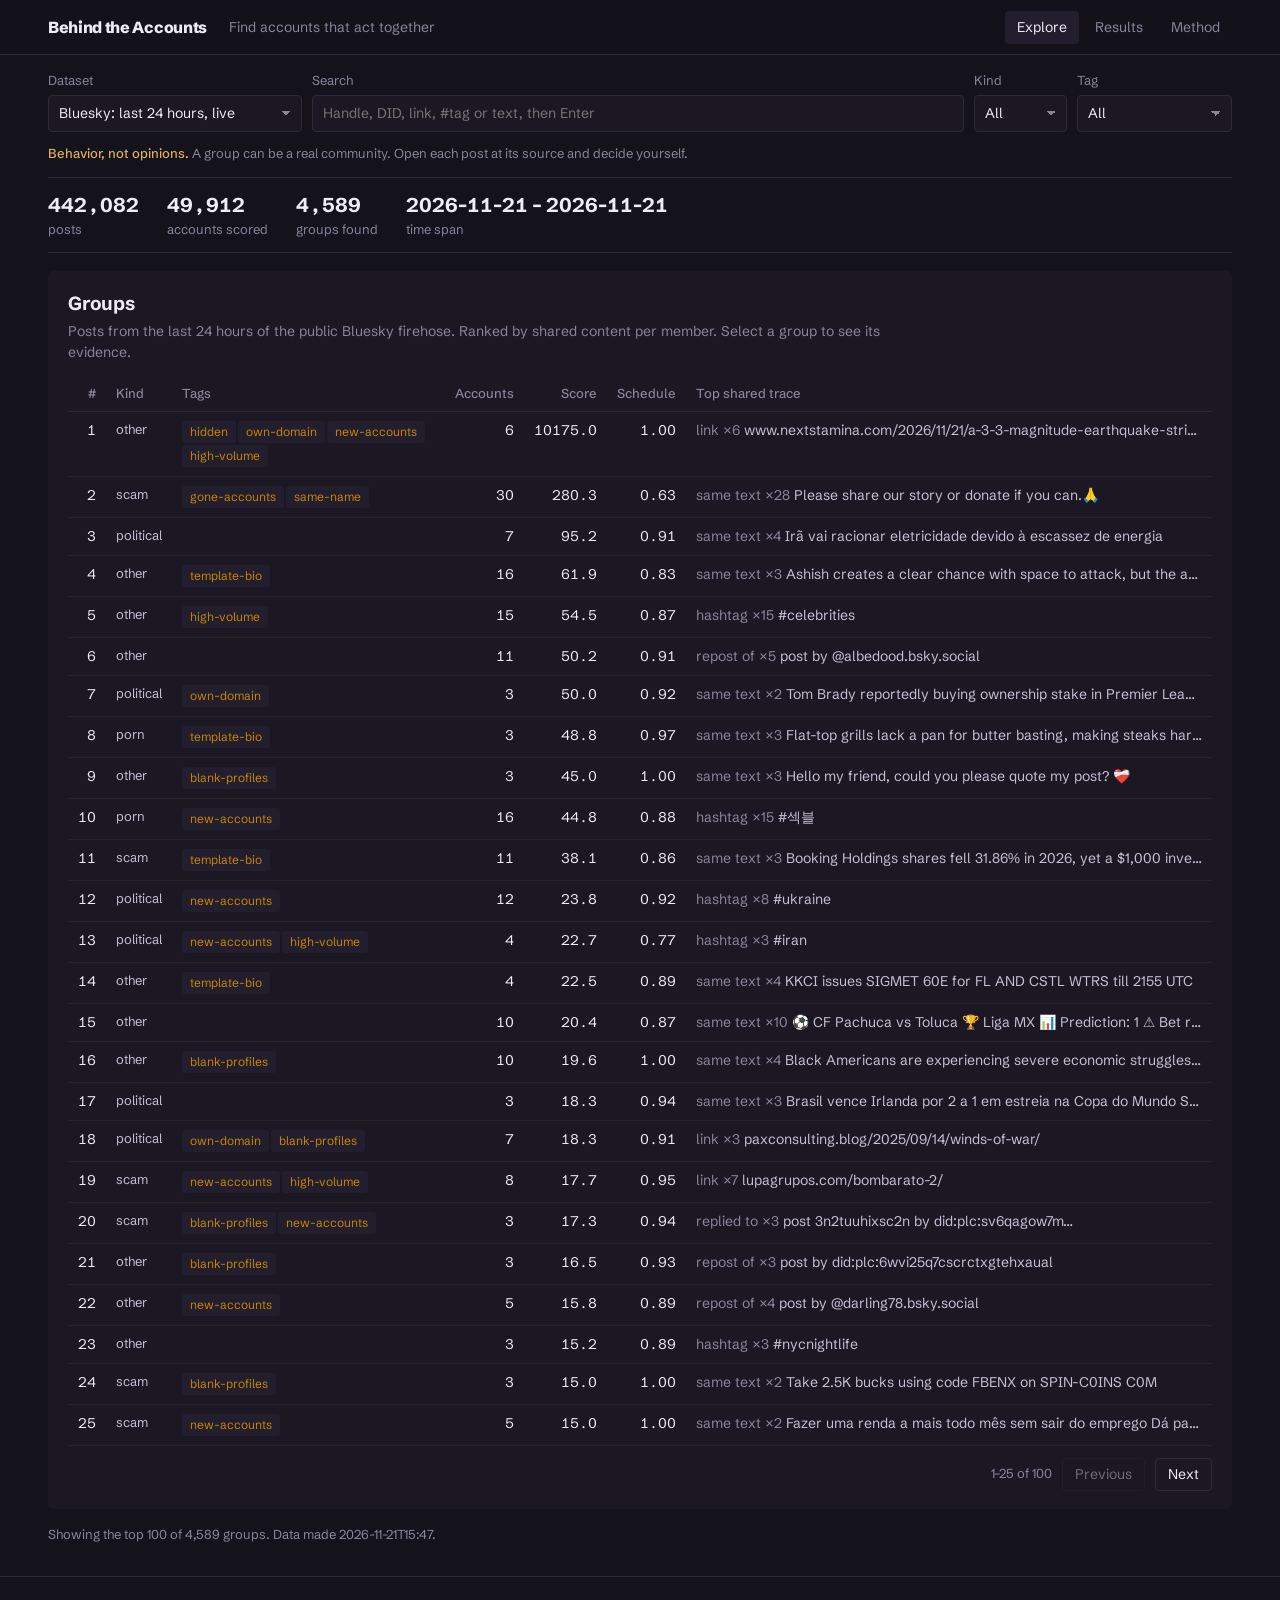
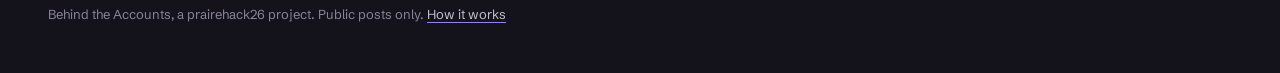
==== docs/index.html @ a4325c72 "Clean up the site into Explore, Results and Method pages Modeled on tools like OSoMe's Coordiscope a" ====
<!doctype html>
<html lang="en">
<head>
<meta charset="utf-8">
<meta name="viewport" content="width=device-width, initial-scale=1">
<meta name="referrer" content="no-referrer">
<title>Explore groups · Behind the Accounts</title>
<meta name="description" content="Groups of accounts that act together, with the evidence for each group and a link to every post.">
<link rel="preconnect" href="https://fonts.googleapis.com"><link rel="preconnect" href="https://fonts.gstatic.com" crossorigin>
<link rel="stylesheet" href="https://fonts.googleapis.com/css2?family=Schibsted+Grotesk:wght@400;500;700;800&display=swap">
<style>
:root { color-scheme: dark; --bg: #14121a; --panel: #1b1824; --panel-2: #221e2d; --rule: #2e2a3a; --grid: #26222f;
  --text-primary: #efecf6; --text-secondary: #c4bfd4; --text-muted: #8a849c;
  --series-1: #9085e9; --series-2: #c98500; --series-3: #199e70; --other: #6e6880; --surface-1: #1b1824; --line: #2e2a3a;
  --font: "Schibsted Grotesk", ui-sans-serif, system-ui, sans-serif; }
* { box-sizing: border-box; }
body { margin: 0; background: var(--bg); color: var(--text-primary); font-family: var(--font); line-height: 1.5; font-size: 15px; -webkit-font-smoothing: antialiased; }
a { color: var(--text-primary); text-underline-offset: 3px; text-decoration-color: var(--series-1); }
.wrap { max-width: 1240px; margin: 0 auto; padding: 0 28px; }
:focus-visible { outline: 2px solid var(--series-1); outline-offset: 2px; }
p { color: var(--text-secondary); }
b, strong { color: var(--text-primary); font-weight: 700; }
h1 { font-size: 30px; line-height: 1.1; letter-spacing: -.03em; font-weight: 800; margin: 0 0 8px; word-break: break-word; }
h2 { font-size: 19px; letter-spacing: -.01em; font-weight: 700; margin: 0 0 4px; }
h3 { font-size: 16px; font-weight: 700; margin: 0 0 4px; }
.muted { color: var(--text-muted); }
code { font-family: ui-monospace, SFMono-Regular, Menlo, monospace; font-size: .86em; background: var(--panel-2); padding: 2px 6px; border-radius: 3px; color: var(--text-primary); }

/* header, the same on every page */
header.bar { position: sticky; top: 0; z-index: 20; background: rgba(20,18,26,.95); border-bottom: 1px solid var(--rule); }
header.bar .wrap { display: flex; align-items: center; gap: 22px; height: 54px; }
.brand { font-weight: 800; letter-spacing: -.02em; text-decoration: none; font-size: 16px; white-space: nowrap; }
.tagline { color: var(--text-muted); font-size: 14px; white-space: nowrap; }
header nav { display: flex; gap: 4px; margin-left: auto; }
header nav a { color: var(--text-muted); text-decoration: none; font-size: 14px; padding: 6px 12px; border-radius: 4px; }
header nav a:hover { color: var(--text-primary); background: var(--panel); }
header nav a.on { color: var(--text-primary); background: var(--panel-2); }
@media (max-width: 760px) { .tagline { display: none; } header nav { margin-left: 0; } }

/* controls */
select, input, button { background: var(--panel); color: var(--text-primary); border: 1px solid var(--rule); border-radius: 4px; padding: 7px 10px; font: inherit; font-size: 14px; }
select { padding-right: 30px; cursor: pointer; appearance: none; max-width: 100%;
  background-image: linear-gradient(45deg, transparent 50%, var(--text-muted) 50%), linear-gradient(135deg, var(--text-muted) 50%, transparent 50%);
  background-position: calc(100% - 15px) 52%, calc(100% - 10px) 52%; background-size: 5px 5px; background-repeat: no-repeat; }
button { cursor: pointer; } button:hover { border-color: var(--text-muted); }
.controls { display: flex; gap: 10px; align-items: flex-end; flex-wrap: wrap; padding: 16px 0 12px; }
.controls label { display: flex; flex-direction: column; gap: 4px; font-size: 13px; color: var(--text-muted); }
.controls .grow { flex: 1; min-width: 200px; }
.controls .grow input { width: 100%; }
.notice { font-size: 13px; color: var(--text-muted); padding: 0 0 14px; }
.notice b { color: #e0b25c; font-weight: 500; }

/* summary numbers */
.summary { display: flex; flex-wrap: wrap; gap: 8px 28px; padding: 12px 0; border-top: 1px solid var(--rule); border-bottom: 1px solid var(--rule); margin-bottom: 18px; }
.summary div { font-size: 13px; color: var(--text-muted); }
.summary b { display: block; font-size: 20px; font-weight: 700; color: var(--text-primary); font-variant-numeric: tabular-nums; white-space: nowrap; }

/* panels */
.panel { background: var(--panel); border-radius: 6px; padding: 18px 20px; margin-bottom: 16px; }
.panel > p.sub { font-size: 14px; color: var(--text-muted); margin: 0 0 14px; }
.grid2 { display: grid; grid-template-columns: minmax(0, 1fr) minmax(0, 1fr); gap: 16px; }
@media (max-width: 900px) { .grid2 { grid-template-columns: 1fr; } }
.pill { display: inline-block; font-size: 12px; padding: 2px 8px; border-radius: 3px; background: var(--panel-2); color: var(--text-muted); white-space: nowrap; text-decoration: none; margin: 1px 2px 1px 0; }
a.pill:hover { color: var(--text-primary); }
.pill.bad { color: var(--series-2); } .pill.ok { color: #3fc296; }

/* tables */
table { width: 100%; border-collapse: collapse; font-size: 14px; }
th { text-align: left; color: var(--text-muted); font-weight: 500; padding: 7px 10px; border-bottom: 1px solid var(--rule); font-size: 13px; white-space: nowrap; }
td { padding: 8px 10px; border-bottom: 1px solid var(--grid); color: var(--text-secondary); vertical-align: top; }
td.n, th.n { text-align: right; font-variant-numeric: tabular-nums; white-space: nowrap; }
td.n { color: var(--text-primary); }
.scroll { overflow-x: auto; }
footer { padding: 28px 0 48px; font-size: 13px; color: var(--text-muted); border-top: 1px solid var(--rule); margin-top: 32px; }
footer a { color: var(--text-secondary); }
#tip { position: fixed; pointer-events: none; background: var(--panel-2); border: 1px solid var(--rule); color: var(--text-primary);
  padding: 7px 10px; border-radius: 4px; font-size: 13px; line-height: 1.4; opacity: 0; transition: opacity .1s; z-index: 50; max-width: 320px; }
#tip .m { color: var(--text-muted); }

/* explore page */
.crumb { font-size: 14px; color: var(--text-muted); margin: 18px 0 10px; }
.crumb a { color: var(--text-muted); }
.ghead { display: flex; gap: 20px; align-items: flex-start; justify-content: space-between; flex-wrap: wrap; margin-bottom: 14px; }
.ghead p { margin: 4px 0 0; max-width: 62em; }
.exports { display: flex; gap: 6px; align-items: center; flex-wrap: wrap; font-size: 13px; color: var(--text-muted); }
.exports button { padding: 5px 10px; font-size: 13px; }
tr.click { cursor: pointer; } tr.click:hover td { background: var(--panel); }
td.trace { max-width: 0; width: 46%; }
td.trace div { white-space: nowrap; overflow: hidden; text-overflow: ellipsis; }
.kind { font-size: 13px; color: var(--text-secondary); }
.pager { display: flex; gap: 10px; align-items: center; justify-content: flex-end; padding: 12px 0 0; font-size: 13px; color: var(--text-muted); }
.pager button { padding: 5px 12px; }
.pager button[disabled] { opacity: .4; cursor: default; }
.mono { font-family: ui-monospace, SFMono-Regular, Menlo, monospace; font-size: 12px; word-break: break-all; }
.key { border-top: 1px solid var(--rule); padding: 12px 0; }
.key:first-child { border-top: 0; padding-top: 0; }
.key .txt { color: var(--text-primary); white-space: pre-wrap; word-break: break-word; margin-top: 4px; }
.posts { margin: 6px 0 0; font-size: 13px; border-left: 2px solid var(--rule); padding-left: 12px; }
.posts div { padding: 3px 0; color: var(--text-secondary); word-break: break-word; }
details summary { cursor: pointer; color: var(--text-muted); font-size: 13px; margin-top: 4px; }
.row { display: flex; gap: 8px; flex-wrap: wrap; align-items: center; }
.net { position: relative; height: 420px; }
.net svg { width: 100%; height: 100%; display: block; }
.netinfo { position: absolute; left: 10px; bottom: 10px; background: var(--panel-2); border-radius: 4px; padding: 8px 12px; font-size: 13px; color: var(--text-muted); }
.netinfo b { font-size: 13px; }
.legend { display: flex; gap: 14px; flex-wrap: wrap; font-size: 13px; color: var(--text-secondary); }
.legend i { display: inline-block; width: 10px; height: 10px; border-radius: 50%; margin-right: 6px; }
.heat { display: grid; grid-template-columns: 32px repeat(24, 1fr); gap: 2px; font-size: 11px; color: var(--text-muted); }
.heat div { height: 16px; border-radius: 2px; }
.heat .l { background: none; height: auto; line-height: 16px; }
svg text { fill: var(--text-muted); font-size: 11px; font-family: var(--font); }
.hits a { display: block; padding: 8px 0; border-bottom: 1px solid var(--rule); text-decoration: none; }
.hits a:hover { color: var(--series-1); }
</style>
</head>
<body>
<header class="bar"><div class="wrap">
  <a class="brand" href="index.html">Behind the Accounts</a><span class="tagline">Find accounts that act together</span>
  <nav><a class="on" href="index.html">Explore</a><a class="proj" href="results.html">Results</a><a class="proj" href="method.html">Method</a></nav>
</div></header>
<div class="wrap">
  <div class="controls">
    <label>Dataset <select id="ds" aria-label="Dataset"></select></label>
    <label class="grow">Search <input id="q" type="search" placeholder="Handle, DID, link, #tag or text, then Enter"></label>
    <span id="filters" style="display:contents"></span>
  </div>
  <div class="notice"><b>Behavior, not opinions.</b> A group can be a real community. Open each post at its source and decide yourself.</div>
</div>
<main class="wrap" id="app"><p class="muted">Loading…</p></main>
<footer><div class="wrap">Behind the Accounts, a prairehack26 project. Public posts only. <a class="proj" href="method.html">How it works</a></div></footer>
<div id="tip"></div>
<script>
'use strict';
const $ = id => document.getElementById(id);
const esc = s => String(s ?? '').replace(/[&<>"']/g, c => ({ '&': '&amp;', '<': '&lt;', '>': '&gt;', '"': '&quot;', "'": '&#39;' }[c]));
const ext = (url, text) => url ? `<a href="${esc(url)}" target="_blank" rel="noopener noreferrer">${text}</a>` : text;
const day = t => new Date(t * 1000).toISOString().slice(0, 10);
const when = t => new Date(t * 1000).toISOString().slice(0, 16).replace('T', ' ') + ' UTC';
const num = n => (n ?? 0).toLocaleString('en-US');
const enc = encodeURIComponent;
let D = null, name = null, U = {}, K = {}, page = 0;   // dataset, its name, account index, key index, list page
const PER_PAGE = 25;

// ---------- links to the source platform ----------
function postUrl(id, user) {
  if (D.platform === 'bluesky') {
    const m = /^at:\/\/([^/]+)\/([^/]+)\/([^/]+)$/.exec(id || '');
    if (!m) return null;
    return m[2] === 'app.bsky.feed.post' ? `https://bsky.app/profile/${m[1]}/post/${m[3]}` : `https://bsky.app/profile/${m[1]}`;
  }
  if (D.platform === 'x') return `https://x.com/${enc(user)}/status/${enc(id)}`;
  return null;
}
function profileUrl(u) {
  if (D.platform === 'bluesky') return `https://bsky.app/profile/${u}`;
  if (D.platform === 'x') return `https://x.com/${enc(u)}`;
  return null;
}
const archive = url => url ? `https://web.archive.org/web/*/${url}` : null;
const who = u => { const m = U[u]?.m; return m?.handle ? '@' + m.handle : (D.platform === 'x' ? '@' + u : u.slice(0, 18) + (u.length > 18 ? '…' : '')); };

// A key is what members share: kind + value. Returns {label, url, text} for display.
function keyInfo(k) {
  if (k.kind === 'dup') return { label: 'same text', url: null, text: k.sample || k.key };
  if (k.kind === 'tgt') {
    const m = /:(at:\/\/.+)$/.exec(k.key), url = m ? postUrl(m[1]) : null;
    return { label: 'replied to', url, text: m ? 'post ' + m[1].split('/').pop() + ' by ' + who(m[1].slice(5).split('/')[0]) : k.key };
  }
  const v = k.key;
  if (v.startsWith('url:')) return { label: 'link', url: 'https://' + v.slice(4), text: v.slice(4) };
  if (v.startsWith('rt:')) {
    const at = v.slice(3), did = at.slice(5).split('/')[0];
    return { label: 'repost of', url: postUrl(at), text: 'post by ' + (U[did] ? who(did) : did) };
  }
  if (v.startsWith('#')) return { label: 'hashtag', url: D.platform === 'bluesky' ? `https://bsky.app/hashtag/${enc(v.slice(1))}`
    : D.platform === 'x' ? `https://x.com/hashtag/${enc(v.slice(1))}` : null, text: v };
  if (v.startsWith('@')) return { label: 'mention', url: profileUrl(v.slice(1)), text: v.startsWith('@did:') ? who(v.slice(1)) : v };
  return { label: k.kind, url: null, text: v };
}
const keyHref = k => `#/${enc(name)}/k/${k.kind}/${enc(k.key)}`;

// ---------- data loading ----------
// script tags, not fetch, so the page also works from file://; ?time skips the browser cache (monitor.py rewrites the files)
function script(file) {
  return new Promise((ok, fail) => {
    const s = document.createElement('script');
    s.src = file + '?' + Date.now(); s.onload = ok; s.onerror = () => fail(file);
    document.head.appendChild(s);
  });
}
async function load(n) { if (!window.SITE?.[n]) await script(enc(n) + '.js'); return window.SITE[n]; }
function index() {
  U = {}; K = {};
  for (const g of D.groups) {
    for (const m of g.members) U[m.id] = { m, g };
    for (const k of g.keys) (K[k.kind + '\u0000' + k.key] ||= []).push({ g, k });
  }
}

// ---------- layout helpers ----------
const NAMES = { bluesky: 'Bluesky: last 24 hours, live', iowa: 'Bluesky: Iowa election accounts', x: 'X: Russian IRA trolls' };
const ABOUT = { bluesky: 'Posts from the last 24 hours of the public Bluesky firehose.',
  iowa: 'Bluesky accounts around the Iowa election, Oct 27 – Nov 10 2026.', x: 'Russian Internet Research Agency troll accounts on X, 2012–2018 (FiveThirtyEight).' };
const panel = (title, sub, body) => `<section class="panel"><h2>${title}</h2>${sub ? `<p class="sub">${sub}</p>` : ''}${body}</section>`;
const crumb = (...links) => `<p class="crumb"><a href="#/${enc(name)}">All groups</a>${links.map(l => ' / ' + l).join('')}</p>`;
const summary = items => `<div class="summary">${items.map(([v, l]) => `<div><b>${v}</b>${l}</div>`).join('')}</div>`;
const tagPills = t => t.map(x => `<span class="pill ${['likely-community', 'disclosed'].includes(x) ? 'ok' : 'bad'}">${esc(x)}</span>`).join('');
const setFilters = html => $('filters').innerHTML = html;

// ---------- views ----------
function viewList() {
  const kinds = [...new Set(D.groups.map(g => g.kind).filter(Boolean))];
  const tags = [...new Set(D.groups.flatMap(g => g.tags))];
  const sel = (id, label, vals) => vals.length ? `<label>${label} <select id="${id}"><option value="">All</option>${vals.map(v => `<option>${esc(v)}</option>`).join('')}</select></label>` : '';
  setFilters(sel('fk', 'Kind', kinds) + sel('ft', 'Tag', tags));
  $('app').innerHTML = `${summary([[num(D.posts), 'posts'], [num(D.active_users), 'accounts scored'], [num(D.n_groups), 'groups found'],
      [`${day(D.start)} – ${day(D.end)}`, 'time span']])}
    <section class="panel"><div class="ghead"><div><h2>Groups</h2><p class="muted" style="font-size:14px;margin:0">${esc(ABOUT[name] || '')} Ranked by shared content per member. Select a group to see its evidence.</p></div></div>
      <div class="scroll"><table><thead><tr><th class="n">#</th><th>Kind</th>${tags.length ? '<th>Tags</th>' : ''}<th class="n">Accounts</th><th class="n">Score</th><th class="n">Schedule</th><th>Top shared trace</th></tr></thead><tbody id="rows"></tbody></table></div>
      <div class="pager" id="pager"></div></section>
    <p class="muted" style="font-size:13px">Showing the top ${D.groups.length} of ${num(D.n_groups)} groups. Data made ${esc(D.generated)}.</p>`;
  const draw = () => {
    const fk = $('fk')?.value, ft = $('ft')?.value;
    const rows = D.groups.filter(g => (!fk || g.kind === fk) && (!ft || g.tags.includes(ft)));
    const pages = Math.max(1, Math.ceil(rows.length / PER_PAGE)); page = Math.min(page, pages - 1);
    $('rows').innerHTML = rows.slice(page * PER_PAGE, (page + 1) * PER_PAGE).map(g => { const k = g.keys[0], i = k && keyInfo(k);
      return `<tr class="click" data-g="${g.g}" tabindex="0"><td class="n">${g.g}</td><td class="kind">${esc(g.kind || '')}</td>${tags.length ? `<td>${tagPills(g.tags)}</td>` : ''}
      <td class="n">${g.size}</td><td class="n">${g.score.toFixed(1)}</td><td class="n">${g.sched_sim.toFixed(2)}</td>
      <td class="trace">${i ? `<div title="${esc(i.text.slice(0, 300))}"><span class="muted">${esc(i.label)} ×${k.users}</span> ${esc(i.text.slice(0, 160))}</div>` : ''}</td></tr>`; }).join('')
      || '<tr><td colspan="7" class="muted">No groups match these filters.</td></tr>';
    $('pager').innerHTML = `<span>${rows.length ? page * PER_PAGE + 1 : 0}–${Math.min(rows.length, (page + 1) * PER_PAGE)} of ${rows.length}</span>
      <button id="prev" ${page ? '' : 'disabled'}>Previous</button><button id="next" ${page < pages - 1 ? '' : 'disabled'}>Next</button>`;
    $('prev').onclick = () => { page--; draw(); }; $('next').onclick = () => { page++; draw(); };
  };
  for (const id of ['fk', 'ft']) $(id)?.addEventListener('change', () => { page = 0; draw(); });
  const open = tr => { if (tr) location.hash = `#/${enc(name)}/g/${tr.dataset.g}`; };
  $('rows').addEventListener('click', e => open(e.target.closest('tr[data-g]')));
  $('rows').addEventListener('keydown', e => { if (e.key === 'Enter') open(e.target.closest('tr[data-g]')); });
  draw();
}

function viewGroup(n) {
  setFilters('');
  const g = D.groups.find(x => x.g === +n);
  if (!g) return $('app').innerHTML = `${crumb()}<p class="muted">No such group.</p>`;
  const shares = Object.entries(g.kind_shares || {}).map(([k, v]) => `${k} ${Math.round(v * 100)}%`).join(', ');
  $('app').innerHTML = `${crumb(`Group ${g.g}`)}
    <div class="ghead"><div><h1>Group ${g.g}</h1><p>${esc(g.why)}</p>
      <div class="row" style="margin-top:8px">${g.kind ? `<span class="pill">${esc(g.kind)}</span>` : ''}${tagPills(g.tags)}${shares ? `<span class="pill" title="Share of sampled posts closest to each topic">topic: ${esc(shares)}</span>` : ''}</div></div>
      <div class="exports">Export <button data-x="members">Members CSV</button><button data-x="evidence">Evidence CSV</button><button data-x="graphml">GraphML</button><button data-x="json">JSON</button></div></div>
    ${summary([[g.size, 'accounts'], [g.score.toFixed(1), 'score'], [g.sched_sim.toFixed(2), 'schedule match'], [g.keys.length, 'shared traces']])}
    ${panel('Network', 'Accounts linked by the traces they share. Thicker lines share more. Hover an account, click to open it.', `<div class="legend" id="netlegend"></div><div class="net" id="net"></div>`)}
    ${panel('Evidence', 'Traces shared by 2 or more members, most shared first. "In all data" counts every scored account that used the trace.',
      `<div id="keys">${g.keys.slice(0, 10).map(keyBlock).join('')}</div>${more('morekeys', Math.min(g.keys.length, 60) - 10, 'traces')}${g.keys.length > 60 ? `<p class="muted" style="font-size:13px">${g.keys.length - 60} more traces are in the JSON export.</p>` : ''}`)}
    <div class="grid2">
      ${panel('Timeline', 'One row per account, one dot per post. Amber posts share a trace with another member.', '<div id="tl"></div>')}
      ${panel('Weekly schedule', 'Posts by weekday and hour (UTC; X data: hours as stored). Real people have quiet hours.', '<div id="heat"></div><p id="tz" style="font-size:13px;margin:10px 0 0"></p>')}
    </div>
    ${panel('Strongest links', 'Account pairs with the most shared traces, weighted so rare traces count more.', `<div class="scroll">${pairTable(g.edges.slice(0, 15))}</div>`)}
    ${panel('Members', 'Public account facts. "Gone" accounts were deleted, deactivated or taken down.', `<div class="scroll" id="members">${memberTable(g, 25)}</div>${more('moremembers', g.members.length - 25, 'members')}`)}`;
  $('morekeys')?.addEventListener('click', e => { $('keys').innerHTML = g.keys.slice(0, 60).map(keyBlock).join(''); e.target.remove(); });
  $('moremembers')?.addEventListener('click', e => { $('members').innerHTML = memberTable(g); e.target.remove(); });
  document.querySelectorAll('[data-x]').forEach(b => b.onclick = () => exportGroup(g, b.dataset.x));
  network(g);
  $('tl').innerHTML = timeline(g);
  heat(g.schedule);
}

// ---------- network canvas (force layout, like Coordiscope) ----------
function network(g) {
  const el = $('net'), W = Math.max(300, el.clientWidth), H = el.clientHeight;
  const ids = g.members.map(m => m.id), at = new Map(ids.map((id, i) => [id, i]));
  // keep each account's strongest links (not just the strongest overall), so the picture shows structure, not one blob
  const kept = new Array(ids.length).fill(0), edges = [];
  for (const e of [...g.edges].sort((a, b) => b.w - a.w)) {
    if (!at.has(e.u) || !at.has(e.v)) continue;
    const s = at.get(e.u), t = at.get(e.v);
    if ((kept[s] < 3 || kept[t] < 3) && edges.length < 500) { edges.push({ s, t, w: e.w }); kept[s]++; kept[t]++; }
  }
  const n = ids.length, maxW = Math.max(...edges.map(e => e.w), 1e-9);
  const truth = m => m.category ?? (m.label === true ? 'Labeled propaganda' : m.label === false ? 'Not labeled' : null);
  const cats = {}; g.members.forEach(m => { const c = truth(m); if (c) cats[c] = (cats[c] || 0) + 1; });
  const top = Object.keys(cats).sort((a, b) => cats[b] - cats[a]).slice(0, 3), pal = ['var(--series-1)', 'var(--series-2)', 'var(--series-3)'];
  const color = m => { const c = truth(m); return c == null ? 'var(--series-1)' : top.includes(c) ? pal[top.indexOf(c)] : 'var(--other)'; };
  $('netlegend').innerHTML = top.length ? top.map((c, i) => `<span><i style="background:${pal[i]}"></i>${esc(c)}</span>`).join('') +
    (Object.keys(cats).length > 3 ? '<span><i style="background:var(--other)"></i>Other</span>' : '') : '';
  let seed = 7; const rnd = () => (seed = (seed * 16807) % 2147483647) / 2147483647;
  const P = ids.map(() => ({ x: W / 2 + (rnd() - .5) * W * .6, y: H / 2 + (rnd() - .5) * H * .6 }));
  const k = Math.sqrt(W * H / Math.max(n, 1)) * .55, iters = n > 150 ? 150 : 300;
  for (let it = 0; it < iters; it++) { const cool = 1 - it / iters, F = P.map(() => [0, 0]);
    for (let i = 0; i < n; i++) for (let j = i + 1; j < n; j++) { const dx = P[i].x - P[j].x, dy = P[i].y - P[j].y, f = k * k / (dx * dx + dy * dy + .01) * .05;
      F[i][0] += dx * f; F[i][1] += dy * f; F[j][0] -= dx * f; F[j][1] -= dy * f; }
    for (const e of edges) { const a = P[e.s], b = P[e.t], dx = b.x - a.x, dy = b.y - a.y, d = Math.hypot(dx, dy) + .01, f = (d - k) / d * .02 * (.4 + .6 * e.w / maxW);
      F[e.s][0] += dx * f; F[e.s][1] += dy * f; F[e.t][0] -= dx * f; F[e.t][1] -= dy * f; }
    P.forEach((p, i) => { F[i][0] += (W / 2 - p.x) * .004; F[i][1] += (H / 2 - p.y) * .004;
      p.x += Math.max(-20, Math.min(20, F[i][0])) * cool; p.y += Math.max(-20, Math.min(20, F[i][1])) * cool; }); }
  const xs = P.map(p => p.x), ys = P.map(p => p.y), pad = 20, a0 = Math.min(...xs), a1 = Math.max(...xs), b0 = Math.min(...ys), b1 = Math.max(...ys);
  const sc = Math.min((W - 2 * pad) / ((a1 - a0) || 1), (H - 2 * pad) / ((b1 - b0) || 1));
  P.forEach(p => { p.x = W / 2 + (p.x - (a0 + a1) / 2) * sc; p.y = H / 2 + (p.y - (b0 + b1) / 2) * sc; });
  const deg = new Array(n).fill(0); edges.forEach(e => { deg[e.s]++; deg[e.t]++; });
  let s = edges.map(e => `<line x1="${P[e.s].x.toFixed(1)}" y1="${P[e.s].y.toFixed(1)}" x2="${P[e.t].x.toFixed(1)}" y2="${P[e.t].y.toFixed(1)}" stroke="var(--text-muted)" stroke-opacity="${(.1 + .45 * e.w / maxW).toFixed(2)}" stroke-width="${(1 + 1.5 * e.w / maxW).toFixed(1)}"/>`).join('');
  s += g.members.map((m, i) => `<a href="#/${enc(name)}/u/${enc(m.id)}"><circle data-tip="${esc(`<b>${esc(who(m.id))}</b><br>${deg[i]} links · ${m.posts} posts here` + (truth(m) ? `<br><span class="m">${esc(truth(m))}</span>` : ''))}" cx="${P[i].x.toFixed(1)}" cy="${P[i].y.toFixed(1)}" r="${(4 + Math.min(7, Math.sqrt(deg[i]))).toFixed(1)}" fill="${color(m)}" stroke="var(--panel)" stroke-width="1.5"/></a>`).join('');
  el.innerHTML = `<svg viewBox="0 0 ${W} ${H}" role="img" aria-label="Network of group ${g.g}">${s}</svg>
    <div class="netinfo"><b>${n}</b> accounts · <b>${edges.length}</b> strongest links shown</div>`;
}

function keyBlock(k) {
  const i = keyInfo(k), others = (K[k.kind + '\u0000' + k.key] || []).length - 1;
  return `<div class="key"><div class="row"><b>${esc(i.label)}</b><span class="pill">${k.users} members</span>
      <span class="pill">${k.fan} in all data</span>${others > 0 ? `<a class="pill" href="${keyHref(k)}">also in ${others} other group${others > 1 ? 's' : ''}</a>` : `<a class="pill" href="${keyHref(k)}">pivot</a>`}
      <span class="muted" style="font-size:13px">${when(k.t0)} → ${when(k.t1)}</span></div>
    <div class="txt">${ext(i.url, esc(i.text.slice(0, 400)))}</div>
    ${k.posts ? `<details><summary>${k.posts.length} posts</summary><div class="posts">${k.posts.map(postLine).join('')}</div></details>` : ''}</div>`;
}
function postLine(p) {
  const url = postUrl(p.id, p.u);
  return `<div><a href="#/${enc(name)}/u/${enc(p.u)}">${esc(who(p.u))}</a> <span class="muted">${when(p.ts)}</span>
    ${url ? ext(url, 'open') + ' · ' + ext(archive(url), 'archive') : `<span class="mono">${esc(p.id)}</span>`}
    ${p.text ? `<br><span>${esc(p.text.slice(0, 240))}</span>` : ''}</div>`;
}
function pairTable(edges, self) {
  if (!edges.length) return '<p class="muted">None.</p>';
  const acc = u => `<td><a href="#/${enc(name)}/u/${enc(u)}">${esc(who(u))}</a></td>`;
  return `<table><tr>${self ? '<th>Partner</th>' : '<th>Account</th><th>Account</th>'}<th class="n">Text</th><th class="n">Items</th><th class="n">Replies</th><th class="n">60 s</th><th class="n">Schedule</th></tr>${edges.map(e => `
    <tr>${self ? acc(e.u === self ? e.v : e.u) : acc(e.u) + acc(e.v)}
    <td class="n">${e.dup.toFixed(1)}</td><td class="n">${e.item.toFixed(1)}</td><td class="n">${e.tgt.toFixed(1)}</td><td class="n">${e.fast.toFixed(1)}</td><td class="n">${e.sched.toFixed(2)}</td></tr>`).join('')}</table>`;
}
const more = (id, n, what) => n > 0 ? `<button id="${id}" style="margin-top:10px">Show ${n} more ${what}</button>` : '';
function memberTable(g, limit = Infinity) {
  const bs = D.platform === 'bluesky', truth = g.members.some(m => 'label' in m || 'category' in m);
  return `<table><tr><th>Account</th>${bs ? '<th>Name / bio</th><th>Created</th><th class="n">Followers</th><th class="n">Posts (all)</th>' : ''}
    <th class="n">Posts here</th><th>First → last here</th>${truth ? '<th>Known</th>' : ''}<th></th></tr>${g.members.slice(0, limit).map(m => `
    <tr><td><a href="#/${enc(name)}/u/${enc(m.id)}">${esc(who(m.id))}</a>${bs ? `<br><span class="mono muted">${esc(m.id)}</span>` : ''}</td>
    ${bs ? (m.gone ? '<td colspan="4"><span class="pill bad">gone from public API</span></td>' :
      `<td><b>${esc(m.name)}</b><br><span class="muted">${esc((m.bio || '').slice(0, 120))}</span></td><td>${esc(m.created)}</td><td class="n">${num(m.followers)}</td><td class="n">${num(m.total_posts)}</td>`) : ''}
    <td class="n">${m.posts}</td><td class="muted">${day(m.first)} → ${day(m.last)}</td>
    ${truth ? `<td>${esc(m.category ?? (m.label === true ? 'labeled' : m.label === false ? '-' : ''))}</td>` : ''}
    <td>${ext(profileUrl(m.id), 'profile')}</td></tr>`).join('')}</table>`;
}

function timeline(g) {
  if (!g.timeline.length) return '<p class="muted">No posts.</p>';
  const first = {};
  for (const [u, t, s] of g.timeline) if (s && (first[u] === undefined || t < first[u])) first[u] = t;
  const rows = [...new Set(g.timeline.map(x => x[0]))].sort((a, b) => (first[a] ?? 9e12) - (first[b] ?? 9e12));
  const shown = rows.slice(0, 60), y = Object.fromEntries(shown.map((u, i) => [u, i]));
  const ts = g.timeline.map(x => x[1]), t0 = Math.min(...ts), t1 = Math.max(...ts), W = 600, L = 4, R = 4, rh = 6;
  const H = shown.length * rh + 24, X = t => L + (t - t0) / Math.max(t1 - t0, 1) * (W - L - R);
  const dots = g.timeline.filter(x => x[0] in y).sort((a, b) => a[2] - b[2]).map(([u, t, s]) =>
    `<circle cx="${X(t).toFixed(1)}" cy="${y[u] * rh + 4}" r="${s ? 2.2 : 1.5}" fill="${s ? 'var(--series-2)' : 'var(--other)'}"><title>${esc(who(g.members[u].id))} ${when(t)}</title></circle>`).join('');
  const ticks = [0, .5, 1].map(f => { const t = t0 + f * (t1 - t0), x = X(t);
    return `<line x1="${x}" x2="${x}" y1="0" y2="${H - 18}" stroke="var(--grid)"/><text x="${x}" y="${H - 4}" text-anchor="${f === 0 ? 'start' : f === 1 ? 'end' : 'middle'}">${when(t).slice(0, 16)}</text>`; }).join('');
  return `<svg viewBox="0 0 ${W} ${H}" width="100%" style="display:block">${ticks}${dots}</svg>` +
    (rows.length > shown.length ? `<p class="muted" style="font-size:13px">First ${shown.length} of ${rows.length} accounts shown.</p>` : '');
}

function heat(h) {
  const max = Math.max(...h, 1), days = ['Mon', 'Tue', 'Wed', 'Thu', 'Fri', 'Sat', 'Sun'];
  let s = '<div class="l"></div>' + Array.from({ length: 24 }, (_, i) => `<div class="l">${i % 6 ? '' : i}</div>`).join('');
  days.forEach((d, di) => { s += `<div class="l">${d}</div>`; for (let i = 0; i < 24; i++) { const v = h[di * 24 + i];
    s += `<div title="${d} ${i}:00 UTC: ${v} posts" style="background:rgba(144,133,233,${v ? .12 + .88 * v / max : 0.05})"></div>`; } });
  $('heat').innerHTML = `<div class="heat">${s}</div>`;
  // quietest 6 hours of the day; if that is night (01–07 local), local time = UTC + (4 - centre)
  const byHour = Array.from({ length: 24 }, (_, i) => days.reduce((a, _, d) => a + h[d * 24 + i], 0));
  if (D.end - D.start < 3 * 86400) return $('tz').textContent = 'The data covers less than 3 days, so quiet hours do not show a time zone.';
  if (byHour.reduce((a, b) => a + b, 0) < 50) return $('tz').textContent = 'Too few posts to guess a time zone.';
  let best = 0, bv = Infinity;
  for (let i = 0; i < 24; i++) { const v = [0, 1, 2, 3, 4, 5].reduce((a, j) => a + byHour[(i + j) % 24], 0); if (v < bv) { bv = v; best = i; } }
  let off = ((4 - (best + 3)) % 24 + 24) % 24; if (off > 12) off -= 24;
  const pad = x => String(x).padStart(2, '0');
  $('tz').textContent = `Quietest 6 hours: ${pad(best)}:00–${pad((best + 6) % 24)}:00 UTC. If that is night, the accounts keep the hours of about UTC${off >= 0 ? '+' : '−'}${Math.abs(off)}. A hint, not proof.`;
}

function viewUser(id) {
  setFilters('');
  const e = U[id];
  if (!e) return $('app').innerHTML = `${crumb()}<p class="muted">${esc(id)} is not in a shown group.</p>`;
  const { m, g } = e, partners = g.edges.filter(x => x.u === id || x.v === id).slice(0, 20);
  const posts = g.keys.flatMap(k => (k.posts || []).filter(p => p.u === id).map(p => ({ p, k })));
  $('app').innerHTML = `${crumb(`<a href="#/${enc(name)}/g/${g.g}">Group ${g.g}</a>`, esc(who(id)))}
    <div class="ghead"><div><h1>${esc(who(id))}</h1>${D.platform === 'bluesky' ? `<p class="mono muted">${esc(id)}</p>` : ''}
      ${m.gone ? '<p><span class="pill bad">gone from public API</span></p>' : m.name || m.bio ? `<p><b>${esc(m.name)}</b> ${esc(m.bio)}</p>` : ''}</div>
      <div class="exports">${profileUrl(id) ? `${ext(profileUrl(id), 'Open profile')} · ${ext(archive(profileUrl(id)), 'Archive')}` : ''}
      ${D.platform === 'bluesky' ? ' · ' + ext(`https://plc.directory/${id}/log/audit`, 'Handle history') : ''}</div></div>
    ${summary([...(m.created ? [[esc(m.created), 'created'], [num(m.followers), 'followers']] : []), [m.posts, 'posts in this data'],
             [`${day(m.first)} → ${day(m.last)}`, 'active here'], [`<a href="#/${enc(name)}/g/${g.g}">Group ${g.g}</a>`, `${g.size} accounts`]])}
    ${panel('Closest partners', 'Members of the same group with the most shared traces with this account.', `<div class="scroll">${pairTable(partners, id)}</div>`)}
    ${panel('Posts that share a trace', 'Only posts behind the top traces of the group.',
      posts.length ? posts.map(({ p, k }) => `<div class="key"><b>${esc(keyInfo(k).label)}</b> <a href="${keyHref(k)}">${esc(keyInfo(k).text.slice(0, 80))}</a><div class="posts">${postLine(p)}</div></div>`).join('') : '<p class="muted">None in the top traces.</p>')}`;
}

function viewKey(kind, key) {
  setFilters('');
  const hits = K[kind + '\u0000' + key] || [];
  if (!hits.length) return $('app').innerHTML = `${crumb()}<p class="muted">No shown group shares this trace.</p>`;
  const i = keyInfo(hits[0].k);
  $('app').innerHTML = `${crumb('Shared trace')}<div class="ghead"><div><p class="muted" style="margin:0">${esc(i.label)}</p><h1 style="font-size:24px">${ext(i.url, esc(i.text.slice(0, 300)))}</h1></div></div>
    ${summary([[hits[0].k.fan, 'scored accounts used it'], [hits.length, `shown group${hits.length > 1 ? 's' : ''} share it`]])}
    ${panel('Groups', 'Every shown group whose members share this trace.', `<div class="scroll"><table><tr><th class="n">Group</th><th>Kind</th><th>Tags</th><th class="n">Members who used it</th><th>First → last</th></tr>${hits.map(({ g, k }) => `
      <tr class="click" onclick="location.hash='#/${enc(name)}/g/${g.g}'"><td class="n">${g.g}</td><td class="kind">${esc(g.kind || '')}</td><td>${tagPills(g.tags)}</td>
      <td class="n">${k.users} of ${g.size}</td><td class="muted">${when(k.t0)} → ${when(k.t1)}</td></tr>`).join('')}</table></div>`)}
    ${hits.some(h => h.k.posts) ? panel('Posts', 'The posts behind this trace, per group.', hits.filter(h => h.k.posts).map(({ g, k }) =>
      `<div class="key"><h3>Group ${g.g}</h3><div class="posts">${k.posts.map(postLine).join('')}</div></div>`).join('')) : ''}`;
}

function viewSearch(s) {
  setFilters('');
  s = s.trim().toLowerCase().replace(/^@/, '');
  if (s.length < 2) return;
  const acc = Object.values(U).filter(({ m }) => [m.id, m.handle, m.name].some(v => v && String(v).toLowerCase().includes(s))).slice(0, 30);
  const keys = Object.values(K).map(h => h[0]).filter(({ k }) => [k.key, k.sample, keyInfo(k).text].some(v => v && v.toLowerCase().includes(s))).slice(0, 50);
  $('app').innerHTML = `${crumb('Search')}<div class="ghead"><div><h1>“${esc(s)}”</h1><p class="muted">Search covers the accounts and shared traces of the shown groups.</p></div></div>
    <div class="grid2">
    ${panel(`Accounts (${acc.length})`, 'Handle, DID or display name.', `<div class="hits">${acc.map(({ m, g }) => `<a href="#/${enc(name)}/u/${enc(m.id)}">${esc(who(m.id))} <span class="muted">${esc(m.name || '')} · group ${g.g}</span></a>`).join('') || '<p class="muted">None.</p>'}</div>`)}
    ${panel(`Shared traces (${keys.length})`, 'Links, hashtags, mentions, reposts and same texts.', `<div class="hits">${keys.map(({ k }) => { const i = keyInfo(k);
      return `<a href="${keyHref(k)}"><span class="muted">${esc(i.label)}</span> ${esc(i.text.slice(0, 120))} <span class="muted">· ${(K[k.kind + '\u0000' + k.key]).length} group(s)</span></a>`; }).join('') || '<p class="muted">None.</p>'}</div>`)}
    </div>`;
}

// ---------- exports ----------
function download(file, text, type) {
  const a = document.createElement('a');
  a.href = URL.createObjectURL(new Blob([text], { type })); a.download = file; a.click();
  setTimeout(() => URL.revokeObjectURL(a.href), 1000);
}
const csv = rows => rows.map(r => r.map(v => { v = String(v ?? ''); return /[",\n]/.test(v) ? '"' + v.replace(/"/g, '""') + '"' : v; }).join(',')).join('\n');
const xml = s => esc(s).replace(/[\u0000-\u0008\u000b\u000c\u000e-\u001f]/g, '');
function exportGroup(g, what) {
  const base = `${name}-group-${g.g}`;
  if (what === 'members') download(base + '-members.csv', csv([['id', 'handle', 'name', 'created', 'followers', 'total_posts', 'posts_here', 'first_here', 'last_here', 'gone', 'label', 'category', 'profile_url'],
    ...g.members.map(m => [m.id, m.handle, m.name, m.created, m.followers, m.total_posts, m.posts, when(m.first), when(m.last), m.gone ? 1 : '', m.label, m.category, profileUrl(m.id)])]), 'text/csv');
  if (what === 'evidence') download(base + '-evidence.csv', csv([['kind', 'trace', 'members', 'in_all_data', 'account', 'post_id', 'time_utc', 'post_url', 'text'],
    ...g.keys.flatMap(k => (k.posts || [{}]).map(p => [keyInfo(k).label, k.kind === 'dup' ? k.sample : k.key, k.users, k.fan, p.u, p.id, p.ts && when(p.ts), p.id && postUrl(p.id, p.u), p.text]))]), 'text/csv');
  if (what === 'graphml') {
    const attrs = ['w', 'dup', 'item', 'tgt', 'fast', 'sched'];
    download(base + '.graphml', `<?xml version="1.0" encoding="UTF-8"?>
<graphml xmlns="http://graphml.graphdrawing.org/xmlns">
<key id="label" for="node" attr.name="label" attr.type="string"/><key id="handle" for="node" attr.name="handle" attr.type="string"/>
<key id="known" for="node" attr.name="known" attr.type="string"/>
${attrs.map(a => `<key id="${a}" for="edge" attr.name="${a}" attr.type="double"/>`).join('')}
<graph id="${xml(base)}" edgedefault="undirected">
${g.members.map(m => `<node id="${xml(m.id)}"><data key="label">${xml(who(m.id))}</data><data key="handle">${xml(m.handle || '')}</data><data key="known">${xml(m.category ?? m.label ?? '')}</data></node>`).join('\n')}
${g.edges.map(e => `<edge source="${xml(e.u)}" target="${xml(e.v)}">${attrs.map(a => `<data key="${a}">${e[a]}</data>`).join('')}</edge>`).join('\n')}
</graph></graphml>`, 'application/xml');
  }
  if (what === 'json') download(base + '.json', JSON.stringify({ dataset: D.name, source: D.source, generated: D.generated, platform: D.platform,
    method: 'Accounts are linked by rare shared traces (same text, links, hashtags, mentions, reposts, reply targets, posts within 60 s), weighted by weekly schedule similarity, then grouped with Leiden clustering. It flags behavior, not opinions.',
    group: g }, null, 1), 'application/json');
}

// ---------- routing ----------
async function route() {
  if (!window.DATASETS) await script('datasets.js').catch(() => {});
  const list = window.DATASETS || [];
  if (!list.length) return $('app').innerHTML = '<p class="muted">No data. Run <code>uv run osint_site.py bluesky "data/live/*.parquet" 3</code>.</p>';
  const [, ds, view, a, ...b] = location.hash.split('/');
  const want = ds ? decodeURIComponent(ds) : list[0];
  if (want !== name) {
    D = await load(want); name = want; index(); page = 0;
    $('ds').innerHTML = list.map(n => `<option value="${esc(n)}" ${n === name ? 'selected' : ''}>${esc(NAMES[n] || n)}</option>`).join('');
  }
  scrollTo(0, 0);
  if (view !== 's') $('q').value = '';
  if (view === 'g') viewGroup(a);
  else if (view === 'u') viewUser(decodeURIComponent(a));
  else if (view === 'k') viewKey(a, decodeURIComponent(b.join('/')));
  else if (view === 's') { $('q').value = decodeURIComponent(a); viewSearch(decodeURIComponent(a)); }
  else viewList();
}
$('ds').onchange = () => location.hash = '#/' + enc($('ds').value);
$('q').onkeydown = e => { if (e.key === 'Enter' && $('q').value.trim()) location.hash = `#/${enc(name)}/s/${enc($('q').value.trim())}`; };
const T = $('tip');
document.addEventListener('mousemove', e => { const h = e.target.closest('[data-tip]');
  if (!h) { T.style.opacity = 0; return; } T.innerHTML = h.dataset.tip; T.style.opacity = 1;
  const r = T.getBoundingClientRect(); T.style.left = Math.min(innerWidth - r.width - 8, e.clientX + 14) + 'px'; T.style.top = Math.min(innerHeight - r.height - 8, e.clientY + 14) + 'px'; });
// the project pages exist only on the public site (docs/); hide their links elsewhere
fetch('method.html', { method: 'HEAD' }).then(r => { if (!r.ok) throw 0; }).catch(() => document.querySelectorAll('.proj').forEach(a => a.remove()));
addEventListener('hashchange', route);
route().catch(e => $('app').textContent = 'Could not load the data: ' + e);
</script>
</body>
</html>
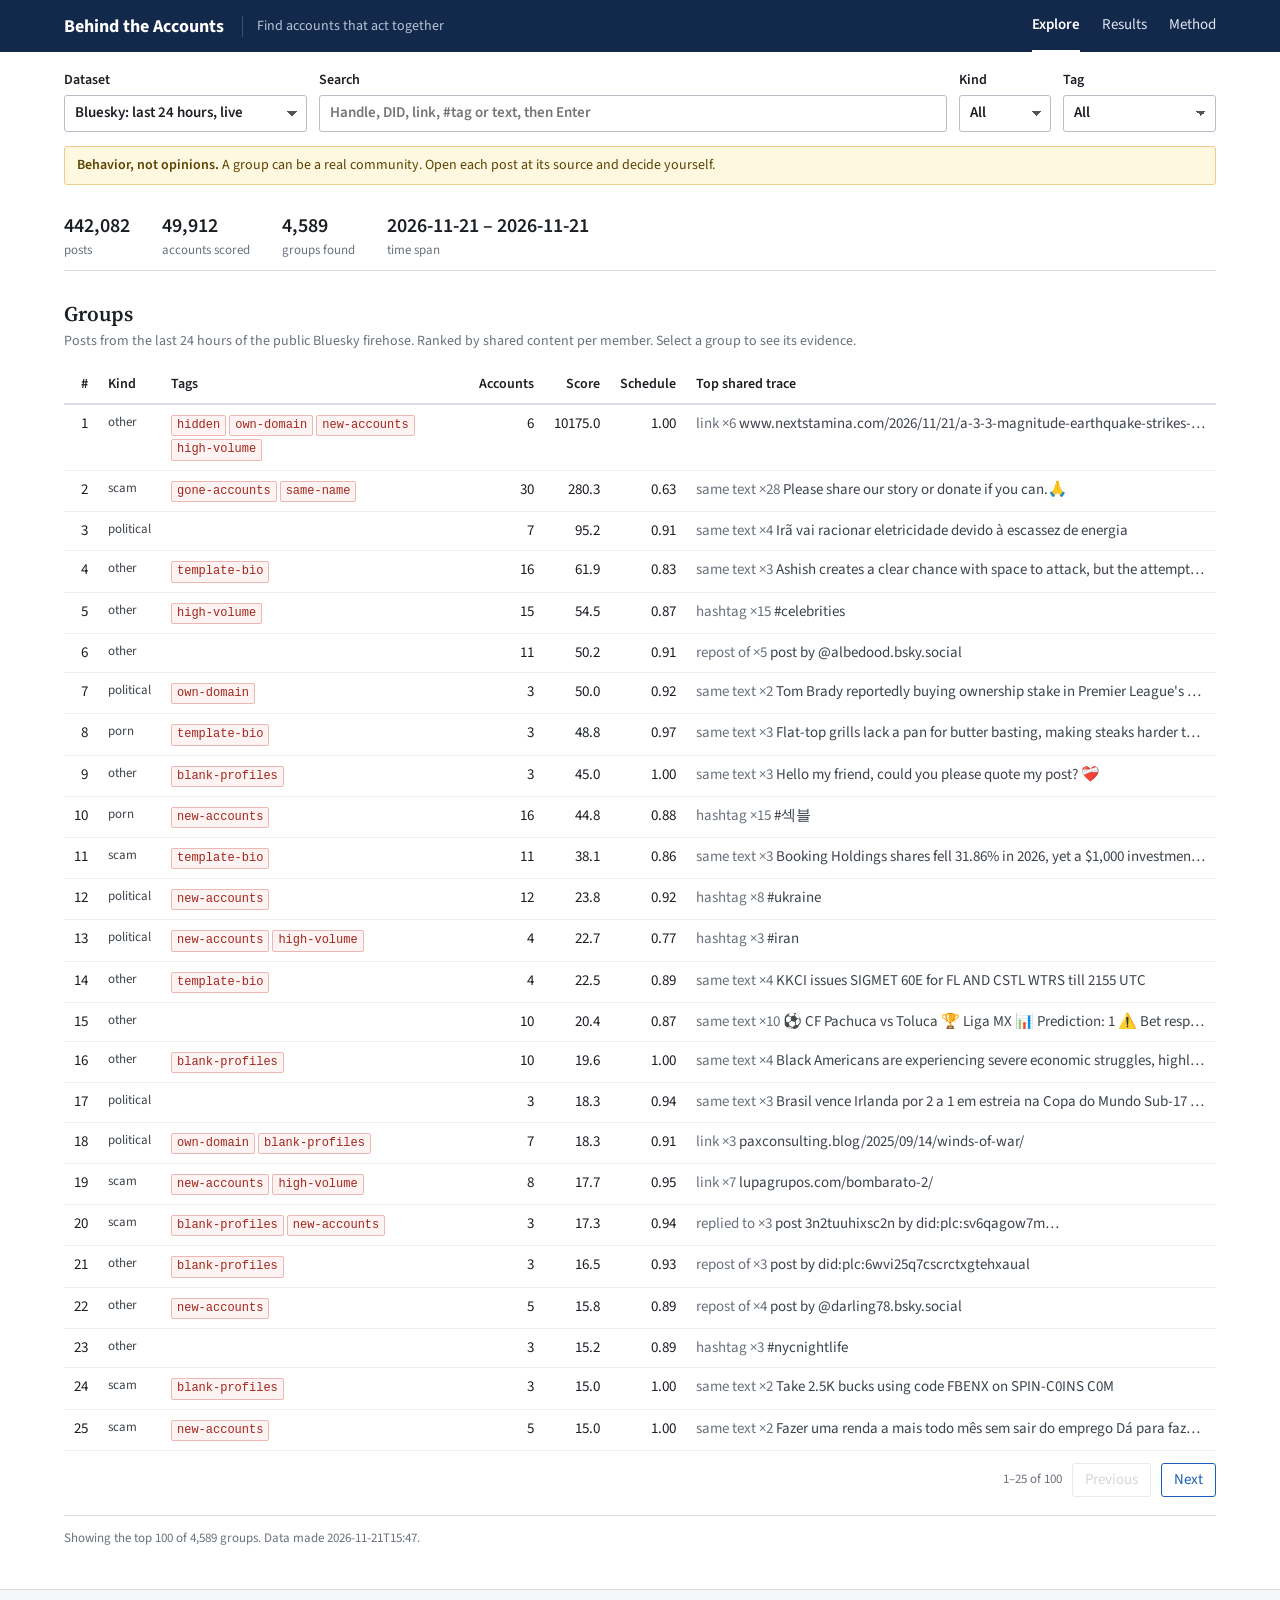
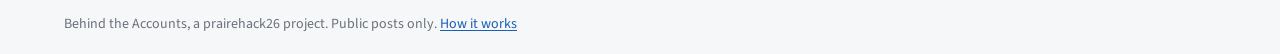
==== commit 9181b422: "Restyle the site after real research tools instead of a generic dark theme Light pages with one bran" ====
--- a/docs/index.html
+++ b/docs/index.html
@@ -7,74 +7,84 @@
 <title>Explore groups · Behind the Accounts</title>
 <meta name="description" content="Groups of accounts that act together, with the evidence for each group and a link to every post.">
 <link rel="preconnect" href="https://fonts.googleapis.com"><link rel="preconnect" href="https://fonts.gstatic.com" crossorigin>
-<link rel="stylesheet" href="https://fonts.googleapis.com/css2?family=Schibsted+Grotesk:wght@400;500;700;800&display=swap">
+<link rel="stylesheet" href="https://fonts.googleapis.com/css2?family=Source+Sans+3:wght@400;600;700&family=Source+Serif+4:opsz,wght@8..60,600&display=swap">
 <style>
-:root { color-scheme: dark; --bg: #14121a; --panel: #1b1824; --panel-2: #221e2d; --rule: #2e2a3a; --grid: #26222f;
-  --text-primary: #efecf6; --text-secondary: #c4bfd4; --text-muted: #8a849c;
-  --series-1: #9085e9; --series-2: #c98500; --series-3: #199e70; --other: #6e6880; --surface-1: #1b1824; --line: #2e2a3a;
-  --font: "Schibsted Grotesk", ui-sans-serif, system-ui, sans-serif; }
+/* Light, institutional style after research tools such as OSoMe Coordiscope/Botometer, OpenSanctions and Our World in Data */
+:root { color-scheme: light; --bg: #ffffff; --panel: #f6f7f9; --panel-2: #eef0f3; --rule: #d9dde3; --grid: #eceef1;
+  --text-primary: #1b1f24; --text-secondary: #3d434b; --text-muted: #6a717b;
+  --series-1: #2a78d6; --series-2: #eb6834; --series-3: #1baf7a; --other: #a3a9b1; --surface-1: #ffffff; --line: #d9dde3;
+  --navy: #13294b; --link: #1a5fb4;
+  --font: "Source Sans 3", "Helvetica Neue", Arial, sans-serif; --serif: "Source Serif 4", Georgia, serif; }
 * { box-sizing: border-box; }
-body { margin: 0; background: var(--bg); color: var(--text-primary); font-family: var(--font); line-height: 1.5; font-size: 15px; -webkit-font-smoothing: antialiased; }
-a { color: var(--text-primary); text-underline-offset: 3px; text-decoration-color: var(--series-1); }
-.wrap { max-width: 1240px; margin: 0 auto; padding: 0 28px; }
-:focus-visible { outline: 2px solid var(--series-1); outline-offset: 2px; }
+body { margin: 0; background: var(--bg); color: var(--text-primary); font-family: var(--font); line-height: 1.5; font-size: 16px; }
+a { color: var(--link); text-underline-offset: 2px; }
+a:hover { color: var(--navy); }
+.wrap { max-width: 1200px; margin: 0 auto; padding: 0 24px; }
+:focus-visible { outline: 2px solid var(--link); outline-offset: 2px; }
 p { color: var(--text-secondary); }
-b, strong { color: var(--text-primary); font-weight: 700; }
-h1 { font-size: 30px; line-height: 1.1; letter-spacing: -.03em; font-weight: 800; margin: 0 0 8px; word-break: break-word; }
-h2 { font-size: 19px; letter-spacing: -.01em; font-weight: 700; margin: 0 0 4px; }
-h3 { font-size: 16px; font-weight: 700; margin: 0 0 4px; }
+b, strong { color: var(--text-primary); font-weight: 600; }
+h1 { font-family: var(--serif); font-size: 30px; line-height: 1.2; font-weight: 600; margin: 0 0 8px; word-break: break-word; }
+h2 { font-family: var(--serif); font-size: 21px; line-height: 1.25; font-weight: 600; margin: 0 0 4px; }
+h3 { font-size: 16px; font-weight: 600; margin: 0 0 4px; }
 .muted { color: var(--text-muted); }
-code { font-family: ui-monospace, SFMono-Regular, Menlo, monospace; font-size: .86em; background: var(--panel-2); padding: 2px 6px; border-radius: 3px; color: var(--text-primary); }
-
-/* header, the same on every page */
-header.bar { position: sticky; top: 0; z-index: 20; background: rgba(20,18,26,.95); border-bottom: 1px solid var(--rule); }
-header.bar .wrap { display: flex; align-items: center; gap: 22px; height: 54px; }
-.brand { font-weight: 800; letter-spacing: -.02em; text-decoration: none; font-size: 16px; white-space: nowrap; }
-.tagline { color: var(--text-muted); font-size: 14px; white-space: nowrap; }
-header nav { display: flex; gap: 4px; margin-left: auto; }
-header nav a { color: var(--text-muted); text-decoration: none; font-size: 14px; padding: 6px 12px; border-radius: 4px; }
-header nav a:hover { color: var(--text-primary); background: var(--panel); }
-header nav a.on { color: var(--text-primary); background: var(--panel-2); }
-@media (max-width: 760px) { .tagline { display: none; } header nav { margin-left: 0; } }
-
-/* controls */
-select, input, button { background: var(--panel); color: var(--text-primary); border: 1px solid var(--rule); border-radius: 4px; padding: 7px 10px; font: inherit; font-size: 14px; }
-select { padding-right: 30px; cursor: pointer; appearance: none; max-width: 100%;
-  background-image: linear-gradient(45deg, transparent 50%, var(--text-muted) 50%), linear-gradient(135deg, var(--text-muted) 50%, transparent 50%);
-  background-position: calc(100% - 15px) 52%, calc(100% - 10px) 52%; background-size: 5px 5px; background-repeat: no-repeat; }
-button { cursor: pointer; } button:hover { border-color: var(--text-muted); }
-.controls { display: flex; gap: 10px; align-items: flex-end; flex-wrap: wrap; padding: 16px 0 12px; }
-.controls label { display: flex; flex-direction: column; gap: 4px; font-size: 13px; color: var(--text-muted); }
+code { font-family: ui-monospace, Menlo, Consolas, monospace; font-size: .88em; background: var(--panel-2); padding: 1px 5px; border-radius: 2px; color: var(--text-primary); }
+
+/* header: solid bar in the one brand color */
+header.bar { background: var(--navy); color: #fff; }
+header.bar .wrap { display: flex; align-items: center; gap: 18px; height: 52px; }
+.brand { color: #fff; font-weight: 700; text-decoration: none; font-size: 18px; white-space: nowrap; }
+.brand:hover { color: #fff; }
+.tagline { color: #b9c4d6; font-size: 14px; white-space: nowrap; border-left: 1px solid #3a4f73; padding-left: 14px; }
+header nav { display: flex; gap: 22px; margin-left: auto; }
+header nav a { color: #dfe6f1; text-decoration: none; font-size: 15px; padding: 15px 0 13px; border-bottom: 3px solid transparent; }
+header nav a:hover { color: #fff; }
+header nav a.on { color: #fff; border-bottom-color: #fff; font-weight: 600; }
+@media (max-width: 760px) { .tagline { display: none; } }
+
+/* form controls, plain and standard */
+select, input, button { background: #fff; color: var(--text-primary); border: 1px solid #b8bec7; border-radius: 3px; padding: 6px 10px; font: inherit; font-size: 15px; }
+select { padding-right: 28px; cursor: pointer; appearance: none; max-width: 100%;
+  background-image: linear-gradient(45deg, transparent 50%, #555 50%), linear-gradient(135deg, #555 50%, transparent 50%);
+  background-position: calc(100% - 14px) 52%, calc(100% - 9px) 52%; background-size: 5px 5px; background-repeat: no-repeat; }
+input:focus, select:focus { border-color: var(--link); outline: 0; box-shadow: 0 0 0 2px rgba(26,95,180,.2); }
+button { cursor: pointer; background: #fff; color: var(--link); border-color: var(--link); }
+button:hover { background: var(--link); color: #fff; }
+button[disabled] { color: #999; border-color: #ccc; background: #fff; }
+.controls { display: flex; gap: 12px; align-items: flex-end; flex-wrap: wrap; padding: 18px 0 14px; }
+.controls label { display: flex; flex-direction: column; gap: 4px; font-size: 14px; font-weight: 600; color: var(--text-primary); }
 .controls .grow { flex: 1; min-width: 200px; }
 .controls .grow input { width: 100%; }
-.notice { font-size: 13px; color: var(--text-muted); padding: 0 0 14px; }
-.notice b { color: #e0b25c; font-weight: 500; }
-
-/* summary numbers */
-.summary { display: flex; flex-wrap: wrap; gap: 8px 28px; padding: 12px 0; border-top: 1px solid var(--rule); border-bottom: 1px solid var(--rule); margin-bottom: 18px; }
+.notice { font-size: 14px; color: #5c4400; background: #fff8e1; border: 1px solid #ecd18c; border-radius: 3px; padding: 8px 12px; margin: 0 0 16px; }
+.notice b { color: #5c4400; }
+
+/* key figures */
+.summary { display: flex; flex-wrap: wrap; gap: 6px 32px; padding: 10px 0; margin-bottom: 8px; border-bottom: 1px solid var(--rule); }
 .summary div { font-size: 13px; color: var(--text-muted); }
-.summary b { display: block; font-size: 20px; font-weight: 700; color: var(--text-primary); font-variant-numeric: tabular-nums; white-space: nowrap; }
-
-/* panels */
-.panel { background: var(--panel); border-radius: 6px; padding: 18px 20px; margin-bottom: 16px; }
-.panel > p.sub { font-size: 14px; color: var(--text-muted); margin: 0 0 14px; }
-.grid2 { display: grid; grid-template-columns: minmax(0, 1fr) minmax(0, 1fr); gap: 16px; }
+.summary b { display: block; font-size: 20px; font-weight: 600; color: var(--text-primary); font-variant-numeric: tabular-nums; white-space: nowrap; }
+
+/* sections sit on the page, separated by a rule (no cards) */
+.panel { padding: 22px 0 18px; border-bottom: 1px solid var(--rule); }
+.panel > p.sub, .panel .sub { font-size: 15px; color: var(--text-muted); margin: 0 0 14px; }
+.grid2 { display: grid; grid-template-columns: minmax(0, 1fr) minmax(0, 1fr); gap: 0 40px; }
 @media (max-width: 900px) { .grid2 { grid-template-columns: 1fr; } }
-.pill { display: inline-block; font-size: 12px; padding: 2px 8px; border-radius: 3px; background: var(--panel-2); color: var(--text-muted); white-space: nowrap; text-decoration: none; margin: 1px 2px 1px 0; }
-a.pill:hover { color: var(--text-primary); }
-.pill.bad { color: var(--series-2); } .pill.ok { color: #3fc296; }
+
+/* tags: small bordered boxes in monospace */
+.pill { display: inline-block; font: 12px/1.6 ui-monospace, Menlo, Consolas, monospace; padding: 0 5px; border: 1px solid #c9ced6; border-radius: 2px;
+  background: #fff; color: #4a5059; white-space: nowrap; text-decoration: none; margin: 1px 3px 1px 0; }
+a.pill { color: var(--link); } a.pill:hover { border-color: var(--link); }
+.pill.bad { color: #a3261c; border-color: #efb7b1; background: #fdf3f2; }
+.pill.ok { color: #1d6b3a; border-color: #a9d8b8; background: #f1faf4; }
 
 /* tables */
-table { width: 100%; border-collapse: collapse; font-size: 14px; }
-th { text-align: left; color: var(--text-muted); font-weight: 500; padding: 7px 10px; border-bottom: 1px solid var(--rule); font-size: 13px; white-space: nowrap; }
+table { width: 100%; border-collapse: collapse; font-size: 15px; }
+th { text-align: left; color: var(--text-primary); font-weight: 600; padding: 8px 10px; border-bottom: 2px solid var(--rule); font-size: 14px; white-space: nowrap; }
 td { padding: 8px 10px; border-bottom: 1px solid var(--grid); color: var(--text-secondary); vertical-align: top; }
 td.n, th.n { text-align: right; font-variant-numeric: tabular-nums; white-space: nowrap; }
 td.n { color: var(--text-primary); }
 .scroll { overflow-x: auto; }
-footer { padding: 28px 0 48px; font-size: 13px; color: var(--text-muted); border-top: 1px solid var(--rule); margin-top: 32px; }
-footer a { color: var(--text-secondary); }
-#tip { position: fixed; pointer-events: none; background: var(--panel-2); border: 1px solid var(--rule); color: var(--text-primary);
-  padding: 7px 10px; border-radius: 4px; font-size: 13px; line-height: 1.4; opacity: 0; transition: opacity .1s; z-index: 50; max-width: 320px; }
+footer { padding: 24px 0 40px; font-size: 14px; color: var(--text-muted); border-top: 1px solid var(--rule); margin-top: 40px; background: var(--panel); }
+#tip { position: fixed; pointer-events: none; background: #fff; border: 1px solid #b8bec7; color: var(--text-primary); box-shadow: 0 2px 6px rgba(0,0,0,.12);
+  padding: 6px 9px; border-radius: 3px; font-size: 14px; line-height: 1.4; opacity: 0; transition: opacity .1s; z-index: 50; max-width: 320px; }
 #tip .m { color: var(--text-muted); }
 
 /* explore page */
@@ -99,9 +109,9 @@
 .posts div { padding: 3px 0; color: var(--text-secondary); word-break: break-word; }
 details summary { cursor: pointer; color: var(--text-muted); font-size: 13px; margin-top: 4px; }
 .row { display: flex; gap: 8px; flex-wrap: wrap; align-items: center; }
-.net { position: relative; height: 420px; }
+.net { position: relative; height: 420px; border: 1px solid var(--rule); background: #fbfcfd; }
 .net svg { width: 100%; height: 100%; display: block; }
-.netinfo { position: absolute; left: 10px; bottom: 10px; background: var(--panel-2); border-radius: 4px; padding: 8px 12px; font-size: 13px; color: var(--text-muted); }
+.netinfo { position: absolute; left: 10px; bottom: 10px; background: #fff; border: 1px solid var(--rule); border-radius: 4px; padding: 8px 12px; font-size: 13px; color: var(--text-muted); }
 .netinfo b { font-size: 13px; }
 .legend { display: flex; gap: 14px; flex-wrap: wrap; font-size: 13px; color: var(--text-secondary); }
 .legend i { display: inline-block; width: 10px; height: 10px; border-radius: 50%; margin-right: 6px; }
@@ -253,7 +263,7 @@
     ${panel('Evidence', 'Traces shared by 2 or more members, most shared first. "In all data" counts every scored account that used the trace.',
       `<div id="keys">${g.keys.slice(0, 10).map(keyBlock).join('')}</div>${more('morekeys', Math.min(g.keys.length, 60) - 10, 'traces')}${g.keys.length > 60 ? `<p class="muted" style="font-size:13px">${g.keys.length - 60} more traces are in the JSON export.</p>` : ''}`)}
     <div class="grid2">
-      ${panel('Timeline', 'One row per account, one dot per post. Amber posts share a trace with another member.', '<div id="tl"></div>')}
+      ${panel('Timeline', 'One row per account, one dot per post. Orange posts share a trace with another member.', '<div id="tl"></div>')}
       ${panel('Weekly schedule', 'Posts by weekday and hour (UTC; X data: hours as stored). Real people have quiet hours.', '<div id="heat"></div><p id="tz" style="font-size:13px;margin:10px 0 0"></p>')}
     </div>
     ${panel('Strongest links', 'Account pairs with the most shared traces, weighted so rare traces count more.', `<div class="scroll">${pairTable(g.edges.slice(0, 15))}</div>`)}
@@ -299,7 +309,7 @@
   P.forEach(p => { p.x = W / 2 + (p.x - (a0 + a1) / 2) * sc; p.y = H / 2 + (p.y - (b0 + b1) / 2) * sc; });
   const deg = new Array(n).fill(0); edges.forEach(e => { deg[e.s]++; deg[e.t]++; });
   let s = edges.map(e => `<line x1="${P[e.s].x.toFixed(1)}" y1="${P[e.s].y.toFixed(1)}" x2="${P[e.t].x.toFixed(1)}" y2="${P[e.t].y.toFixed(1)}" stroke="var(--text-muted)" stroke-opacity="${(.1 + .45 * e.w / maxW).toFixed(2)}" stroke-width="${(1 + 1.5 * e.w / maxW).toFixed(1)}"/>`).join('');
-  s += g.members.map((m, i) => `<a href="#/${enc(name)}/u/${enc(m.id)}"><circle data-tip="${esc(`<b>${esc(who(m.id))}</b><br>${deg[i]} links · ${m.posts} posts here` + (truth(m) ? `<br><span class="m">${esc(truth(m))}</span>` : ''))}" cx="${P[i].x.toFixed(1)}" cy="${P[i].y.toFixed(1)}" r="${(4 + Math.min(7, Math.sqrt(deg[i]))).toFixed(1)}" fill="${color(m)}" stroke="var(--panel)" stroke-width="1.5"/></a>`).join('');
+  s += g.members.map((m, i) => `<a href="#/${enc(name)}/u/${enc(m.id)}"><circle data-tip="${esc(`<b>${esc(who(m.id))}</b><br>${deg[i]} links · ${m.posts} posts here` + (truth(m) ? `<br><span class="m">${esc(truth(m))}</span>` : ''))}" cx="${P[i].x.toFixed(1)}" cy="${P[i].y.toFixed(1)}" r="${(4 + Math.min(7, Math.sqrt(deg[i]))).toFixed(1)}" fill="${color(m)}" stroke="#fff" stroke-width="1.5"/></a>`).join('');
   el.innerHTML = `<svg viewBox="0 0 ${W} ${H}" role="img" aria-label="Network of group ${g.g}">${s}</svg>
     <div class="netinfo"><b>${n}</b> accounts · <b>${edges.length}</b> strongest links shown</div>`;
 }
@@ -358,7 +368,7 @@
   const max = Math.max(...h, 1), days = ['Mon', 'Tue', 'Wed', 'Thu', 'Fri', 'Sat', 'Sun'];
   let s = '<div class="l"></div>' + Array.from({ length: 24 }, (_, i) => `<div class="l">${i % 6 ? '' : i}</div>`).join('');
   days.forEach((d, di) => { s += `<div class="l">${d}</div>`; for (let i = 0; i < 24; i++) { const v = h[di * 24 + i];
-    s += `<div title="${d} ${i}:00 UTC: ${v} posts" style="background:rgba(144,133,233,${v ? .12 + .88 * v / max : 0.05})"></div>`; } });
+    s += `<div title="${d} ${i}:00 UTC: ${v} posts" style="background:rgba(42,120,214,${v ? .12 + .88 * v / max : 0.05})"></div>`; } });
   $('heat').innerHTML = `<div class="heat">${s}</div>`;
   // quietest 6 hours of the day; if that is night (01–07 local), local time = UTC + (4 - centre)
   const byHour = Array.from({ length: 24 }, (_, i) => days.reduce((a, _, d) => a + h[d * 24 + i], 0));
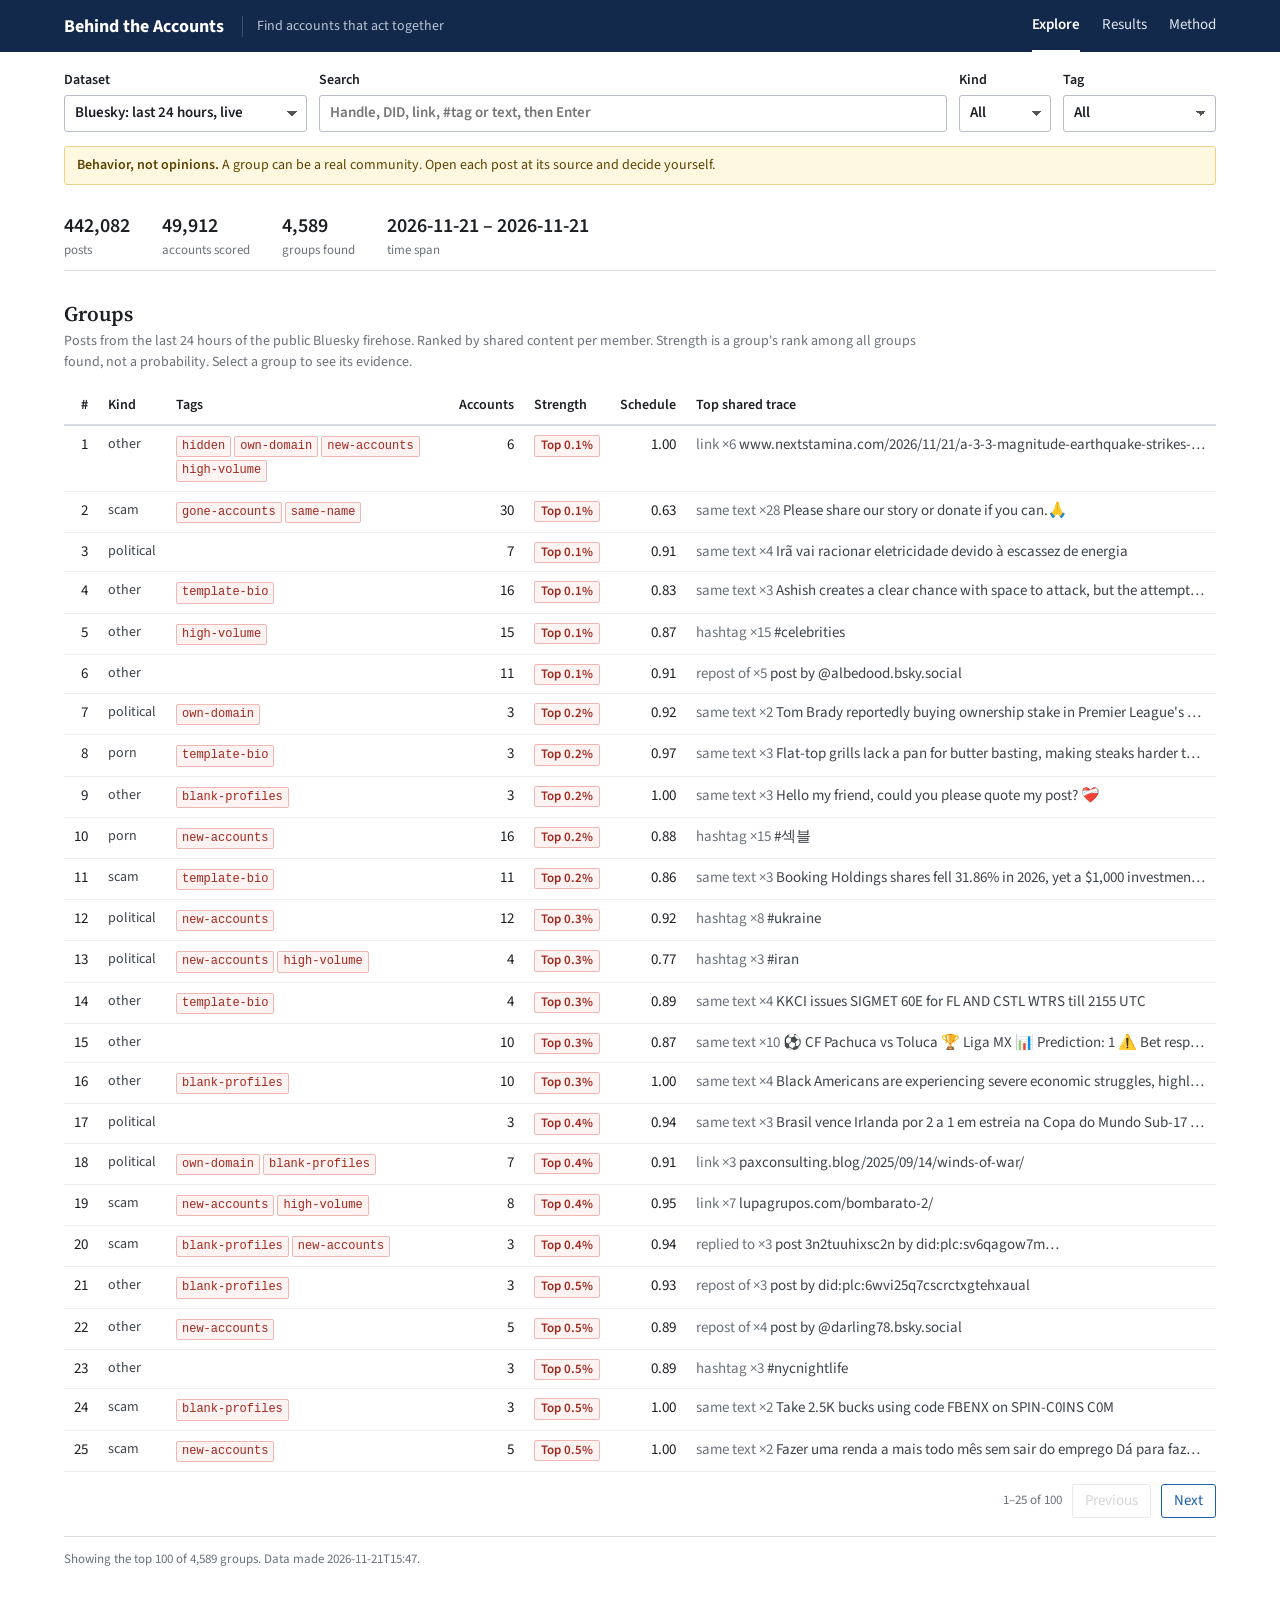
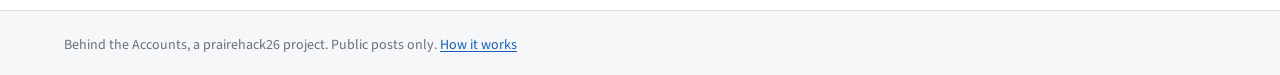
==== commit 221e4317: "Show group strength as a rank percentile instead of the raw score Explore now shows "Top X%" (rank a" ====
--- a/docs/index.html
+++ b/docs/index.html
@@ -97,7 +97,11 @@
 tr.click { cursor: pointer; } tr.click:hover td { background: var(--panel); }
 td.trace { max-width: 0; width: 46%; }
 td.trace div { white-space: nowrap; overflow: hidden; text-overflow: ellipsis; }
-.kind { font-size: 13px; color: var(--text-secondary); }
+.kind { font-size: 14px; color: var(--text-secondary); }
+.str { display: inline-block; font-size: 13px; font-weight: 600; padding: 0 6px; border-radius: 2px; border: 1px solid; }
+.str.strong { color: #a3261c; border-color: #efb7b1; background: #fdf3f2; }
+.str.moderate { color: #8a5a00; border-color: #ecd18c; background: #fff8e1; }
+.str.weak { color: #4a5059; border-color: transparent; background: none; font-weight: 400; padding: 0; }
 .pager { display: flex; gap: 10px; align-items: center; justify-content: flex-end; padding: 12px 0 0; font-size: 13px; color: var(--text-muted); }
 .pager button { padding: 5px 12px; }
 .pager button[disabled] { opacity: .4; cursor: default; }
@@ -214,6 +218,21 @@
 const panel = (title, sub, body) => `<section class="panel"><h2>${title}</h2>${sub ? `<p class="sub">${sub}</p>` : ''}${body}</section>`;
 const crumb = (...links) => `<p class="crumb"><a href="#/${enc(name)}">All groups</a>${links.map(l => ' / ' + l).join('')}</p>`;
 const summary = items => `<div class="summary">${items.map(([v, l]) => `<div><b>${v}</b>${l}</div>`).join('')}</div>`;
+// Strength: the group's rank among ALL groups found (groups are sorted by score, so rank g.g of n_groups is exact).
+// Shown as "Top X%" (rank, not a probability); top 1% and top 5% are highlighted. The raw score stays in the tooltip and exports.
+const pctAbove = g => (D.n_groups - g.g) / D.n_groups;
+const tier = g => { const p = pctAbove(g); return p >= .99 ? 'strong' : p >= .95 ? 'moderate' : 'weak'; };
+const topPct = g => { const t = (g.g / D.n_groups) * 100; return 'Top ' + (t < 1 ? (t < .1 ? '0.1' : t.toFixed(1)) : Math.ceil(t)) + '%'; };
+const strengthCell = g => `<span class="str ${tier(g)}" title="Rank ${g.g} of ${num(D.n_groups)} groups found (raw score ${g.score.toFixed(1)}). A ranking, not a probability.">${topPct(g)}</span>`;
+// What the answer key says about a group, where the data has one (X: troll role; Telegram: propaganda label)
+function known(g) {
+  const cats = g.members.map(m => m.category).filter(Boolean);
+  if (cats.length) { const c = {}; cats.forEach(x => c[x] = (c[x] || 0) + 1); const [best, n] = Object.entries(c).sort((a, b) => b[1] - a[1])[0];
+    return { text: `${best} ${Math.round(n / cats.length * 100)}%`, title: `${n} of ${cats.length} accounts with a known role are ${best}` }; }
+  const lab = g.members.filter(m => typeof m.label === 'boolean');
+  if (lab.length) { const n = lab.filter(m => m.label).length; return { text: `${Math.round(n / lab.length * 100)}% labeled`, title: `${n} of ${lab.length} accounts are labeled propaganda` }; }
+  return null;
+}
 const tagPills = t => t.map(x => `<span class="pill ${['likely-community', 'disclosed'].includes(x) ? 'ok' : 'bad'}">${esc(x)}</span>`).join('');
 const setFilters = html => $('filters').innerHTML = html;
 
@@ -221,12 +240,13 @@
 function viewList() {
   const kinds = [...new Set(D.groups.map(g => g.kind).filter(Boolean))];
   const tags = [...new Set(D.groups.flatMap(g => g.tags))];
+  const hasKnown = D.groups.some(g => known(g));
   const sel = (id, label, vals) => vals.length ? `<label>${label} <select id="${id}"><option value="">All</option>${vals.map(v => `<option>${esc(v)}</option>`).join('')}</select></label>` : '';
   setFilters(sel('fk', 'Kind', kinds) + sel('ft', 'Tag', tags));
   $('app').innerHTML = `${summary([[num(D.posts), 'posts'], [num(D.active_users), 'accounts scored'], [num(D.n_groups), 'groups found'],
       [`${day(D.start)} – ${day(D.end)}`, 'time span']])}
-    <section class="panel"><div class="ghead"><div><h2>Groups</h2><p class="muted" style="font-size:14px;margin:0">${esc(ABOUT[name] || '')} Ranked by shared content per member. Select a group to see its evidence.</p></div></div>
-      <div class="scroll"><table><thead><tr><th class="n">#</th><th>Kind</th>${tags.length ? '<th>Tags</th>' : ''}<th class="n">Accounts</th><th class="n">Score</th><th class="n">Schedule</th><th>Top shared trace</th></tr></thead><tbody id="rows"></tbody></table></div>
+    <section class="panel"><div class="ghead"><div><h2>Groups</h2><p class="muted" style="font-size:14px;margin:0">${esc(ABOUT[name] || '')} Ranked by shared content per member. Strength is a group's rank among all groups found, not a probability. Select a group to see its evidence.</p></div></div>
+      <div class="scroll"><table><thead><tr><th class="n">#</th><th>Kind</th>${tags.length ? '<th>Tags</th>' : ''}<th class="n">Accounts</th><th>Strength</th>${hasKnown ? '<th>Known</th>' : ''}<th class="n">Schedule</th><th>Top shared trace</th></tr></thead><tbody id="rows"></tbody></table></div>
       <div class="pager" id="pager"></div></section>
     <p class="muted" style="font-size:13px">Showing the top ${D.groups.length} of ${num(D.n_groups)} groups. Data made ${esc(D.generated)}.</p>`;
   const draw = () => {
@@ -235,9 +255,9 @@
     const pages = Math.max(1, Math.ceil(rows.length / PER_PAGE)); page = Math.min(page, pages - 1);
     $('rows').innerHTML = rows.slice(page * PER_PAGE, (page + 1) * PER_PAGE).map(g => { const k = g.keys[0], i = k && keyInfo(k);
       return `<tr class="click" data-g="${g.g}" tabindex="0"><td class="n">${g.g}</td><td class="kind">${esc(g.kind || '')}</td>${tags.length ? `<td>${tagPills(g.tags)}</td>` : ''}
-      <td class="n">${g.size}</td><td class="n">${g.score.toFixed(1)}</td><td class="n">${g.sched_sim.toFixed(2)}</td>
+      <td class="n">${g.size}</td><td style="white-space:nowrap">${strengthCell(g)}</td>${hasKnown ? `<td title="${esc(known(g)?.title || '')}">${esc(known(g)?.text || '')}</td>` : ''}<td class="n">${g.sched_sim.toFixed(2)}</td>
       <td class="trace">${i ? `<div title="${esc(i.text.slice(0, 300))}"><span class="muted">${esc(i.label)} ×${k.users}</span> ${esc(i.text.slice(0, 160))}</div>` : ''}</td></tr>`; }).join('')
-      || '<tr><td colspan="7" class="muted">No groups match these filters.</td></tr>';
+      || '<tr><td colspan="8" class="muted">No groups match these filters.</td></tr>';
     $('pager').innerHTML = `<span>${rows.length ? page * PER_PAGE + 1 : 0}–${Math.min(rows.length, (page + 1) * PER_PAGE)} of ${rows.length}</span>
       <button id="prev" ${page ? '' : 'disabled'}>Previous</button><button id="next" ${page < pages - 1 ? '' : 'disabled'}>Next</button>`;
     $('prev').onclick = () => { page--; draw(); }; $('next').onclick = () => { page++; draw(); };
@@ -258,7 +278,9 @@
     <div class="ghead"><div><h1>Group ${g.g}</h1><p>${esc(g.why)}</p>
       <div class="row" style="margin-top:8px">${g.kind ? `<span class="pill">${esc(g.kind)}</span>` : ''}${tagPills(g.tags)}${shares ? `<span class="pill" title="Share of sampled posts closest to each topic">topic: ${esc(shares)}</span>` : ''}</div></div>
       <div class="exports">Export <button data-x="members">Members CSV</button><button data-x="evidence">Evidence CSV</button><button data-x="graphml">GraphML</button><button data-x="json">JSON</button></div></div>
-    ${summary([[g.size, 'accounts'], [g.score.toFixed(1), 'score'], [g.sched_sim.toFixed(2), 'schedule match'], [g.keys.length, 'shared traces']])}
+    ${summary([[g.size, 'accounts'], [`<span title="Raw score ${g.score.toFixed(1)}">${topPct(g)}</span>`, `rank ${g.g} of ${num(D.n_groups)} groups`],
+      ...(known(g) ? [[esc(known(g).text), 'answer key: ' + (g.members.some(m => m.category) ? 'main troll role' : 'labeled propaganda')]] : []),
+      [g.sched_sim.toFixed(2), 'schedule match'], [g.keys.length, 'shared traces']])}
     ${panel('Network', 'Accounts linked by the traces they share. Thicker lines share more. Hover an account, click to open it.', `<div class="legend" id="netlegend"></div><div class="net" id="net"></div>`)}
     ${panel('Evidence', 'Traces shared by 2 or more members, most shared first. "In all data" counts every scored account that used the trace.',
       `<div id="keys">${g.keys.slice(0, 10).map(keyBlock).join('')}</div>${more('morekeys', Math.min(g.keys.length, 60) - 10, 'traces')}${g.keys.length > 60 ? `<p class="muted" style="font-size:13px">${g.keys.length - 60} more traces are in the JSON export.</p>` : ''}`)}
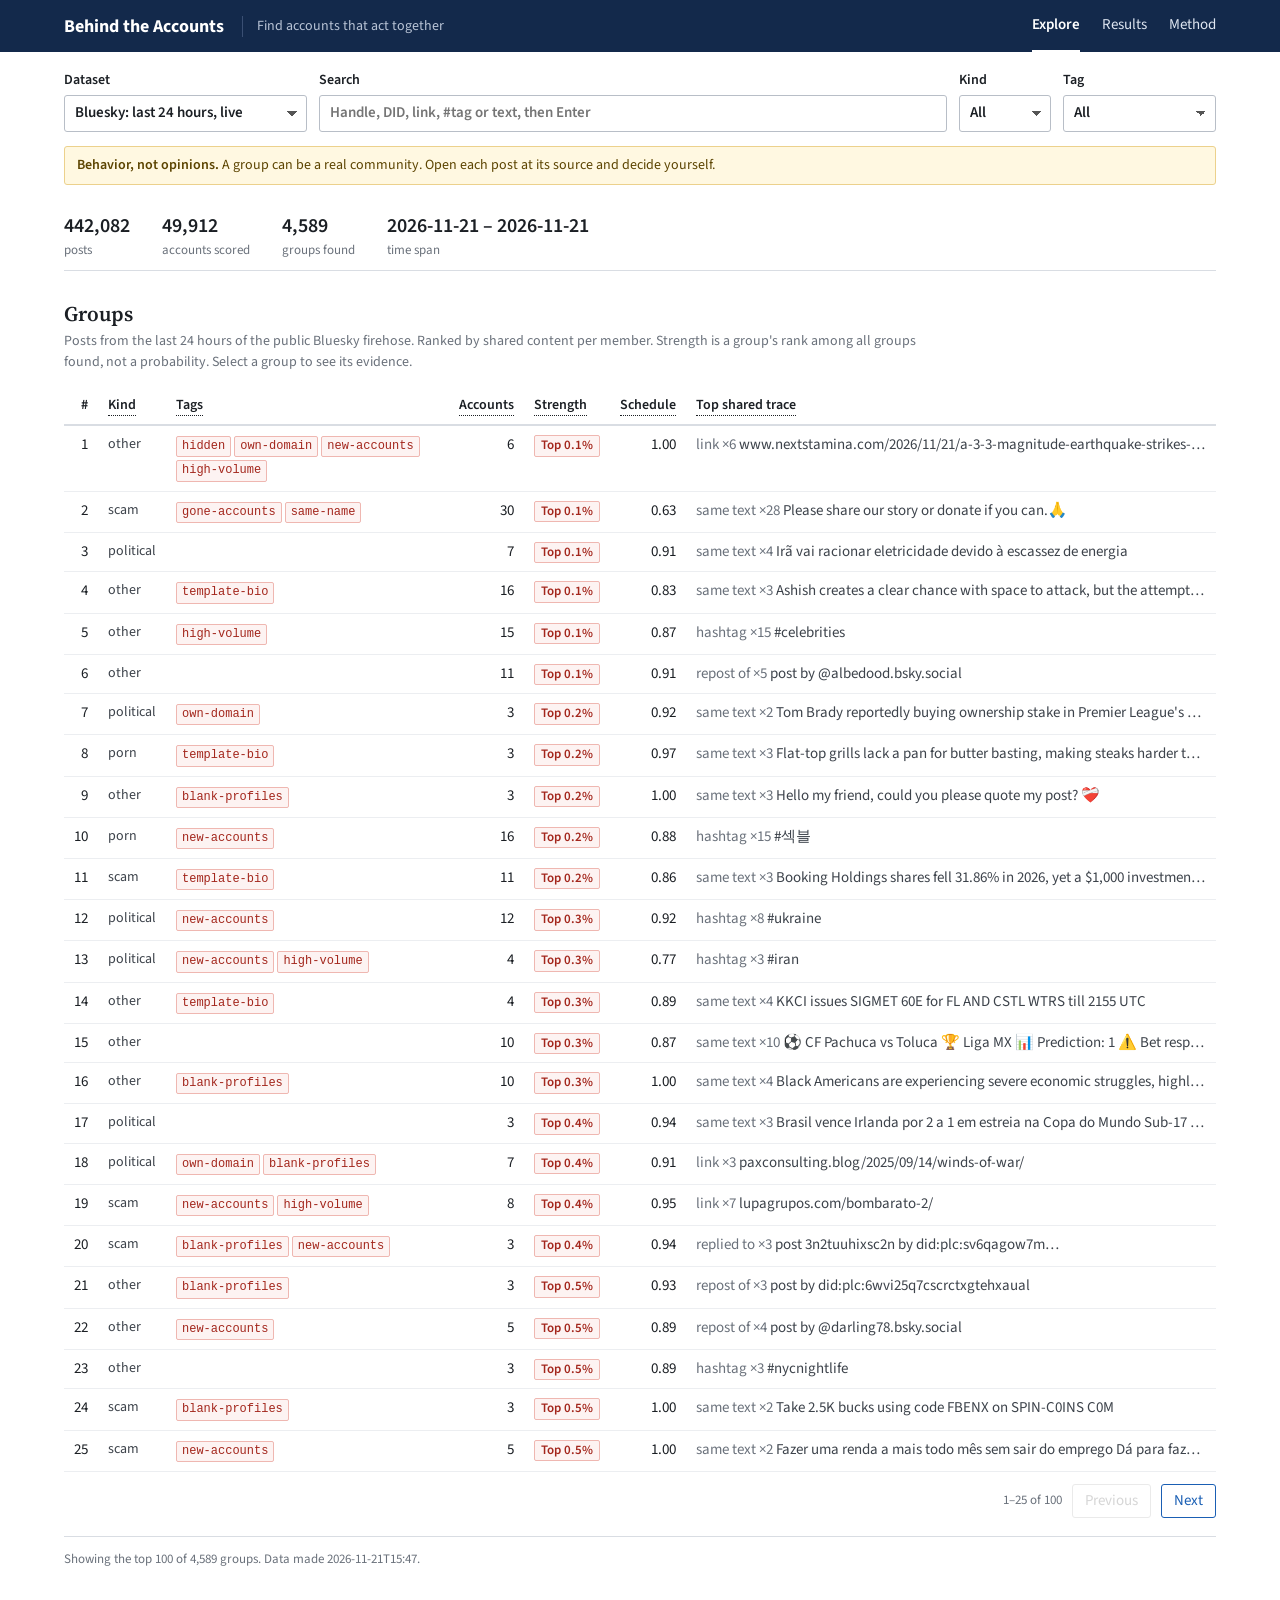
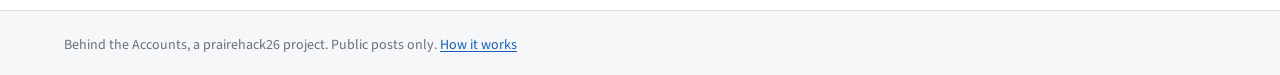
==== commit 475a4537: "Explain Explore columns and group figures on hover Kind, Tags, Accounts, Strength, Known, Schedule a" ====
--- a/docs/index.html
+++ b/docs/index.html
@@ -98,6 +98,7 @@
 td.trace { max-width: 0; width: 46%; }
 td.trace div { white-space: nowrap; overflow: hidden; text-overflow: ellipsis; }
 .kind { font-size: 14px; color: var(--text-secondary); }
+.hint { border-bottom: 1px dotted currentColor; cursor: help; }
 .str { display: inline-block; font-size: 13px; font-weight: 600; padding: 0 6px; border-radius: 2px; border: 1px solid; }
 .str.strong { color: #a3261c; border-color: #efb7b1; background: #fdf3f2; }
 .str.moderate { color: #8a5a00; border-color: #ecd18c; background: #fff8e1; }
@@ -233,6 +234,17 @@
   if (lab.length) { const n = lab.filter(m => m.label).length; return { text: `${Math.round(n / lab.length * 100)}% labeled`, title: `${n} of ${lab.length} accounts are labeled propaganda` }; }
   return null;
 }
+// Short explanations shown when hovering a column heading or a figure
+const HELP = {
+  kind: 'The topic of the group\'s posts (political, scam, porn or other), from a small language model. It describes the topic, not who runs the group.',
+  tags: 'Signs from public account facts. Red: bot signs such as new accounts, same names or template bios. Green: signs of a real community.',
+  accounts: 'Number of accounts in the group.',
+  strength: 'The group\'s rank among all groups found, by shared content per member. Top 1% is red, top 5% yellow. A ranking, not a probability: a lower group can still be a real network.',
+  known: 'What the answer key says, where the data has one. On X: the share of the group with its most common troll role.',
+  schedule: 'How alike the members\' weekly posting hours are, from 0 (nothing alike) to 1 (identical). Real people keep different hours; operators often work the same shift.',
+  trace: 'The thing the most members share: the same text, link, hashtag, mention, repost or reply target. ×N is how many members share it.',
+};
+const hint = (key, text, cls = '') => `<span class="hint ${cls}" tabindex="0" data-tip="${esc(HELP[key])}">${text}</span>`;
 const tagPills = t => t.map(x => `<span class="pill ${['likely-community', 'disclosed'].includes(x) ? 'ok' : 'bad'}">${esc(x)}</span>`).join('');
 const setFilters = html => $('filters').innerHTML = html;
 
@@ -246,7 +258,7 @@
   $('app').innerHTML = `${summary([[num(D.posts), 'posts'], [num(D.active_users), 'accounts scored'], [num(D.n_groups), 'groups found'],
       [`${day(D.start)} – ${day(D.end)}`, 'time span']])}
     <section class="panel"><div class="ghead"><div><h2>Groups</h2><p class="muted" style="font-size:14px;margin:0">${esc(ABOUT[name] || '')} Ranked by shared content per member. Strength is a group's rank among all groups found, not a probability. Select a group to see its evidence.</p></div></div>
-      <div class="scroll"><table><thead><tr><th class="n">#</th><th>Kind</th>${tags.length ? '<th>Tags</th>' : ''}<th class="n">Accounts</th><th>Strength</th>${hasKnown ? '<th>Known</th>' : ''}<th class="n">Schedule</th><th>Top shared trace</th></tr></thead><tbody id="rows"></tbody></table></div>
+      <div class="scroll"><table><thead><tr><th class="n">#</th><th>${hint('kind', 'Kind')}</th>${tags.length ? `<th>${hint('tags', 'Tags')}</th>` : ''}<th class="n">${hint('accounts', 'Accounts')}</th><th>${hint('strength', 'Strength')}</th>${hasKnown ? `<th>${hint('known', 'Known')}</th>` : ''}<th class="n">${hint('schedule', 'Schedule')}</th><th>${hint('trace', 'Top shared trace')}</th></tr></thead><tbody id="rows"></tbody></table></div>
       <div class="pager" id="pager"></div></section>
     <p class="muted" style="font-size:13px">Showing the top ${D.groups.length} of ${num(D.n_groups)} groups. Data made ${esc(D.generated)}.</p>`;
   const draw = () => {
@@ -278,9 +290,9 @@
     <div class="ghead"><div><h1>Group ${g.g}</h1><p>${esc(g.why)}</p>
       <div class="row" style="margin-top:8px">${g.kind ? `<span class="pill">${esc(g.kind)}</span>` : ''}${tagPills(g.tags)}${shares ? `<span class="pill" title="Share of sampled posts closest to each topic">topic: ${esc(shares)}</span>` : ''}</div></div>
       <div class="exports">Export <button data-x="members">Members CSV</button><button data-x="evidence">Evidence CSV</button><button data-x="graphml">GraphML</button><button data-x="json">JSON</button></div></div>
-    ${summary([[g.size, 'accounts'], [`<span title="Raw score ${g.score.toFixed(1)}">${topPct(g)}</span>`, `rank ${g.g} of ${num(D.n_groups)} groups`],
-      ...(known(g) ? [[esc(known(g).text), 'answer key: ' + (g.members.some(m => m.category) ? 'main troll role' : 'labeled propaganda')]] : []),
-      [g.sched_sim.toFixed(2), 'schedule match'], [g.keys.length, 'shared traces']])}
+    ${summary([[g.size, 'accounts'], [`<span title="Raw score ${g.score.toFixed(1)}">${topPct(g)}</span>`, hint('strength', `strength, rank ${g.g} of ${num(D.n_groups)}`)],
+      ...(known(g) ? [[esc(known(g).text), hint('known', 'answer key: ' + (g.members.some(m => m.category) ? 'main troll role' : 'labeled propaganda'))]] : []),
+      [g.sched_sim.toFixed(2), hint('schedule', 'schedule match')], [g.keys.length, hint('trace', 'shared traces')]])}
     ${panel('Network', 'Accounts linked by the traces they share. Thicker lines share more. Hover an account, click to open it.', `<div class="legend" id="netlegend"></div><div class="net" id="net"></div>`)}
     ${panel('Evidence', 'Traces shared by 2 or more members, most shared first. "In all data" counts every scored account that used the trace.',
       `<div id="keys">${g.keys.slice(0, 10).map(keyBlock).join('')}</div>${more('morekeys', Math.min(g.keys.length, 60) - 10, 'traces')}${g.keys.length > 60 ? `<p class="muted" style="font-size:13px">${g.keys.length - 60} more traces are in the JSON export.</p>` : ''}`)}
@@ -502,9 +514,11 @@
 $('ds').onchange = () => location.hash = '#/' + enc($('ds').value);
 $('q').onkeydown = e => { if (e.key === 'Enter' && $('q').value.trim()) location.hash = `#/${enc(name)}/s/${enc($('q').value.trim())}`; };
 const T = $('tip');
-document.addEventListener('mousemove', e => { const h = e.target.closest('[data-tip]');
-  if (!h) { T.style.opacity = 0; return; } T.innerHTML = h.dataset.tip; T.style.opacity = 1;
-  const r = T.getBoundingClientRect(); T.style.left = Math.min(innerWidth - r.width - 8, e.clientX + 14) + 'px'; T.style.top = Math.min(innerHeight - r.height - 8, e.clientY + 14) + 'px'; });
+const showTip = (h, x, y) => { if (!h) { T.style.opacity = 0; return; } T.innerHTML = h.dataset.tip; T.style.opacity = 1;
+  const r = T.getBoundingClientRect(); T.style.left = Math.max(8, Math.min(innerWidth - r.width - 8, x + 14)) + 'px'; T.style.top = Math.min(innerHeight - r.height - 8, y + 14) + 'px'; };
+document.addEventListener('mousemove', e => showTip(e.target.closest('[data-tip]'), e.clientX, e.clientY));
+document.addEventListener('focusin', e => { const h = e.target.closest('[data-tip]'); if (!h) return showTip(null); const r = h.getBoundingClientRect(); showTip(h, r.left, r.bottom); });
+document.addEventListener('focusout', () => showTip(null));
 // the project pages exist only on the public site (docs/); hide their links elsewhere
 fetch('method.html', { method: 'HEAD' }).then(r => { if (!r.ok) throw 0; }).catch(() => document.querySelectorAll('.proj').forEach(a => a.remove()));
 addEventListener('hashchange', route);
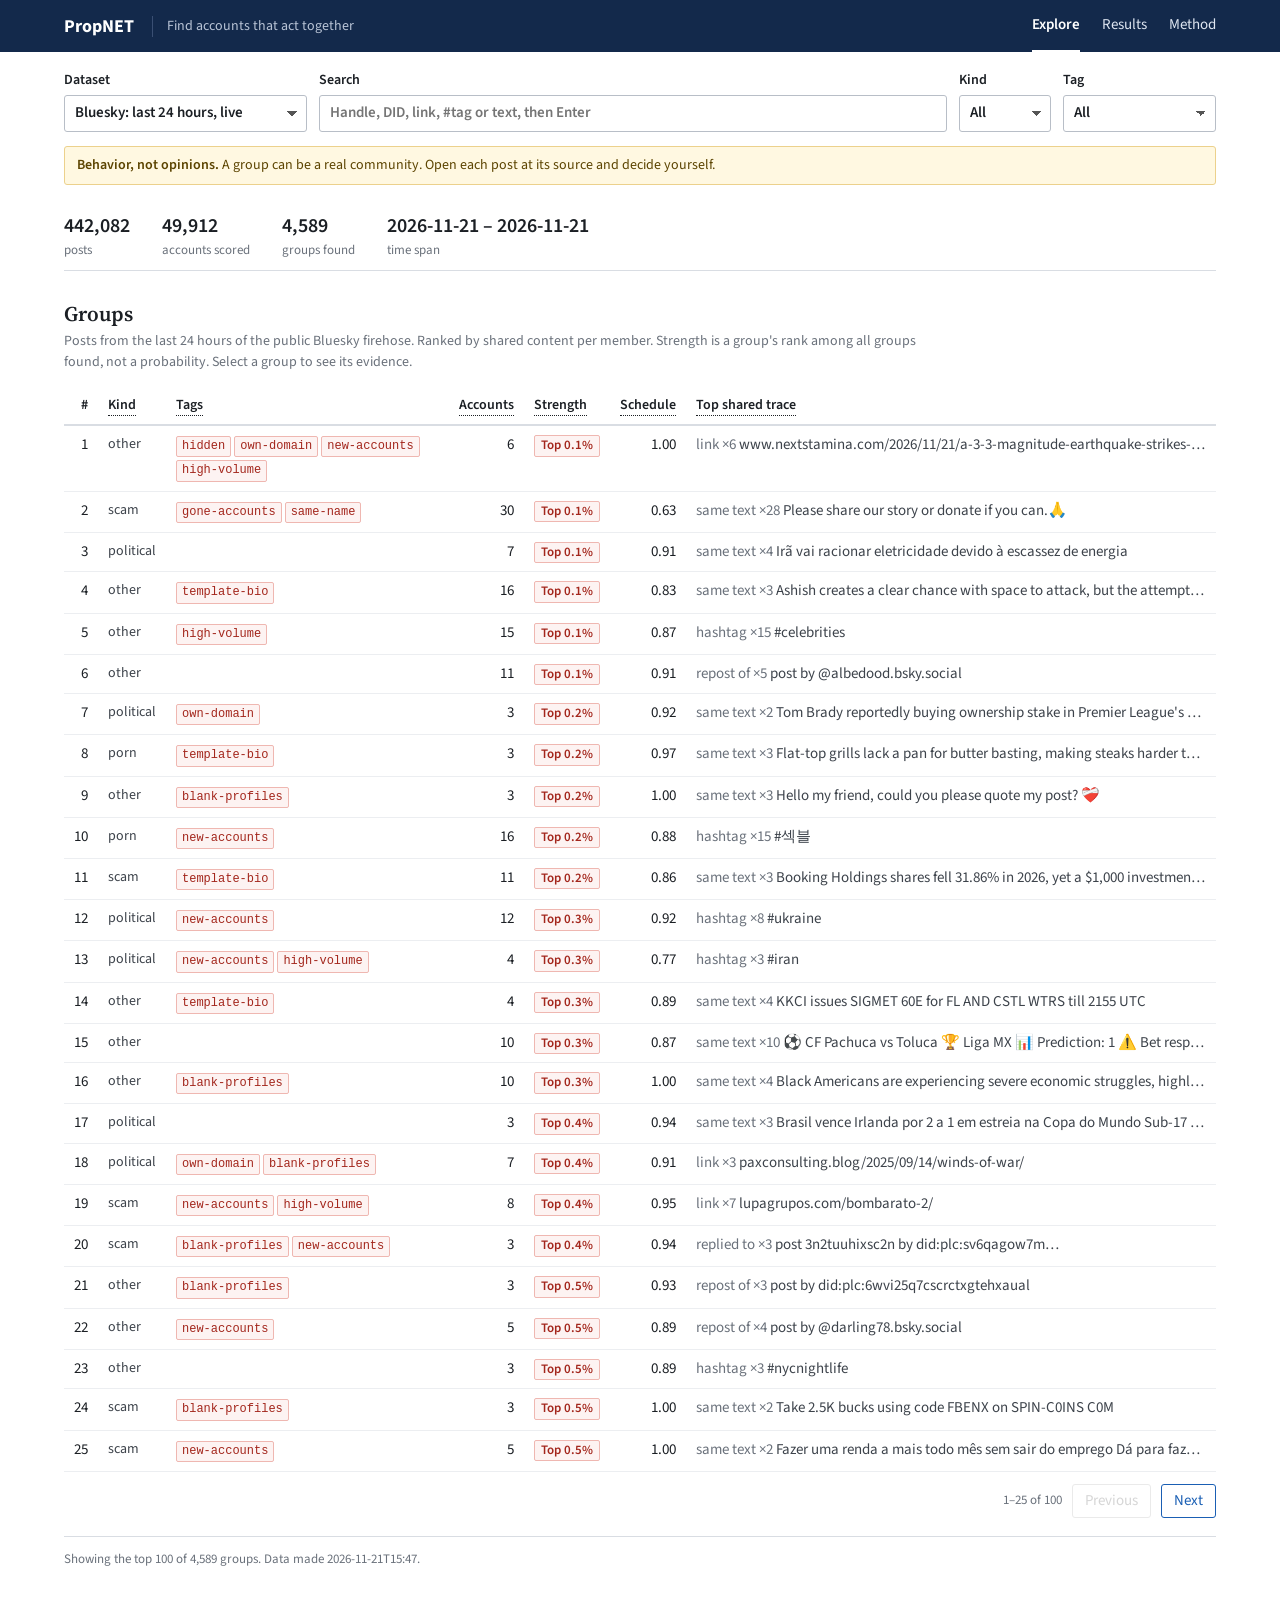
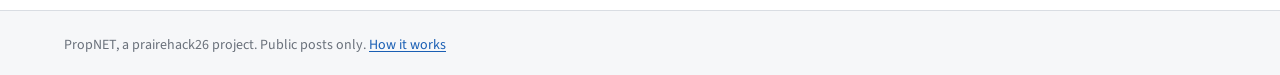
==== commit 6cc62d92: "Name the project PropNET Co-Authored-By: Claude Opus 5.5 <noreply@anthropic.com> Claude-Session: htt" ====
--- a/docs/index.html
+++ b/docs/index.html
@@ -4,7 +4,7 @@
 <meta charset="utf-8">
 <meta name="viewport" content="width=device-width, initial-scale=1">
 <meta name="referrer" content="no-referrer">
-<title>Explore groups · Behind the Accounts</title>
+<title>Explore groups · PropNET</title>
 <meta name="description" content="Groups of accounts that act together, with the evidence for each group and a link to every post.">
 <link rel="preconnect" href="https://fonts.googleapis.com"><link rel="preconnect" href="https://fonts.gstatic.com" crossorigin>
 <link rel="stylesheet" href="https://fonts.googleapis.com/css2?family=Source+Sans+3:wght@400;600;700&family=Source+Serif+4:opsz,wght@8..60,600&display=swap">
@@ -130,7 +130,7 @@
 </head>
 <body>
 <header class="bar"><div class="wrap">
-  <a class="brand" href="index.html">Behind the Accounts</a><span class="tagline">Find accounts that act together</span>
+  <a class="brand" href="index.html">PropNET</a><span class="tagline">Find accounts that act together</span>
   <nav><a class="on" href="index.html">Explore</a><a class="proj" href="results.html">Results</a><a class="proj" href="method.html">Method</a></nav>
 </div></header>
 <div class="wrap">
@@ -142,7 +142,7 @@
   <div class="notice"><b>Behavior, not opinions.</b> A group can be a real community. Open each post at its source and decide yourself.</div>
 </div>
 <main class="wrap" id="app"><p class="muted">Loading…</p></main>
-<footer><div class="wrap">Behind the Accounts, a prairehack26 project. Public posts only. <a class="proj" href="method.html">How it works</a></div></footer>
+<footer><div class="wrap">PropNET, a prairehack26 project. Public posts only. <a class="proj" href="method.html">How it works</a></div></footer>
 <div id="tip"></div>
 <script>
 'use strict';
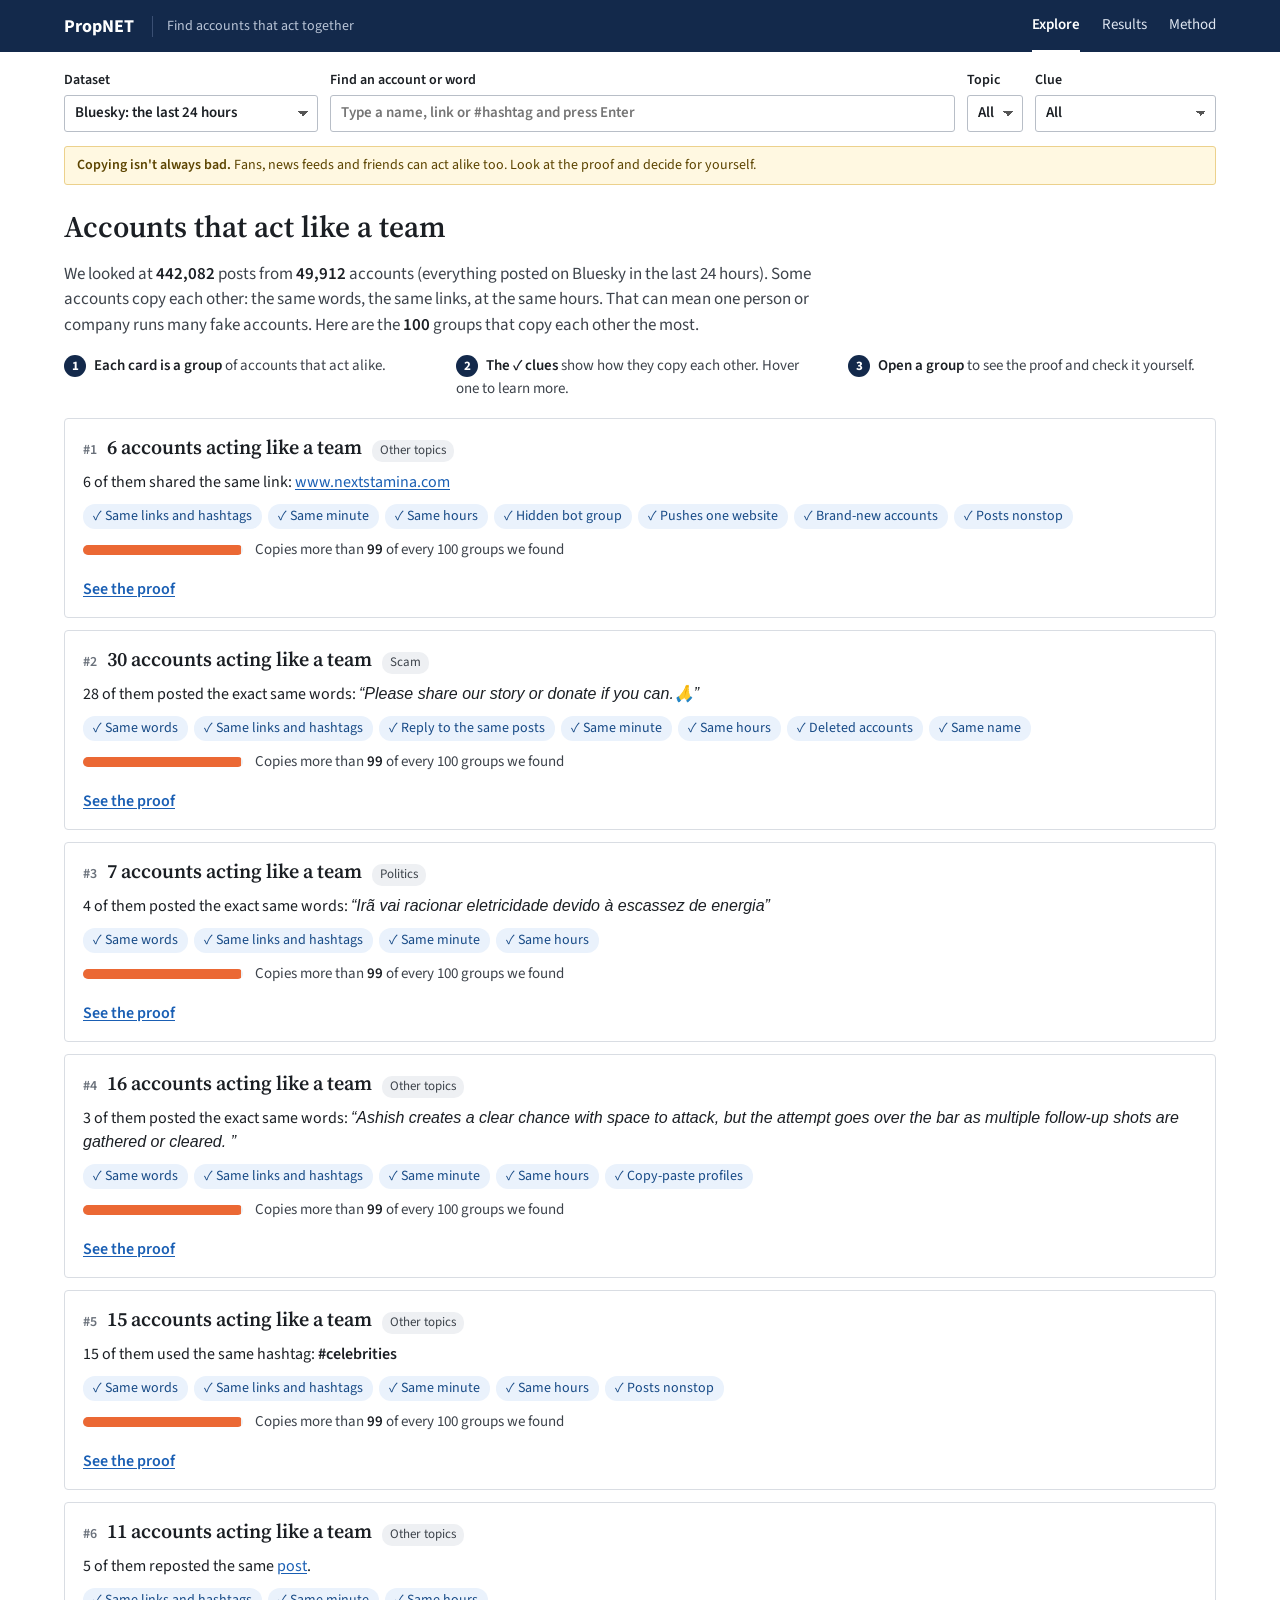
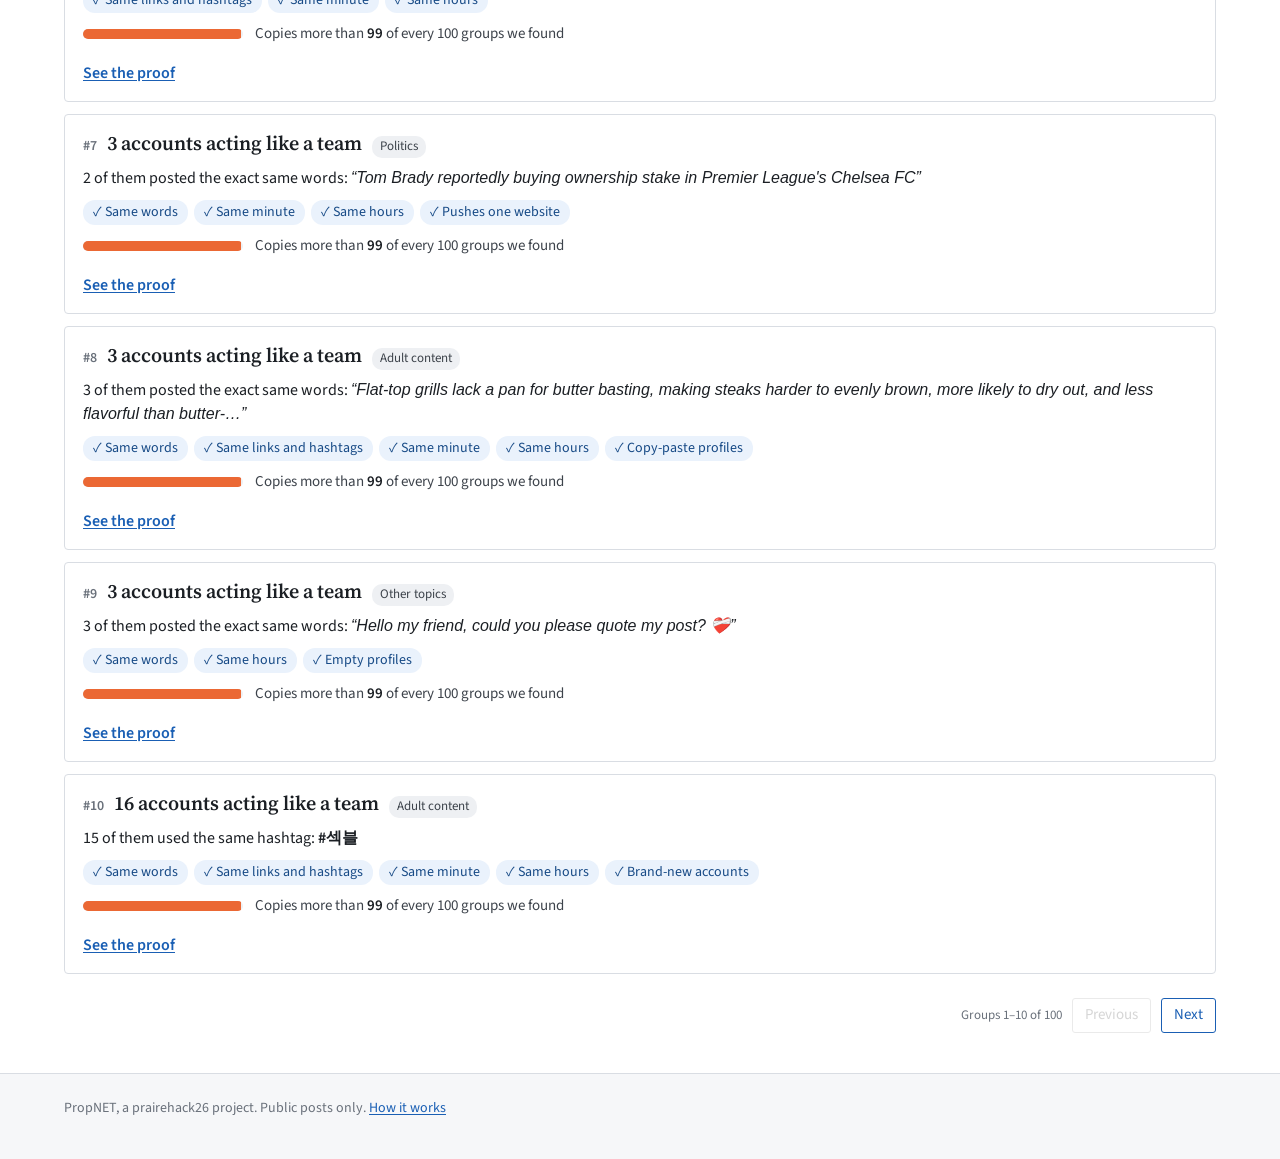
==== commit 71632e2f: "Show the data in plain language a beginner can follow Explore: each group is a card with a sentence " ====
--- a/docs/index.html
+++ b/docs/index.html
@@ -88,6 +88,44 @@
 #tip .m { color: var(--text-muted); }
 
 /* explore page */
+.intro { padding: 8px 0 18px; }
+.intro p { font-size: 17px; max-width: 46em; }
+.intro p.big { font-size: 20px; color: var(--text-primary); }
+.how { display: flex; gap: 24px; flex-wrap: wrap; padding: 0; margin: 14px 0 0; list-style: none; counter-reset: h; font-size: 15px; color: var(--text-secondary); }
+.how li { counter-increment: h; flex: 1; min-width: 200px; }
+.how li::before { content: counter(h); display: inline-block; width: 22px; height: 22px; border-radius: 50%; background: var(--navy); color: #fff; text-align: center; font-size: 13px; line-height: 22px; margin-right: 8px; font-weight: 700; }
+.card { border: 1px solid var(--rule); border-radius: 4px; padding: 16px 18px; margin-bottom: 12px; }
+.cardtop { display: flex; align-items: baseline; gap: 10px; flex-wrap: wrap; }
+.cardtop h2 { font-size: 20px; margin: 0; }
+.cardtop h2 a { color: var(--text-primary); text-decoration: none; }
+.cardtop h2 a:hover { text-decoration: underline; }
+.rank { color: var(--text-muted); font-size: 14px; font-weight: 600; }
+.topic { font-size: 13px; color: var(--text-secondary); background: var(--panel-2); padding: 1px 8px; border-radius: 10px; }
+.say { font-size: 16px; color: var(--text-primary); margin: 8px 0 10px; word-break: break-word; }
+.say q, .big q, .proofs q { font-style: italic; }
+.chips { display: flex; gap: 6px; flex-wrap: wrap; margin-bottom: 10px; }
+.chip { font-size: 14px; padding: 2px 10px; border-radius: 12px; background: #eaf2fc; color: #174a86; cursor: help; }
+.chip.real { background: #eaf6ee; color: #1d6b3a; }
+.meterrow { display: flex; align-items: center; gap: 12px; font-size: 15px; color: var(--text-secondary); cursor: help; margin: 6px 0; }
+.meter { width: 160px; height: 10px; background: var(--panel-2); border-radius: 5px; overflow: hidden; flex: none; }
+.meter i { display: block; height: 100%; background: var(--series-2); }
+.answer { font-size: 15px; color: #1d6b3a; margin: 6px 0 0; }
+.open { display: inline-block; margin-top: 10px; font-weight: 600; }
+.checks, .proofs { list-style: none; padding: 0; margin: 0; }
+.checks li { display: grid; grid-template-columns: 28px 220px minmax(0, 1fr); gap: 4px 10px; padding: 10px 0; border-bottom: 1px solid var(--grid); align-items: baseline; }
+.checks .tick { width: 22px; height: 22px; border-radius: 50%; background: #eaf2fc; color: #174a86; text-align: center; line-height: 22px; font-weight: 700; }
+.checks li.real .tick { background: #eaf6ee; color: #1d6b3a; }
+.checks span:last-child { color: var(--text-secondary); }
+@media (max-width: 700px) { .checks li { grid-template-columns: 28px 1fr; } .checks span:last-child { grid-column: 2; } }
+.proofs li { padding: 10px 0; border-bottom: 1px solid var(--grid); font-size: 16px; word-break: break-word; }
+.hours { display: grid; grid-template-columns: repeat(24, 1fr); gap: 3px; height: 120px; align-items: end; border-bottom: 1px solid var(--rule); max-width: 760px; }
+.hours div { height: 100%; display: flex; align-items: flex-end; cursor: help; }
+.hours i { display: block; width: 100%; background: var(--series-1); border-radius: 2px 2px 0 0; }
+.hourlbl { position: relative; height: 22px; font-size: 13px; color: var(--text-muted); max-width: 760px; }
+.hourlbl span { position: absolute; top: 4px; }
+details.expert { margin-top: 24px; border: 1px solid var(--rule); border-radius: 4px; padding: 12px 16px; }
+details.expert > summary { font-size: 16px; font-weight: 600; color: var(--link); }
+details.expert[open] > summary { margin-bottom: 12px; }
 .crumb { font-size: 14px; color: var(--text-muted); margin: 18px 0 10px; }
 .crumb a { color: var(--text-muted); }
 .ghead { display: flex; gap: 20px; align-items: flex-start; justify-content: space-between; flex-wrap: wrap; margin-bottom: 14px; }
@@ -136,10 +174,10 @@
 <div class="wrap">
   <div class="controls">
     <label>Dataset <select id="ds" aria-label="Dataset"></select></label>
-    <label class="grow">Search <input id="q" type="search" placeholder="Handle, DID, link, #tag or text, then Enter"></label>
+    <label class="grow">Find an account or word <input id="q" type="search" placeholder="Type a name, link or #hashtag and press Enter"></label>
     <span id="filters" style="display:contents"></span>
   </div>
-  <div class="notice"><b>Behavior, not opinions.</b> A group can be a real community. Open each post at its source and decide yourself.</div>
+  <div class="notice"><b>Copying isn't always bad.</b> Fans, news feeds and friends can act alike too. Look at the proof and decide for yourself.</div>
 </div>
 <main class="wrap" id="app"><p class="muted">Loading…</p></main>
 <footer><div class="wrap">PropNET, a prairehack26 project. Public posts only. <a class="proj" href="method.html">How it works</a></div></footer>
@@ -213,9 +251,9 @@
 }
 
 // ---------- layout helpers ----------
-const NAMES = { bluesky: 'Bluesky: last 24 hours, live', iowa: 'Bluesky: Iowa election accounts', x: 'X: Russian IRA trolls' };
-const ABOUT = { bluesky: 'Posts from the last 24 hours of the public Bluesky firehose.',
-  iowa: 'Bluesky accounts around the Iowa election, Oct 27 – Nov 10 2026.', x: 'Russian Internet Research Agency troll accounts on X, 2012–2018 (FiveThirtyEight).' };
+const NAMES = { bluesky: 'Bluesky: the last 24 hours', iowa: 'Bluesky: Iowa election accounts', x: 'X (Twitter): Russian troll accounts' };
+const ABOUT = { bluesky: 'everything posted on Bluesky in the last 24 hours',
+  iowa: 'Bluesky accounts around the Iowa election, Oct 27 to Nov 10, 2026', x: 'known Russian troll accounts on Twitter, 2012 to 2018' };
 const panel = (title, sub, body) => `<section class="panel"><h2>${title}</h2>${sub ? `<p class="sub">${sub}</p>` : ''}${body}</section>`;
 const crumb = (...links) => `<p class="crumb"><a href="#/${enc(name)}">All groups</a>${links.map(l => ' / ' + l).join('')}</p>`;
 const summary = items => `<div class="summary">${items.map(([v, l]) => `<div><b>${v}</b>${l}</div>`).join('')}</div>`;
@@ -249,35 +287,114 @@
 const setFilters = html => $('filters').innerHTML = html;
 
 // ---------- views ----------
+// ---------- plain language (the main pages speak in sentences, not numbers) ----------
+const TOPIC = { political: 'Politics', scam: 'Scam', porn: 'Adult content', other: 'Other topics' };
+const CLUE_TAGS = {
+  hidden: ['Hidden bot group', 'Several bot signs together, and they never say they are bots.'],
+  'new-accounts': ['Brand-new accounts', 'Most of the accounts were made in the same two weeks.'],
+  'same-name': ['Same name', 'Most of the accounts use the same display name.'],
+  'template-bio': ['Copy-paste profiles', 'Their profile descriptions are almost the same.'],
+  'blank-profiles': ['Empty profiles', 'Most accounts have no name and no description.'],
+  'gone-accounts': ['Deleted accounts', 'Many of the accounts were deleted or banned after posting.'],
+  'high-volume': ['Posts nonstop', 'New accounts with few followers that post a lot every day.'],
+  'own-domain': ['Pushes one website', 'Most of their links go to a website almost nobody else shares.'],
+  'no-sleep': ['Never sleeps', 'They post at every hour of the day and night.'],
+};
+const REAL_TAGS = {
+  'likely-community': ['Looks like real people', 'Old accounts with real, different profiles. This may be a real community.'],
+  disclosed: ['Says it is a bot', 'Their profiles say they are bots, news feeds or official accounts.'],
+};
+const plural = (n, one, many) => `${num(n)} ${n === 1 ? one : many}`;
+// The clues a group shows, in plain words. Each: [title, explanation]
+function clues(g) {
+  const out = [];
+  if (g.shared?.dup) out.push(['Same words', `${plural(g.shared.dup, 'post was', 'posts were')} copied word for word by two or more of them.`]);
+  if (g.shared?.item) out.push(['Same links and hashtags', `They shared the same links, hashtags, mentions or reposts ${plural(g.shared.item, 'time', 'times')}.`]);
+  if (g.keys.some(k => k.kind === 'tgt')) out.push(['Reply to the same posts', 'They keep replying to the same posts.']);
+  if (g.edges.some(e => e.fast > 0)) out.push(['Same minute', 'They often post the same thing less than a minute apart.']);
+  if (g.sched_sim >= .5) out.push(['Same hours', g.sched_sim >= .8 ? 'They are online at almost exactly the same hours, like workers on one shift.' : 'They are online at similar hours of the week.']);
+  for (const t of g.tags) if (CLUE_TAGS[t]) out.push(CLUE_TAGS[t]);
+  return out;
+}
+const realSigns = g => g.tags.filter(t => REAL_TAGS[t]).map(t => REAL_TAGS[t]);
+// "copies more than N of every 100 groups we found" (rank among all groups found; a ranking, not a probability)
+const beats = g => Math.max(0, Math.floor(pctAbove(g) * 100));
+const meter = g => `<div class="meterrow" data-tip="${esc(`Rank ${g.g} of ${num(D.n_groups)} groups found. This compares groups with each other. It is not the chance that they are fake.`)}">
+  <div class="meter" aria-hidden="true"><i style="width:${beats(g)}%"></i></div>
+  <span>Copies more than <b>${beats(g)}</b> of every 100 groups we found</span></div>`;
+// one sentence about the thing most members share
+function proof(k) {
+  const n = `${k.users} of them`;
+  if (k.kind === 'dup') return `${n} posted the exact same words: <q>${esc((k.sample || '').slice(0, 140))}${(k.sample || '').length > 140 ? '…' : ''}</q>`;
+  if (k.kind === 'tgt') { const i = keyInfo(k); return `${n} replied to the same ${ext(i.url, 'post')}.`; }
+  const v = k.key;
+  if (v.startsWith('url:')) return `${n} shared the same link: ${ext('https://' + v.slice(4), esc(v.slice(4).split('/')[0]))}`;
+  if (v.startsWith('#')) return `${n} used the same hashtag: <b>${esc(v)}</b>`;
+  if (v.startsWith('@')) return `${n} mentioned the same account: <b>${esc(keyInfo(k).text)}</b>`;
+  if (v.startsWith('rt:')) return `${n} reposted the same ${ext(keyInfo(k).url, 'post')}.`;
+  return `${n} share: ${esc(keyInfo(k).text)}`;
+}
+// The proof list: links to the same website are merged into one line, so a site with many pages isn't repeated
+function proofItems(g, max = 6) {
+  const out = [], byHost = {};
+  for (const k of g.keys) {
+    if (k.kind === 'item' && k.key.startsWith('url:')) {
+      const host = k.key.slice(4).split('/')[0];
+      if (byHost[host]) { const it = byHost[host]; it.n++; it.users = Math.max(it.users, k.users); it.posts.push(...(k.posts || []));
+        it.html = `${it.users} of them shared links to <b>${it.n}</b> different pages on ${ext('https://' + host, esc(host))}`; continue; }
+      if (out.length >= max) continue;
+      byHost[host] = { html: proof(k), posts: [...(k.posts || [])], n: 1, users: k.users }; out.push(byHost[host]); continue;
+    }
+    if (out.length < max) out.push({ html: proof(k), posts: k.posts || [] });
+  }
+  out.forEach(it => it.posts = it.posts.slice(0, 30));
+  return out;
+}
+const ROLE = { RightTroll: 'right-wing trolls', LeftTroll: 'left-wing trolls', NonEnglish: 'non-English trolls', NewsFeed: 'fake local-news accounts',
+  HashtagGamer: 'hashtag-game trolls', Fearmonger: 'fear-spreading trolls', Commercial: 'advertising accounts', Unknown: 'trolls with an unknown job' };
+const role = r => ROLE[r] || r;
+function answer(g) {
+  const cats = g.members.map(m => m.category).filter(Boolean);
+  if (cats.length) { const c = {}; cats.forEach(x => c[x] = (c[x] || 0) + 1); const [best, n] = Object.entries(c).sort((a, b) => b[1] - a[1])[0];
+    return `<b>${n} of ${cats.length}</b> are known ${esc(role(best))}.`; }
+  const lab = g.members.filter(m => typeof m.label === 'boolean');
+  if (lab.length) return `<b>${lab.filter(m => m.label).length} of ${lab.length}</b> are known propaganda accounts.`;
+  return null;
+}
+const chips = g => clues(g).map(([t, d]) => `<span class="chip" data-tip="${esc(d)}">✓ ${esc(t)}</span>`).join('') +
+  realSigns(g).map(([t, d]) => `<span class="chip real" data-tip="${esc(d)}">${esc(t)}</span>`).join('');
+
+// ---------- views ----------
 function viewList() {
   const kinds = [...new Set(D.groups.map(g => g.kind).filter(Boolean))];
-  const tags = [...new Set(D.groups.flatMap(g => g.tags))];
-  const hasKnown = D.groups.some(g => known(g));
-  const sel = (id, label, vals) => vals.length ? `<label>${label} <select id="${id}"><option value="">All</option>${vals.map(v => `<option>${esc(v)}</option>`).join('')}</select></label>` : '';
-  setFilters(sel('fk', 'Kind', kinds) + sel('ft', 'Tag', tags));
-  $('app').innerHTML = `${summary([[num(D.posts), 'posts'], [num(D.active_users), 'accounts scored'], [num(D.n_groups), 'groups found'],
-      [`${day(D.start)} – ${day(D.end)}`, 'time span']])}
-    <section class="panel"><div class="ghead"><div><h2>Groups</h2><p class="muted" style="font-size:14px;margin:0">${esc(ABOUT[name] || '')} Ranked by shared content per member. Strength is a group's rank among all groups found, not a probability. Select a group to see its evidence.</p></div></div>
-      <div class="scroll"><table><thead><tr><th class="n">#</th><th>${hint('kind', 'Kind')}</th>${tags.length ? `<th>${hint('tags', 'Tags')}</th>` : ''}<th class="n">${hint('accounts', 'Accounts')}</th><th>${hint('strength', 'Strength')}</th>${hasKnown ? `<th>${hint('known', 'Known')}</th>` : ''}<th class="n">${hint('schedule', 'Schedule')}</th><th>${hint('trace', 'Top shared trace')}</th></tr></thead><tbody id="rows"></tbody></table></div>
-      <div class="pager" id="pager"></div></section>
-    <p class="muted" style="font-size:13px">Showing the top ${D.groups.length} of ${num(D.n_groups)} groups. Data made ${esc(D.generated)}.</p>`;
+  const tags = [...new Set(D.groups.flatMap(g => g.tags))].filter(t => CLUE_TAGS[t] || REAL_TAGS[t]);
+  const sel = (id, label, vals, names) => vals.length ? `<label>${label} <select id="${id}"><option value="">All</option>${vals.map(v => `<option value="${esc(v)}">${esc(names[v]?.[0] || names[v] || v)}</option>`).join('')}</select></label>` : '';
+  setFilters(sel('fk', 'Topic', kinds, TOPIC) + sel('ft', 'Clue', tags, { ...CLUE_TAGS, ...REAL_TAGS }));
+  $('app').innerHTML = `<section class="intro">
+      <h1>Accounts that act like a team</h1>
+      <p>We looked at <b>${num(D.posts)}</b> posts from <b>${num(D.active_users)}</b> accounts (${esc(ABOUT[name] || name)}).
+        Some accounts copy each other: the same words, the same links, at the same hours. That can mean one person or company runs many fake accounts.
+        Here are the <b>${D.groups.length}</b> groups that copy each other the most.</p>
+      <ol class="how"><li><b>Each card is a group</b> of accounts that act alike.</li><li><b>The ✓ clues</b> show how they copy each other. Hover one to learn more.</li><li><b>Open a group</b> to see the proof and check it yourself.</li></ol>
+    </section>
+    <div id="cards"></div><div class="pager" id="pager"></div>`;
   const draw = () => {
     const fk = $('fk')?.value, ft = $('ft')?.value;
     const rows = D.groups.filter(g => (!fk || g.kind === fk) && (!ft || g.tags.includes(ft)));
-    const pages = Math.max(1, Math.ceil(rows.length / PER_PAGE)); page = Math.min(page, pages - 1);
-    $('rows').innerHTML = rows.slice(page * PER_PAGE, (page + 1) * PER_PAGE).map(g => { const k = g.keys[0], i = k && keyInfo(k);
-      return `<tr class="click" data-g="${g.g}" tabindex="0"><td class="n">${g.g}</td><td class="kind">${esc(g.kind || '')}</td>${tags.length ? `<td>${tagPills(g.tags)}</td>` : ''}
-      <td class="n">${g.size}</td><td style="white-space:nowrap">${strengthCell(g)}</td>${hasKnown ? `<td title="${esc(known(g)?.title || '')}">${esc(known(g)?.text || '')}</td>` : ''}<td class="n">${g.sched_sim.toFixed(2)}</td>
-      <td class="trace">${i ? `<div title="${esc(i.text.slice(0, 300))}"><span class="muted">${esc(i.label)} ×${k.users}</span> ${esc(i.text.slice(0, 160))}</div>` : ''}</td></tr>`; }).join('')
-      || '<tr><td colspan="8" class="muted">No groups match these filters.</td></tr>';
-    $('pager').innerHTML = `<span>${rows.length ? page * PER_PAGE + 1 : 0}–${Math.min(rows.length, (page + 1) * PER_PAGE)} of ${rows.length}</span>
+    const per = 10, pages = Math.max(1, Math.ceil(rows.length / per)); page = Math.min(page, pages - 1);
+    $('cards').innerHTML = rows.slice(page * per, (page + 1) * per).map(g => { const a = answer(g), href = `#/${enc(name)}/g/${g.g}`;
+      return `<article class="card"><div class="cardtop"><span class="rank">#${g.g}</span>
+          <h2><a href="${href}">${plural(g.size, 'account', 'accounts')} acting like a team</a></h2>${g.kind ? `<span class="topic">${esc(TOPIC[g.kind] || g.kind)}</span>` : ''}</div>
+        ${g.keys[0] ? `<p class="say">${proof(g.keys[0])}</p>` : ''}
+        <div class="chips">${chips(g)}</div>
+        ${meter(g)}
+        ${a ? `<p class="answer">Checked against the answer key: ${a}</p>` : ''}
+        <a class="open" href="${href}">See the proof</a></article>`; }).join('') || '<p class="muted">No groups match. Try “All” in the menus above.</p>';
+    $('pager').innerHTML = `<span>Groups ${rows.length ? page * per + 1 : 0}–${Math.min(rows.length, (page + 1) * per)} of ${rows.length}</span>
       <button id="prev" ${page ? '' : 'disabled'}>Previous</button><button id="next" ${page < pages - 1 ? '' : 'disabled'}>Next</button>`;
-    $('prev').onclick = () => { page--; draw(); }; $('next').onclick = () => { page++; draw(); };
+    $('prev').onclick = () => { page--; draw(); scrollTo(0, 0); }; $('next').onclick = () => { page++; draw(); scrollTo(0, 0); };
   };
   for (const id of ['fk', 'ft']) $(id)?.addEventListener('change', () => { page = 0; draw(); });
-  const open = tr => { if (tr) location.hash = `#/${enc(name)}/g/${tr.dataset.g}`; };
-  $('rows').addEventListener('click', e => open(e.target.closest('tr[data-g]')));
-  $('rows').addEventListener('keydown', e => { if (e.key === 'Enter') open(e.target.closest('tr[data-g]')); });
   draw();
 }
 
@@ -285,29 +402,50 @@
   setFilters('');
   const g = D.groups.find(x => x.g === +n);
   if (!g) return $('app').innerHTML = `${crumb()}<p class="muted">No such group.</p>`;
-  const shares = Object.entries(g.kind_shares || {}).map(([k, v]) => `${k} ${Math.round(v * 100)}%`).join(', ');
+  const a = answer(g), cl = clues(g), real = realSigns(g);
   $('app').innerHTML = `${crumb(`Group ${g.g}`)}
-    <div class="ghead"><div><h1>Group ${g.g}</h1><p>${esc(g.why)}</p>
-      <div class="row" style="margin-top:8px">${g.kind ? `<span class="pill">${esc(g.kind)}</span>` : ''}${tagPills(g.tags)}${shares ? `<span class="pill" title="Share of sampled posts closest to each topic">topic: ${esc(shares)}</span>` : ''}</div></div>
-      <div class="exports">Export <button data-x="members">Members CSV</button><button data-x="evidence">Evidence CSV</button><button data-x="graphml">GraphML</button><button data-x="json">JSON</button></div></div>
-    ${summary([[g.size, 'accounts'], [`<span title="Raw score ${g.score.toFixed(1)}">${topPct(g)}</span>`, hint('strength', `strength, rank ${g.g} of ${num(D.n_groups)}`)],
-      ...(known(g) ? [[esc(known(g).text), hint('known', 'answer key: ' + (g.members.some(m => m.category) ? 'main troll role' : 'labeled propaganda'))]] : []),
-      [g.sched_sim.toFixed(2), hint('schedule', 'schedule match')], [g.keys.length, hint('trace', 'shared traces')]])}
-    ${panel('Network', 'Accounts linked by the traces they share. Thicker lines share more. Hover an account, click to open it.', `<div class="legend" id="netlegend"></div><div class="net" id="net"></div>`)}
-    ${panel('Evidence', 'Traces shared by 2 or more members, most shared first. "In all data" counts every scored account that used the trace.',
-      `<div id="keys">${g.keys.slice(0, 10).map(keyBlock).join('')}</div>${more('morekeys', Math.min(g.keys.length, 60) - 10, 'traces')}${g.keys.length > 60 ? `<p class="muted" style="font-size:13px">${g.keys.length - 60} more traces are in the JSON export.</p>` : ''}`)}
-    <div class="grid2">
+    <section class="intro"><h1>${plural(g.size, 'account', 'accounts')} acting like a team</h1>
+      <p class="big">${g.keys[0] ? proof(g.keys[0]) : ''}</p>
+      ${meter(g)}
+      ${a ? `<p class="answer">Checked against the answer key: ${a}</p>` : ''}
+      ${g.kind ? `<p class="muted">Their posts are mostly about: <b>${esc(TOPIC[g.kind] || g.kind)}</b></p>` : ''}
+    </section>
+    <section class="panel"><h2>The clues</h2><p class="sub">What these accounts do the same way.</p>
+      <ul class="checks">${cl.map(([t, d]) => `<li><span class="tick">✓</span><b>${esc(t)}</b><span>${esc(d)}</span></li>`).join('')}
+      ${real.map(([t, d]) => `<li class="real"><span class="tick">!</span><b>${esc(t)}</b><span>${esc(d)}</span></li>`).join('')}</ul></section>
+    <section class="panel"><h2>Who copies who</h2><p class="sub">Each dot is an account. A line means two accounts copied each other. The more lines, the more they act as one team. Hover a dot to see the account.</p>
+      <div class="legend" id="netlegend"></div><div class="net" id="net"></div></section>
+    <section class="panel"><h2>The proof</h2><p class="sub">The things most of them share. Open the posts to check them yourself.</p>
+      <ul class="proofs">${proofItems(g).map(({ html, posts }) => `<li>${html}${posts.length ? `<details><summary>See ${posts.length} posts</summary><div class="posts">${posts.map(postLine).join('')}</div></details>` : ''}</li>`).join('')}</ul></section>
+    <section class="panel"><h2>What time they post</h2><p class="sub" id="hourtxt"></p><div id="hours"></div></section>
+    <details class="expert"><summary>For investigators: all the details</summary>
+      <div class="exports">Download <button data-x="members">Members CSV</button><button data-x="evidence">Evidence CSV</button><button data-x="graphml">GraphML</button><button data-x="json">JSON</button></div>
+      ${summary([[g.score.toFixed(1), 'raw score'], [`${g.g} of ${num(D.n_groups)}`, 'rank'], [g.sched_sim.toFixed(2), 'schedule similarity (0–1)'], [g.keys.length, 'shared traces']])}
+      <p>${esc(g.why)}</p>
+      ${panel('All shared traces', '"In all data" counts every scored account that used the trace.', `<div id="keys">${g.keys.slice(0, 60).map(keyBlock).join('')}</div>`)}
       ${panel('Timeline', 'One row per account, one dot per post. Orange posts share a trace with another member.', '<div id="tl"></div>')}
-      ${panel('Weekly schedule', 'Posts by weekday and hour (UTC; X data: hours as stored). Real people have quiet hours.', '<div id="heat"></div><p id="tz" style="font-size:13px;margin:10px 0 0"></p>')}
-    </div>
-    ${panel('Strongest links', 'Account pairs with the most shared traces, weighted so rare traces count more.', `<div class="scroll">${pairTable(g.edges.slice(0, 15))}</div>`)}
-    ${panel('Members', 'Public account facts. "Gone" accounts were deleted, deactivated or taken down.', `<div class="scroll" id="members">${memberTable(g, 25)}</div>${more('moremembers', g.members.length - 25, 'members')}`)}`;
-  $('morekeys')?.addEventListener('click', e => { $('keys').innerHTML = g.keys.slice(0, 60).map(keyBlock).join(''); e.target.remove(); });
-  $('moremembers')?.addEventListener('click', e => { $('members').innerHTML = memberTable(g); e.target.remove(); });
+      ${panel('Weekly schedule', 'Posts by weekday and hour (UTC).', '<div id="heat"></div><p id="tz" style="font-size:14px;margin:10px 0 0"></p>')}
+      ${panel('Strongest links', 'Account pairs with the most shared traces.', `<div class="scroll">${pairTable(g.edges.slice(0, 15))}</div>`)}
+      ${panel('Members', 'Public account facts. "Gone" accounts were deleted, deactivated or taken down.', `<div class="scroll">${memberTable(g)}</div>`)}
+    </details>`;
   document.querySelectorAll('[data-x]').forEach(b => b.onclick = () => exportGroup(g, b.dataset.x));
   network(g);
+  hours(g.schedule);
   $('tl').innerHTML = timeline(g);
   heat(g.schedule);
+}
+
+// "What time they post": 24 bars, one per hour of the day
+function hours(h) {
+  const by = Array.from({ length: 24 }, (_, i) => [0, 1, 2, 3, 4, 5, 6].reduce((a, d) => a + (h[d * 24 + i] || 0), 0));
+  const tot = by.reduce((a, b) => a + b, 0), max = Math.max(...by, 1);
+  const lbl = i => i === 0 ? '12am' : i < 12 ? i + 'am' : i === 12 ? '12pm' : (i - 12) + 'pm';
+  if (!tot) { $('hourtxt').textContent = 'No posting times in this data.'; return; }
+  const best = by.indexOf(max), quiet = by.filter(v => v < max * .1).length;
+  $('hourtxt').textContent = `Each bar is one hour of the day (UTC time). Taller bars mean more posts. They post most around ${lbl(best)}.` +
+    (D.end - D.start >= 3 * 86400 ? (quiet >= 5 ? ' Real people sleep, so quiet hours are normal.' : ' They hardly ever go quiet, which real people usually do when they sleep.') : '');
+  $('hours').innerHTML = `<div class="hours">${by.map((v, i) => `<div data-tip="${esc(`${lbl(i)}: ${num(v)} posts`)}"><i style="height:${Math.max(2, v / max * 100)}%"></i></div>`).join('')}</div>
+    <div class="hourlbl">${[0, 6, 12, 18].map(i => `<span style="left:${i / 24 * 100}%">${lbl(i)}</span>`).join('')}</div>`;
 }
 
 // ---------- network canvas (force layout, like Coordiscope) ----------
@@ -326,7 +464,7 @@
   const cats = {}; g.members.forEach(m => { const c = truth(m); if (c) cats[c] = (cats[c] || 0) + 1; });
   const top = Object.keys(cats).sort((a, b) => cats[b] - cats[a]).slice(0, 3), pal = ['var(--series-1)', 'var(--series-2)', 'var(--series-3)'];
   const color = m => { const c = truth(m); return c == null ? 'var(--series-1)' : top.includes(c) ? pal[top.indexOf(c)] : 'var(--other)'; };
-  $('netlegend').innerHTML = top.length ? top.map((c, i) => `<span><i style="background:${pal[i]}"></i>${esc(c)}</span>`).join('') +
+  $('netlegend').innerHTML = top.length ? top.map((c, i) => `<span><i style="background:${pal[i]}"></i>${esc(role(c).replace(/^./, x => x.toUpperCase()))}</span>`).join('') +
     (Object.keys(cats).length > 3 ? '<span><i style="background:var(--other)"></i>Other</span>' : '') : '';
   let seed = 7; const rnd = () => (seed = (seed * 16807) % 2147483647) / 2147483647;
   const P = ids.map(() => ({ x: W / 2 + (rnd() - .5) * W * .6, y: H / 2 + (rnd() - .5) * H * .6 }));
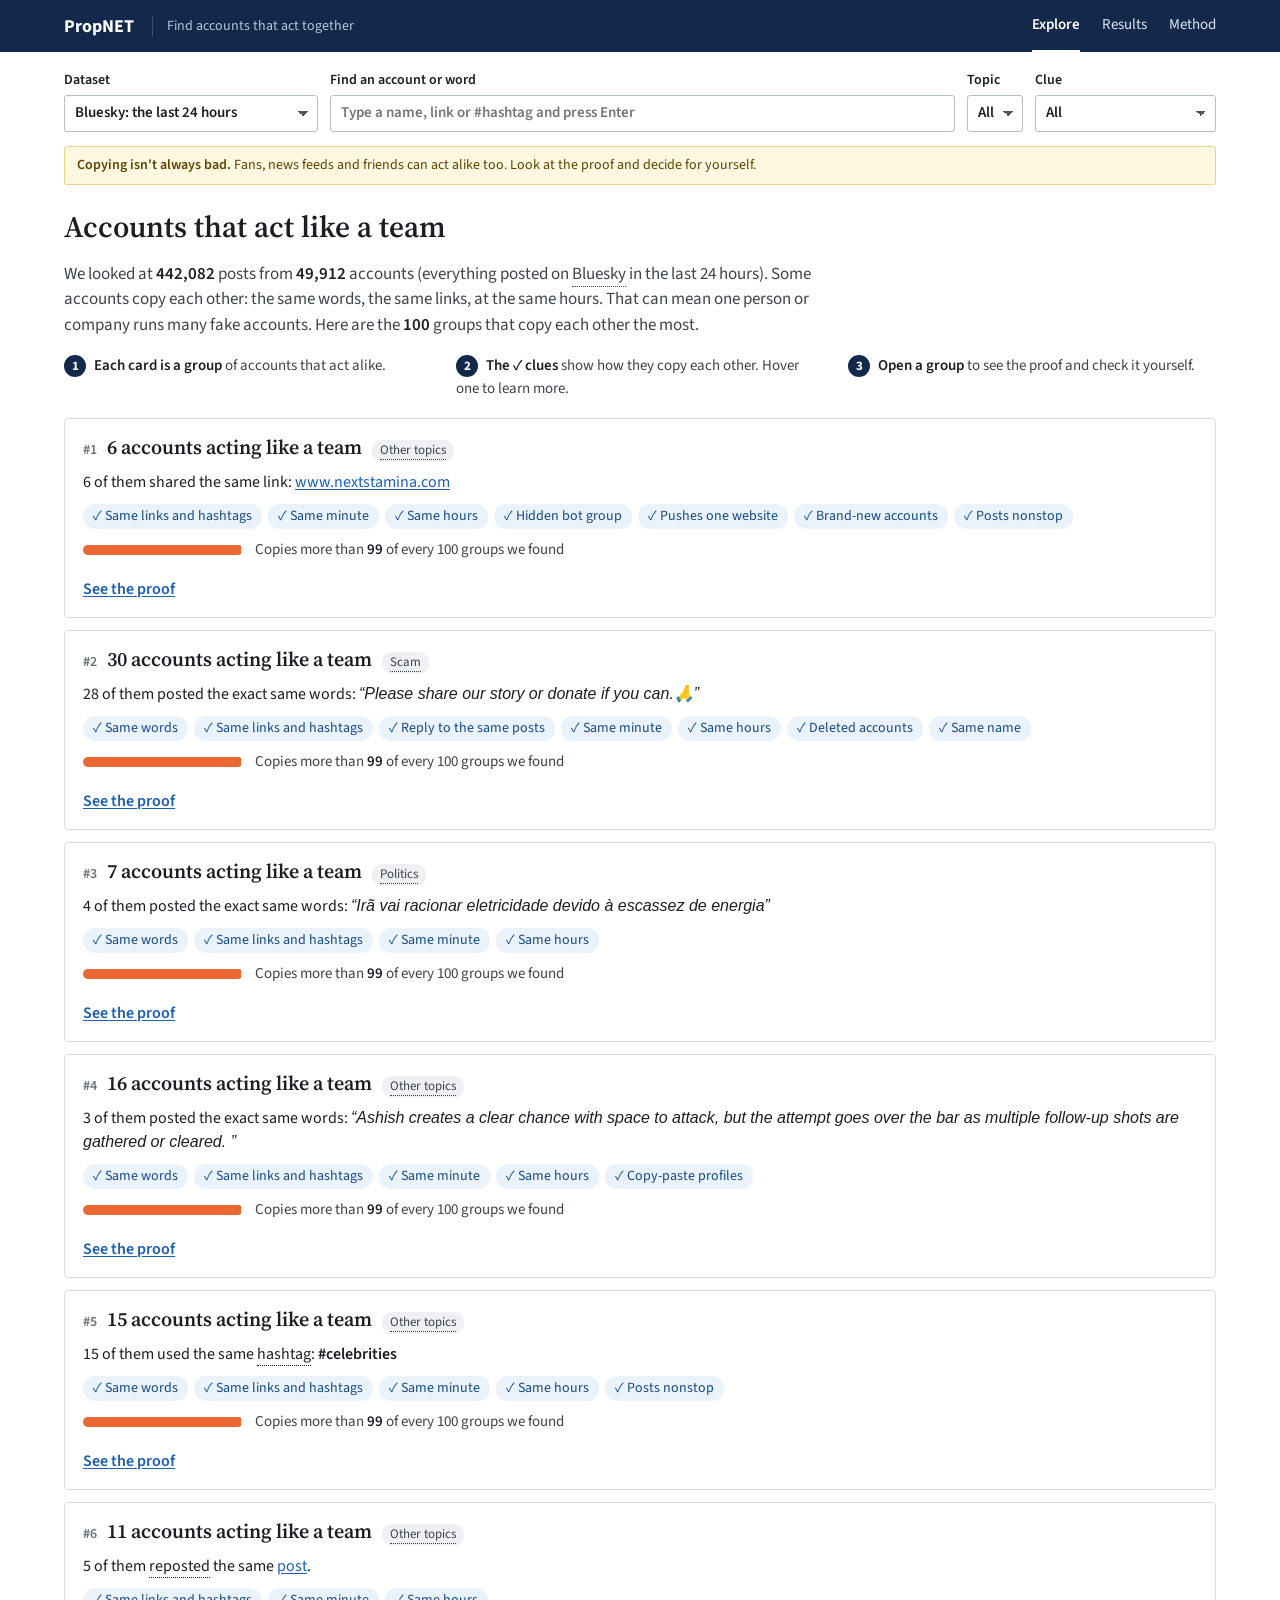
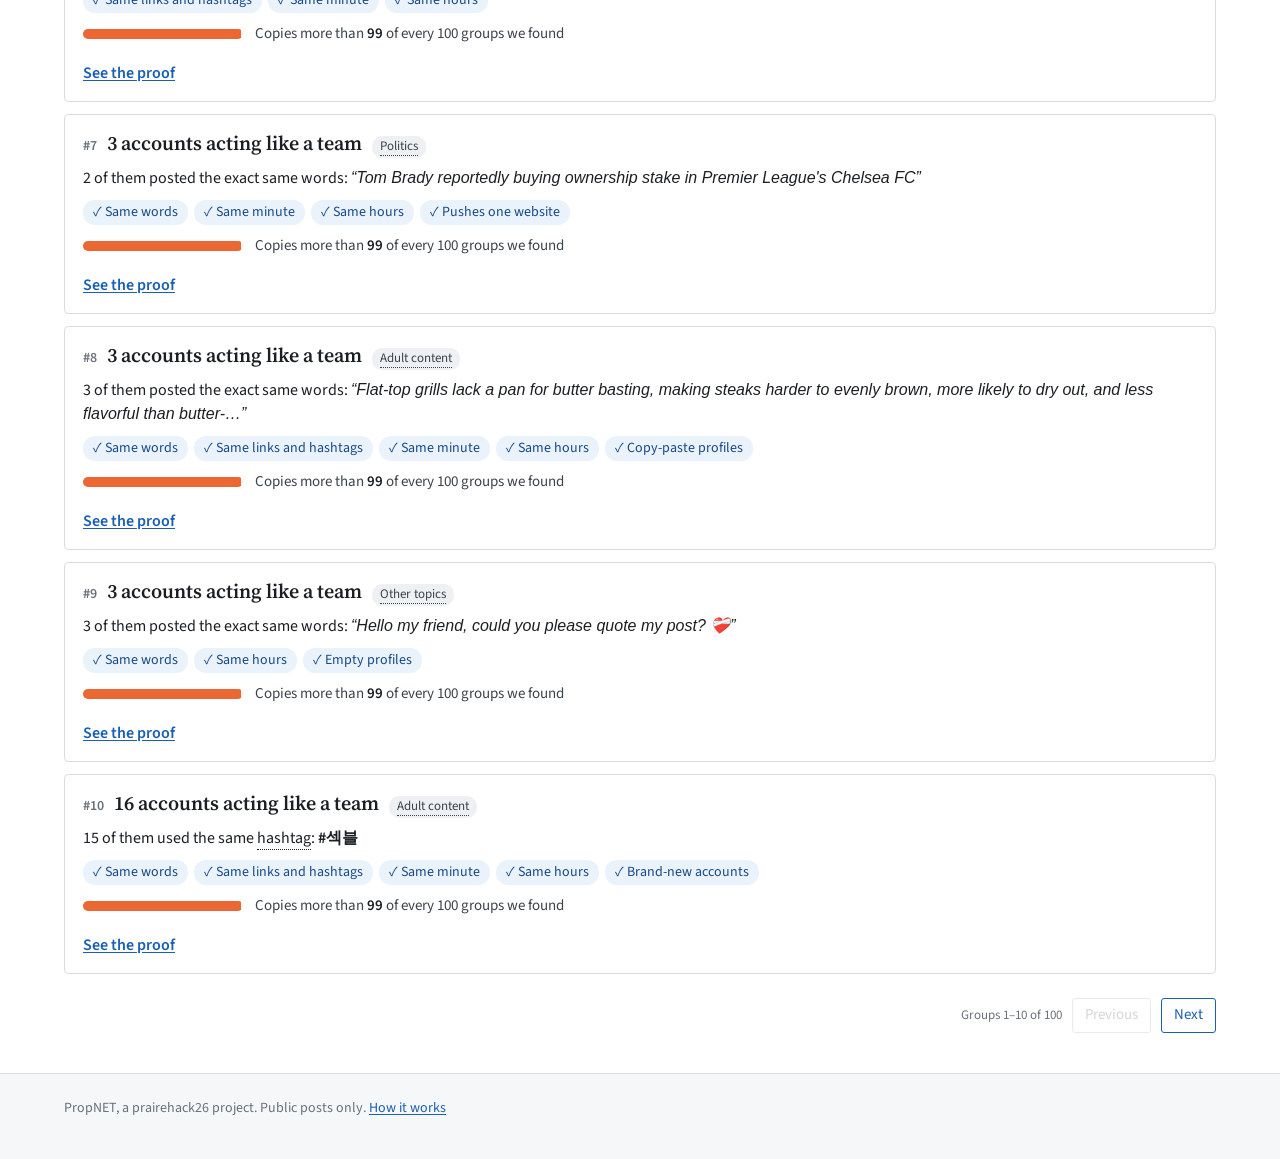
==== commit 4c6a14a2: "Explain every term on hover with a glossary Troll jobs, topics, answer key, propaganda, hashtags, re" ====
--- a/docs/index.html
+++ b/docs/index.html
@@ -393,6 +393,7 @@
     $('pager').innerHTML = `<span>Groups ${rows.length ? page * per + 1 : 0}–${Math.min(rows.length, (page + 1) * per)} of ${rows.length}</span>
       <button id="prev" ${page ? '' : 'disabled'}>Previous</button><button id="next" ${page < pages - 1 ? '' : 'disabled'}>Next</button>`;
     $('prev').onclick = () => { page--; draw(); scrollTo(0, 0); }; $('next').onclick = () => { page++; draw(); scrollTo(0, 0); };
+    glossify($('cards')); glossify(document.querySelector('.intro'));
   };
   for (const id of ['fk', 'ft']) $(id)?.addEventListener('change', () => { page = 0; draw(); });
   draw();
@@ -630,6 +631,93 @@
     group: g }, null, 1), 'application/json');
 }
 
+/* ---------- glossary: every term a beginner may not know gets a hover explanation ---------- */
+const GLOSSARY = {
+  // troll jobs in the X data (from the Clemson University researchers who sorted the accounts)
+  'right-wing trolls': 'Russian troll accounts that pretended to be conservative Americans. They posted pro-Trump, nationalist and anti-immigrant messages.',
+  'left-wing trolls': 'Russian troll accounts that pretended to be liberal Americans, often Black activists. They posted about race and identity and attacked mainstream Democrats.',
+  'non-English trolls': 'Russian troll accounts that posted mostly in Russian, German or other languages, aimed at people outside the United States.',
+  'fake local-news accounts': 'Russian troll accounts that pretended to be local news sites (with names like a city plus "Today"). They posted real local headlines to earn trust.',
+  'hashtag-game trolls': 'Russian troll accounts that joined popular Twitter word games (like #MyOlympicSportWouldBe) to look like normal people and gain followers, sometimes slipping in politics.',
+  'fear-spreading trolls': 'Russian troll accounts that spread made-up emergencies, like a fake food-poisoning outbreak, to scare people.',
+  'advertising accounts': 'Accounts that posted ads and sales posts.',
+  'trolls with an unknown job': 'Troll accounts the researchers could not sort into a job.',
+  // topics
+  'Politics': 'Their posts are mostly about elections, governments, wars or political sides.',
+  'Scam': 'Their posts mostly try to get money or clicks: fake giveaways, crypto, "send money", fake deals.',
+  'Adult content': 'Their posts mostly advertise sexual content. Spam networks often do this.',
+  'Other topics': 'Their posts are about something else: sports, news, games, everyday life.',
+  // everyday words in this topic
+  'troll farm': 'An office where people are paid to run many fake social media accounts.',
+  'Internet Research Agency': 'A Russian company in St. Petersburg that ran thousands of fake social media accounts, including to influence the 2016 US election.',
+  'propaganda': 'Messages made to push people toward a belief, often by hiding who is behind them or by bending the truth.',
+  'trolls': 'Fake accounts run by people pretending to be someone else, to fool or stir up others.',
+  'troll': 'A fake account run by a person pretending to be someone else, to fool or stir up others.',
+  'answer key': 'Information we already know for sure, like accounts researchers or the platform already identified. We use it to check whether PropNET got it right.',
+  'bots': 'Accounts run by a computer program instead of a person.',
+  'bot': 'An account run by a computer program instead of a person.',
+  'hashtags': 'Words starting with #, like #election. Clicking one shows everyone using it.',
+  'hashtag': 'A word starting with #, like #election. Clicking one shows everyone using it.',
+  'reposts': 'Sharing someone else\'s post on your own page (called a retweet on X).',
+  'reposted': 'Shared someone else\'s post on their own page (called a retweet on X).',
+  'mentions': 'Tagging another account in a post with @, like @someone.',
+  'mentioned': 'Tagged another account in a post with @, like @someone.',
+  'UTC': 'World time, the same everywhere. Chicago is 6 hours behind UTC in winter, London is the same as UTC.',
+  'Bluesky': 'A social network similar to X (Twitter). Its posts are public, so anyone can study them.',
+  'Telegram': 'A messaging app with public channels, very popular in Russia and Ukraine.',
+  'firehose': 'The live stream of every new public post on Bluesky, about 40 posts a second.',
+  'display name': 'The name shown on an account\'s profile, which can be anything, unlike the @handle.',
+  'profiles': 'The page about an account: its name, picture and short description.',
+  'Random groups': 'Groups made by shuffling accounts randomly. They show what the result would look like by pure luck.',
+  'picked at random': 'Chosen by pure luck, without PropNET. This shows what you would get by guessing.',
+  'operator': 'The person or group secretly running the accounts.',
+  'state actors': 'Governments, or groups working for a government.',
+  // expert words
+  'raw score': 'The number PropNET uses to rank groups: how much its members share per member. Higher means more copying. It has no fixed maximum.',
+  'shared traces': 'Things two or more members have in common: the same text, link, hashtag, mention, repost or reply.',
+  'shared trace': 'Something two or more members have in common: the same text, link, hashtag, mention, repost or reply.',
+  'schedule similarity': 'How alike their posting hours are, from 0 (nothing alike) to 1 (exactly the same).',
+  'GraphML': 'A file format for networks. It opens in tools like Gephi to draw and study the group.',
+  'CSV': 'A simple table file that opens in Excel or Google Sheets.',
+  'JSON': 'A data file programmers can read, with everything about the group.',
+  'DID': 'A Bluesky account\'s permanent ID. The @handle can change, the DID never does.',
+  'Leiden clustering': 'A math method that finds tight groups in a network, like friend circles in a school.',
+  'purity': 'How many accounts in a group share the group\'s most common troll job.',
+  'cosine': 'A math way to compare two patterns, from 0 (nothing alike) to 1 (identical).',
+  'labeled': 'Marked by researchers as a propaganda account.',
+};
+const GLOSS_TERMS = Object.keys(GLOSSARY).sort((a, b) => b.length - a.length);
+const GLOSS_RE = new RegExp('(^|[^\\w-])(' + GLOSS_TERMS.map(t => t.replace(/[.*+?^${}()|[\]\\]/g, '\\$&')).join('|') + ')(?![\\w-])', 'gi');
+const GLOSS_LOWER = Object.fromEntries(GLOSS_TERMS.map(t => [t.toLowerCase(), t]));
+// Wrap the first use of each term in each block (card, list item, paragraph...) with a hover explanation
+function glossify(root) {
+  if (!root) return;
+  const SKIP = 'a, code, button, select, option, input, textarea, script, style, svg, .hint, [data-tip], #tip, header, .mono, q, .posts';
+  const walker = document.createTreeWalker(root, NodeFilter.SHOW_TEXT, { acceptNode: n =>
+    !n.nodeValue.trim() || n.parentElement.closest(SKIP) ? NodeFilter.FILTER_REJECT : NodeFilter.FILTER_ACCEPT });
+  const nodes = []; while (walker.nextNode()) nodes.push(walker.currentNode);
+  const seen = new WeakMap();
+  for (const node of nodes) {
+    const block = node.parentElement.closest('.card, li, dd, dt, p, h1, h2, h3, section, td, th, .dotbox, .cluerow') || root;
+    let used = seen.get(block);
+    if (!used) { used = new Set([...block.querySelectorAll('.hint')].map(h => GLOSS_LOWER[h.textContent.toLowerCase()]).filter(Boolean)); seen.set(block, used); }
+    const text = node.nodeValue; let out = '', last = 0, changed = false, m;
+    GLOSS_RE.lastIndex = 0;
+    while ((m = GLOSS_RE.exec(text))) {
+      const word = m[2], key = GLOSS_LOWER[word.toLowerCase()] || word;
+      if (!GLOSSARY[key] || used.has(key) || (key === 'DID' && word !== 'DID') || (key === 'UTC' && word !== 'UTC')) continue;
+      used.add(key); changed = true;
+      const start = m.index + m[1].length;
+      out += escG(text.slice(last, start)) + `<span class="hint" tabindex="0" data-tip="${escG(GLOSSARY[key])}">${escG(word)}</span>`;
+      last = start + word.length;
+    }
+    if (!changed) continue;
+    const span = document.createElement('span'); span.innerHTML = out + escG(text.slice(last));
+    node.replaceWith(...span.childNodes);
+  }
+}
+function escG(s) { return String(s).replace(/[&<>"']/g, c => ({ '&': '&amp;', '<': '&lt;', '>': '&gt;', '"': '&quot;', "'": '&#39;' }[c])); }
+
 // ---------- routing ----------
 async function route() {
   if (!window.DATASETS) await script('datasets.js').catch(() => {});
@@ -648,6 +736,7 @@
   else if (view === 'k') viewKey(a, decodeURIComponent(b.join('/')));
   else if (view === 's') { $('q').value = decodeURIComponent(a); viewSearch(decodeURIComponent(a)); }
   else viewList();
+  glossify($('app'));
 }
 $('ds').onchange = () => location.hash = '#/' + enc($('ds').value);
 $('q').onkeydown = e => { if (e.key === 'Enter' && $('q').value.trim()) location.hash = `#/${enc(name)}/s/${enc($('q').value.trim())}`; };
@@ -659,6 +748,7 @@
 document.addEventListener('focusout', () => showTip(null));
 // the project pages exist only on the public site (docs/); hide their links elsewhere
 fetch('method.html', { method: 'HEAD' }).then(r => { if (!r.ok) throw 0; }).catch(() => document.querySelectorAll('.proj').forEach(a => a.remove()));
+glossify(document.querySelector('.notice'));
 addEventListener('hashchange', route);
 route().catch(e => $('app').textContent = 'Could not load the data: ' + e);
 </script>
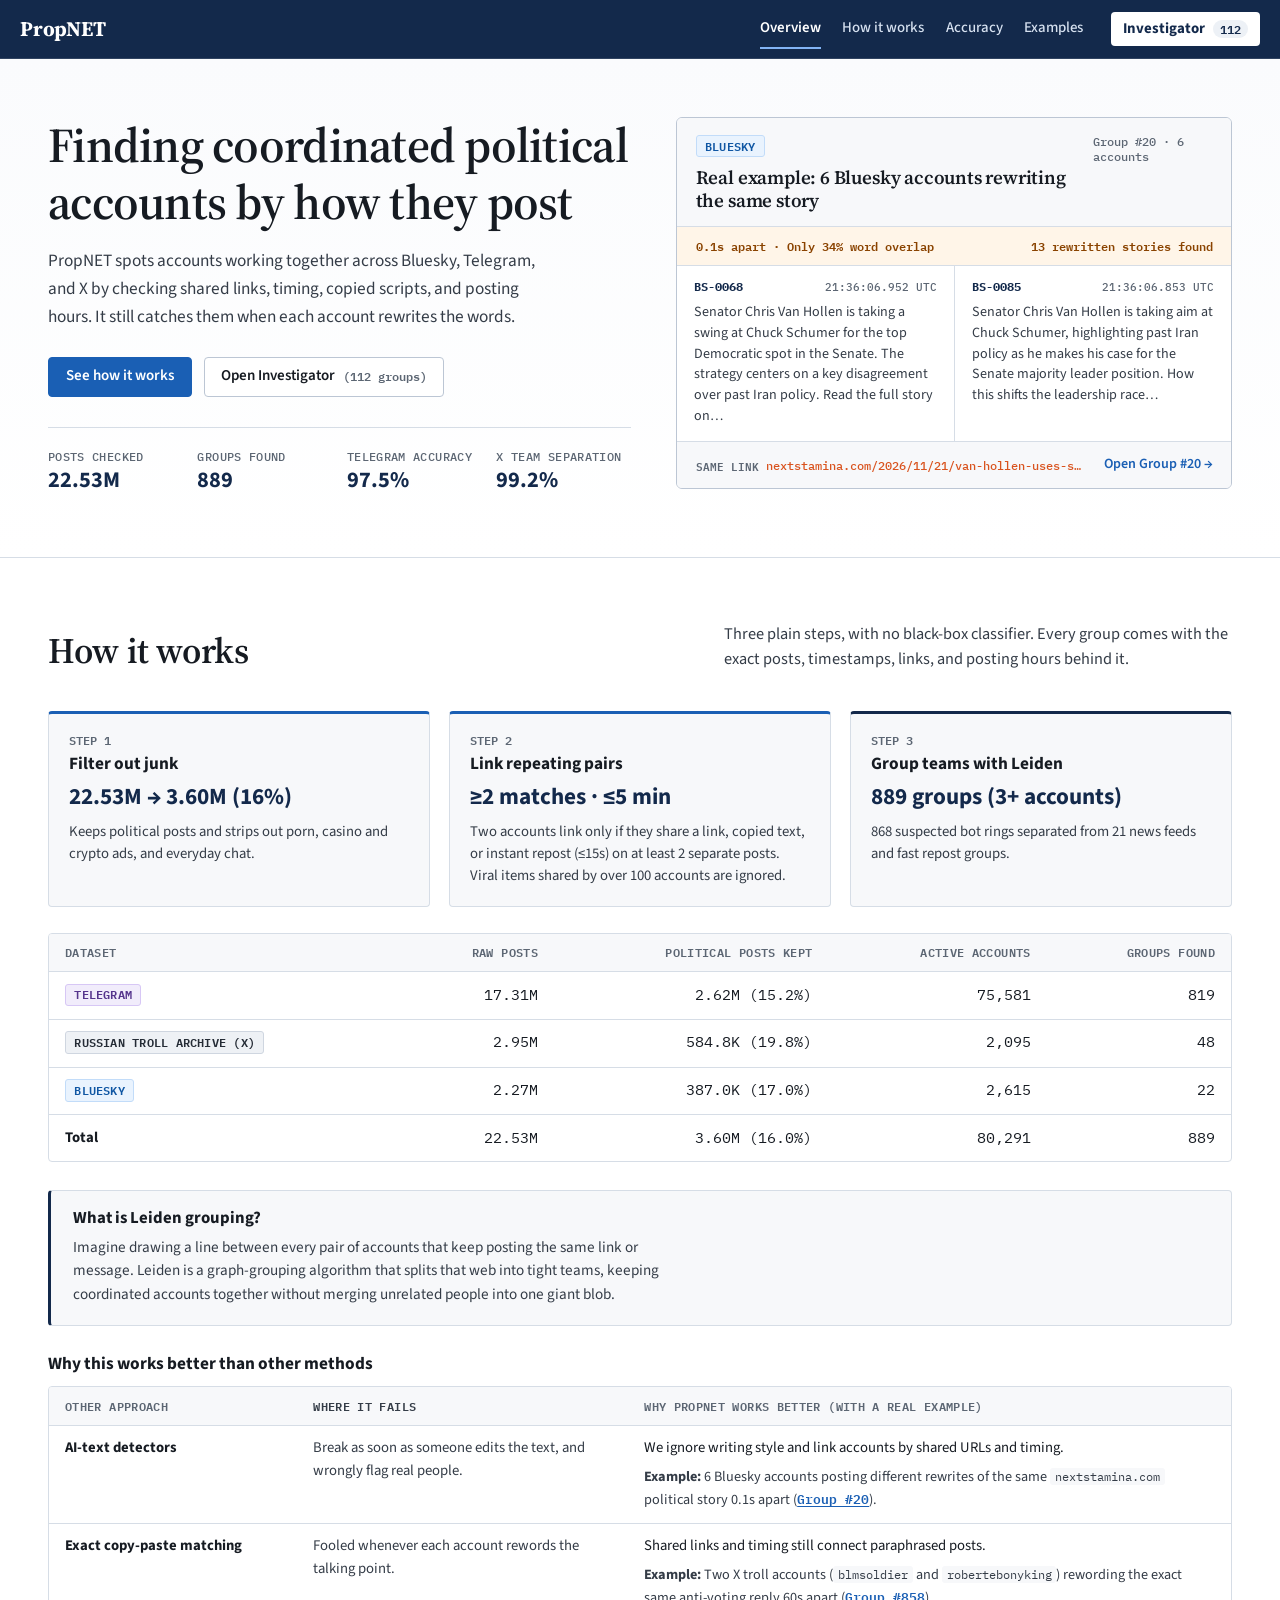
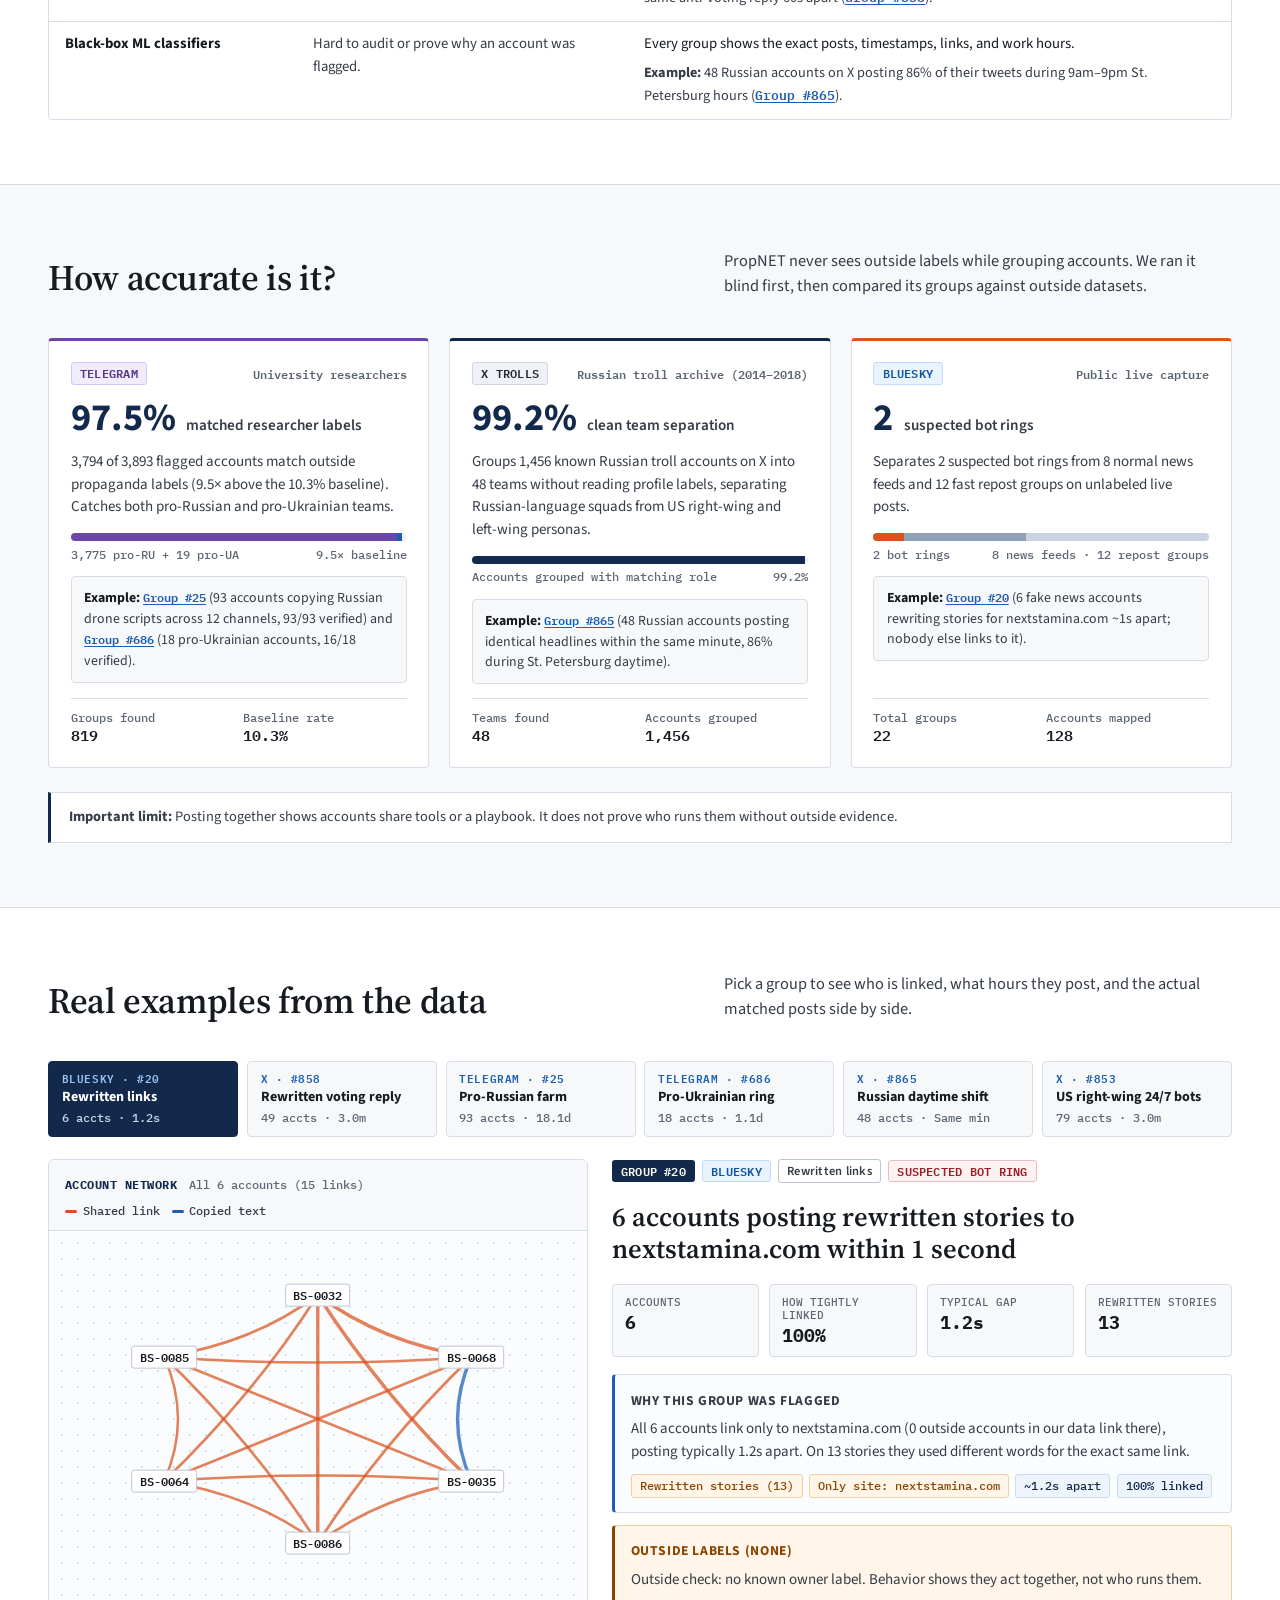
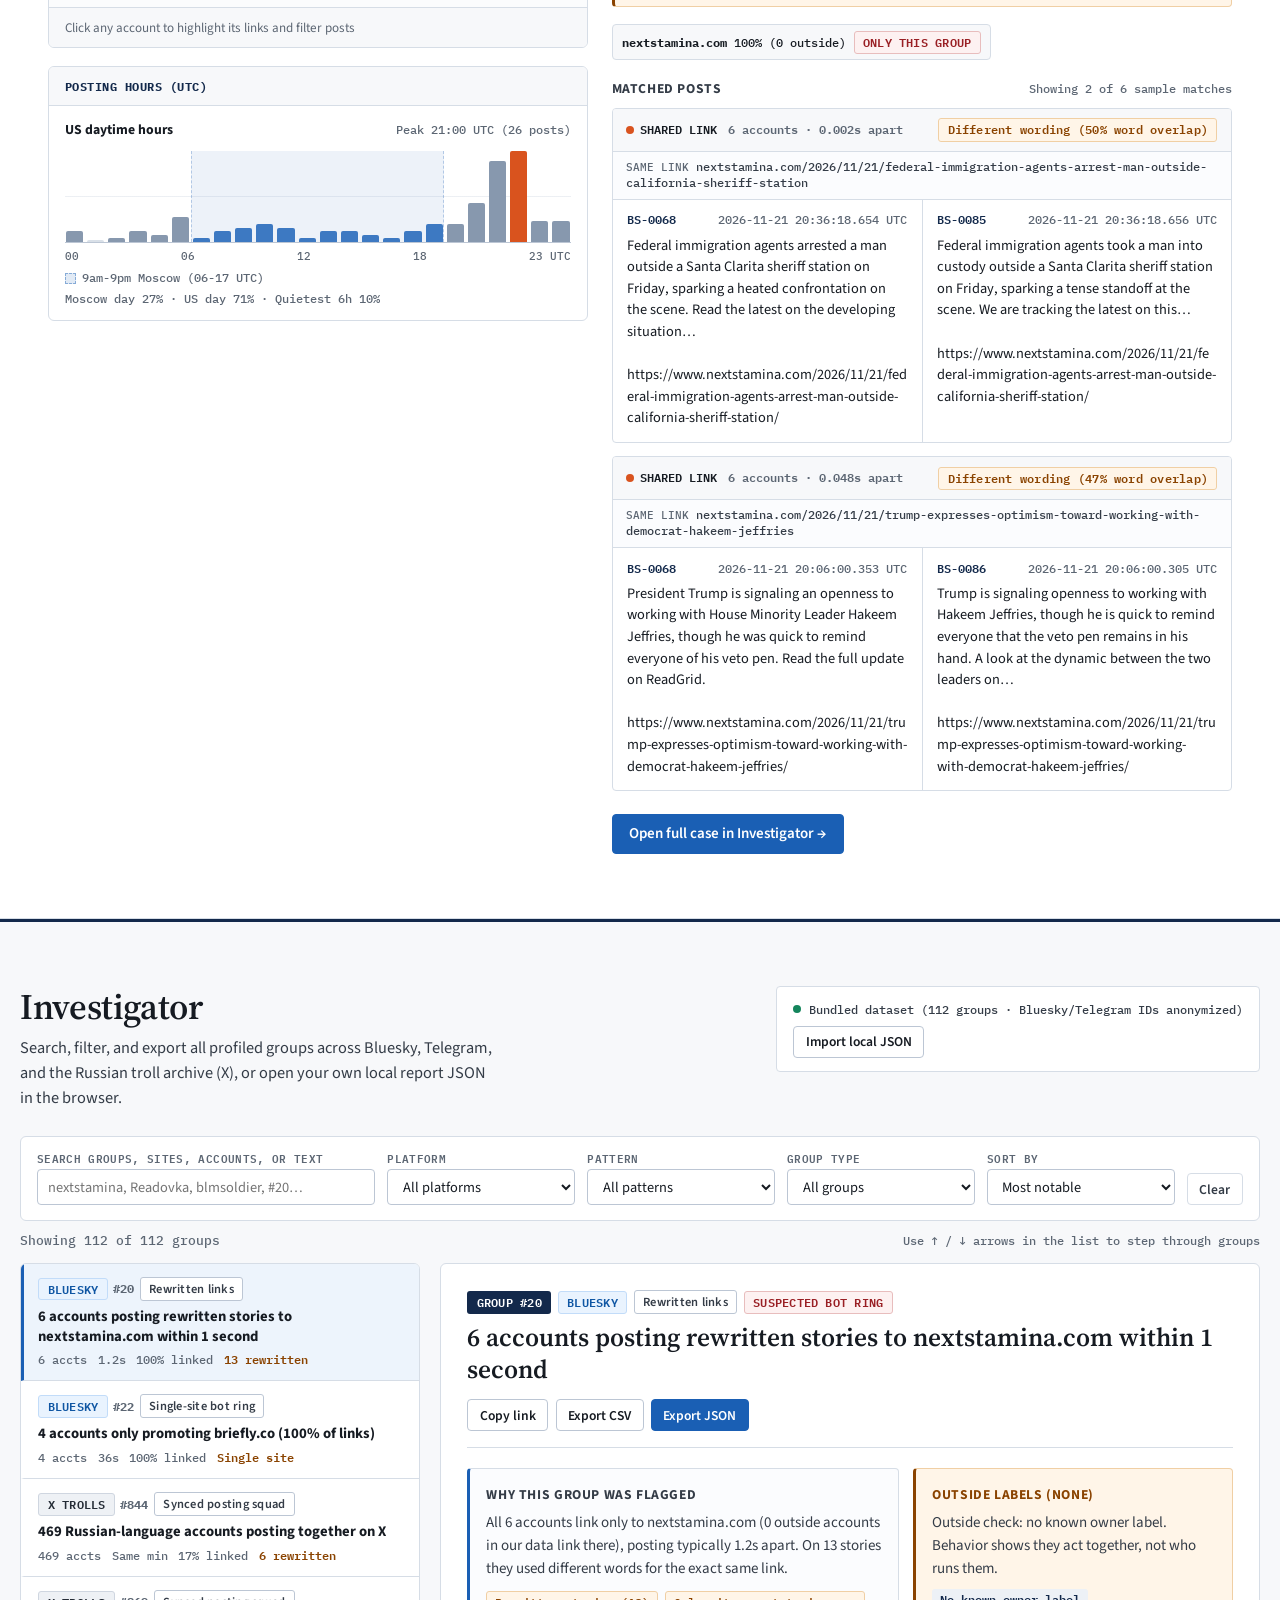
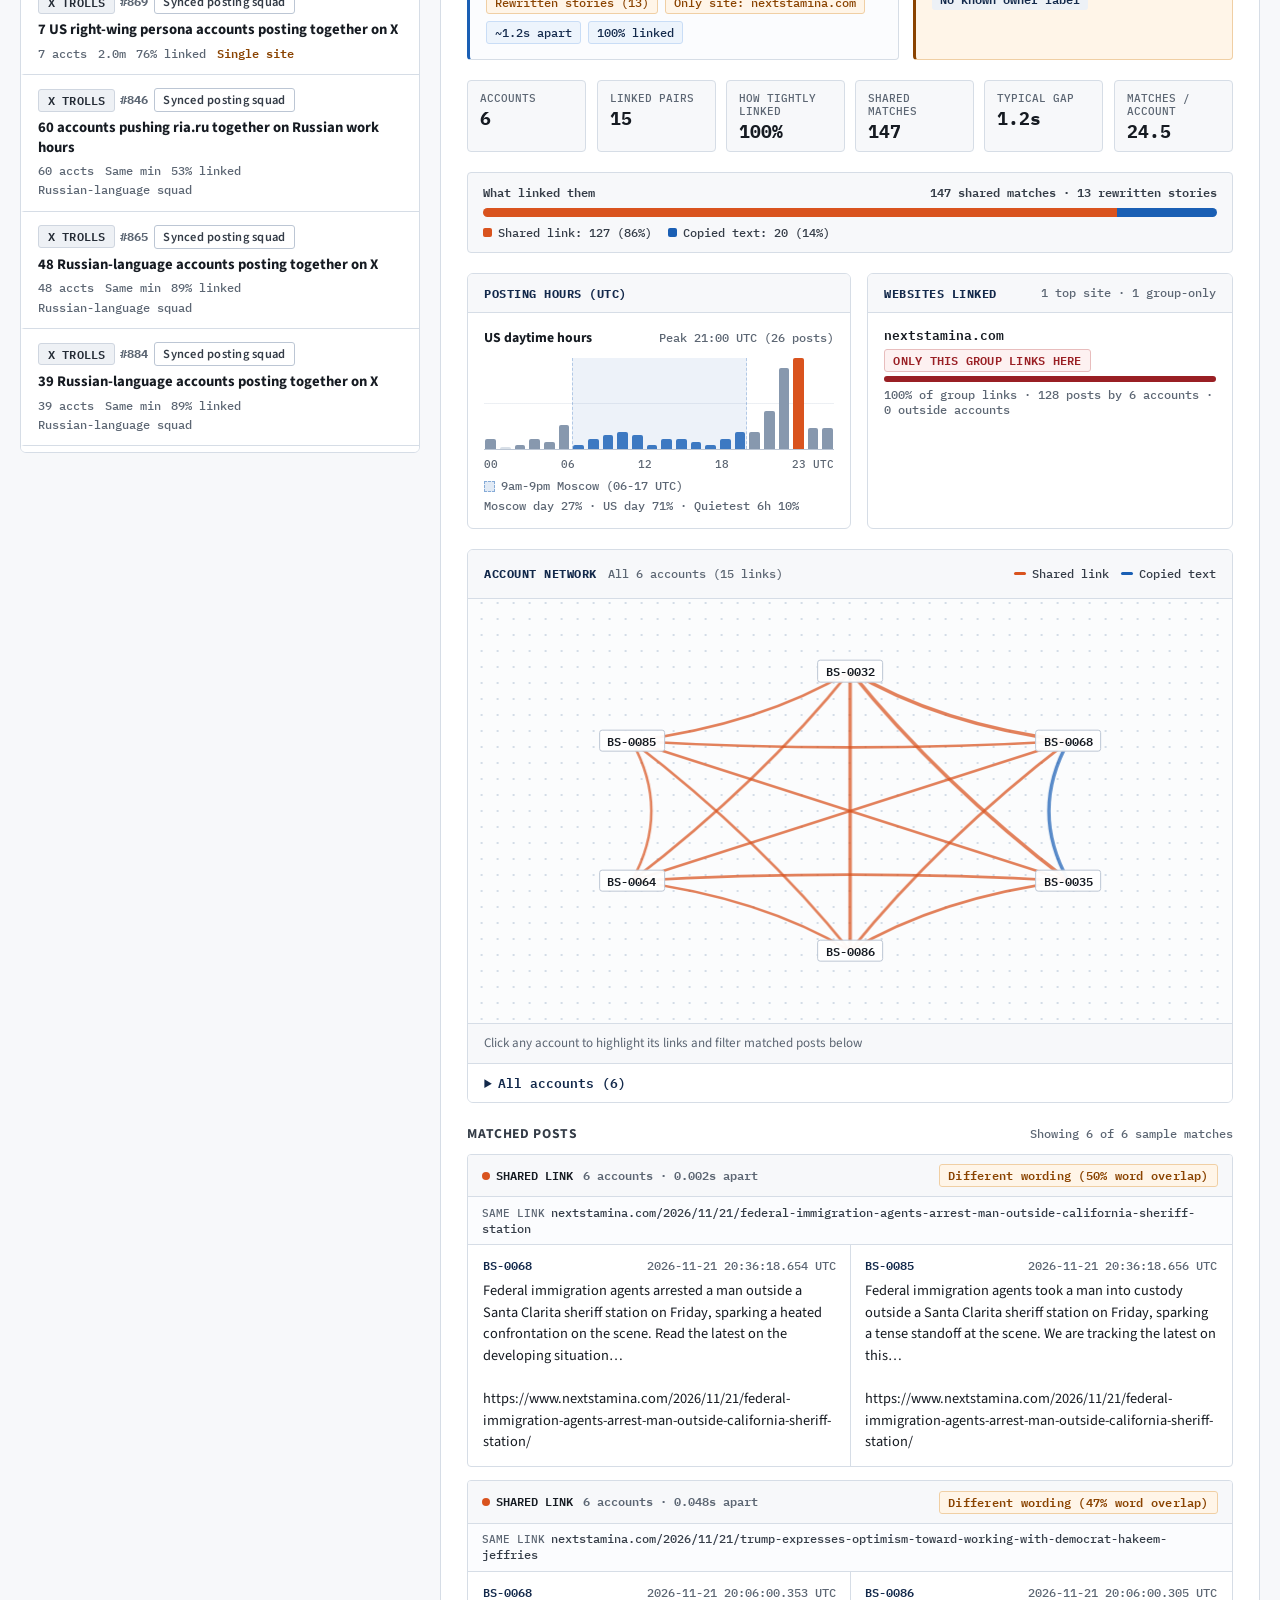
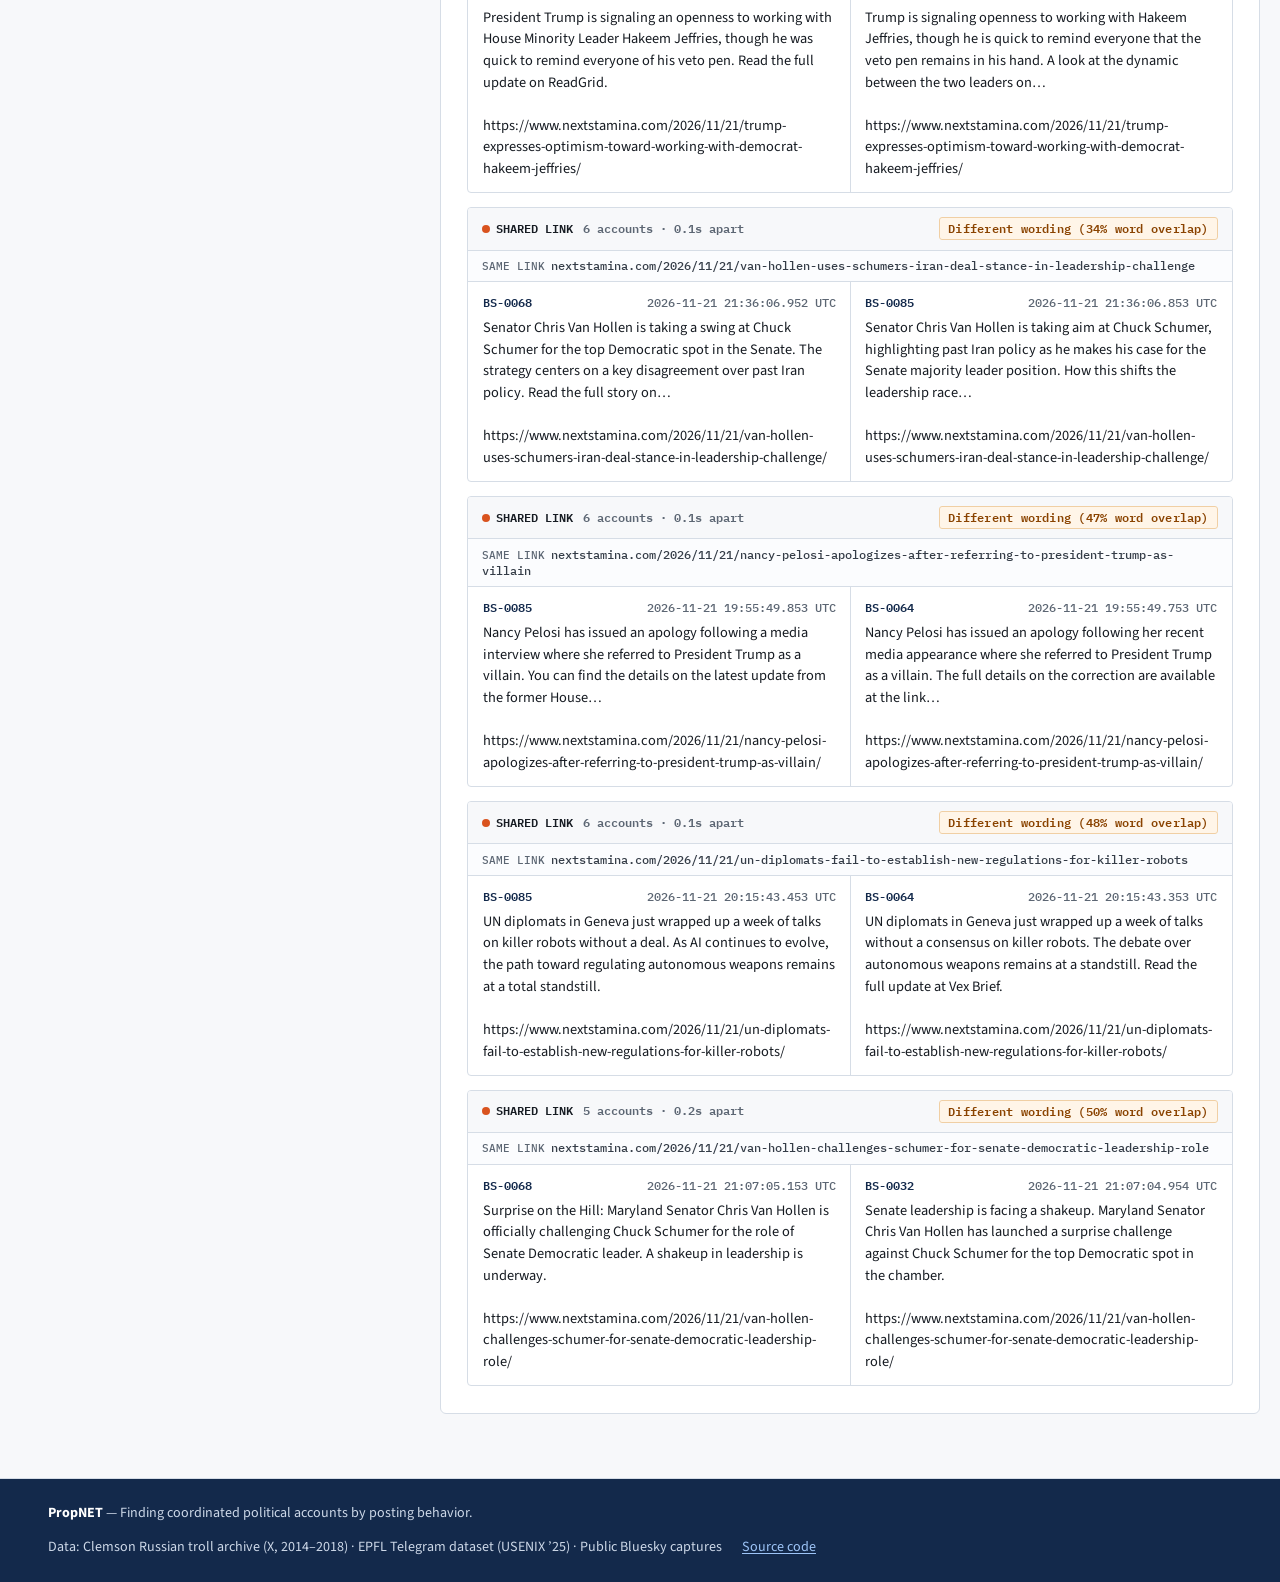
==== commit ebeb8fc4: "Focus PropNET on political coordination, unify demo and investigator site, add 4-minute script and v" ====
--- a/docs/index.html
+++ b/docs/index.html
@@ -1,756 +1,490 @@
 <!doctype html>
 <html lang="en">
 <head>
-<meta charset="utf-8">
-<meta name="viewport" content="width=device-width, initial-scale=1">
-<meta name="referrer" content="no-referrer">
-<title>Explore groups · PropNET</title>
-<meta name="description" content="Groups of accounts that act together, with the evidence for each group and a link to every post.">
-<link rel="preconnect" href="https://fonts.googleapis.com"><link rel="preconnect" href="https://fonts.gstatic.com" crossorigin>
-<link rel="stylesheet" href="https://fonts.googleapis.com/css2?family=Source+Sans+3:wght@400;600;700&family=Source+Serif+4:opsz,wght@8..60,600&display=swap">
-<style>
-/* Light, institutional style after research tools such as OSoMe Coordiscope/Botometer, OpenSanctions and Our World in Data */
-:root { color-scheme: light; --bg: #ffffff; --panel: #f6f7f9; --panel-2: #eef0f3; --rule: #d9dde3; --grid: #eceef1;
-  --text-primary: #1b1f24; --text-secondary: #3d434b; --text-muted: #6a717b;
-  --series-1: #2a78d6; --series-2: #eb6834; --series-3: #1baf7a; --other: #a3a9b1; --surface-1: #ffffff; --line: #d9dde3;
-  --navy: #13294b; --link: #1a5fb4;
-  --font: "Source Sans 3", "Helvetica Neue", Arial, sans-serif; --serif: "Source Serif 4", Georgia, serif; }
-* { box-sizing: border-box; }
-body { margin: 0; background: var(--bg); color: var(--text-primary); font-family: var(--font); line-height: 1.5; font-size: 16px; }
-a { color: var(--link); text-underline-offset: 2px; }
-a:hover { color: var(--navy); }
-.wrap { max-width: 1200px; margin: 0 auto; padding: 0 24px; }
-:focus-visible { outline: 2px solid var(--link); outline-offset: 2px; }
-p { color: var(--text-secondary); }
-b, strong { color: var(--text-primary); font-weight: 600; }
-h1 { font-family: var(--serif); font-size: 30px; line-height: 1.2; font-weight: 600; margin: 0 0 8px; word-break: break-word; }
-h2 { font-family: var(--serif); font-size: 21px; line-height: 1.25; font-weight: 600; margin: 0 0 4px; }
-h3 { font-size: 16px; font-weight: 600; margin: 0 0 4px; }
-.muted { color: var(--text-muted); }
-code { font-family: ui-monospace, Menlo, Consolas, monospace; font-size: .88em; background: var(--panel-2); padding: 1px 5px; border-radius: 2px; color: var(--text-primary); }
-
-/* header: solid bar in the one brand color */
-header.bar { background: var(--navy); color: #fff; }
-header.bar .wrap { display: flex; align-items: center; gap: 18px; height: 52px; }
-.brand { color: #fff; font-weight: 700; text-decoration: none; font-size: 18px; white-space: nowrap; }
-.brand:hover { color: #fff; }
-.tagline { color: #b9c4d6; font-size: 14px; white-space: nowrap; border-left: 1px solid #3a4f73; padding-left: 14px; }
-header nav { display: flex; gap: 22px; margin-left: auto; }
-header nav a { color: #dfe6f1; text-decoration: none; font-size: 15px; padding: 15px 0 13px; border-bottom: 3px solid transparent; }
-header nav a:hover { color: #fff; }
-header nav a.on { color: #fff; border-bottom-color: #fff; font-weight: 600; }
-@media (max-width: 760px) { .tagline { display: none; } }
-
-/* form controls, plain and standard */
-select, input, button { background: #fff; color: var(--text-primary); border: 1px solid #b8bec7; border-radius: 3px; padding: 6px 10px; font: inherit; font-size: 15px; }
-select { padding-right: 28px; cursor: pointer; appearance: none; max-width: 100%;
-  background-image: linear-gradient(45deg, transparent 50%, #555 50%), linear-gradient(135deg, #555 50%, transparent 50%);
-  background-position: calc(100% - 14px) 52%, calc(100% - 9px) 52%; background-size: 5px 5px; background-repeat: no-repeat; }
-input:focus, select:focus { border-color: var(--link); outline: 0; box-shadow: 0 0 0 2px rgba(26,95,180,.2); }
-button { cursor: pointer; background: #fff; color: var(--link); border-color: var(--link); }
-button:hover { background: var(--link); color: #fff; }
-button[disabled] { color: #999; border-color: #ccc; background: #fff; }
-.controls { display: flex; gap: 12px; align-items: flex-end; flex-wrap: wrap; padding: 18px 0 14px; }
-.controls label { display: flex; flex-direction: column; gap: 4px; font-size: 14px; font-weight: 600; color: var(--text-primary); }
-.controls .grow { flex: 1; min-width: 200px; }
-.controls .grow input { width: 100%; }
-.notice { font-size: 14px; color: #5c4400; background: #fff8e1; border: 1px solid #ecd18c; border-radius: 3px; padding: 8px 12px; margin: 0 0 16px; }
-.notice b { color: #5c4400; }
-
-/* key figures */
-.summary { display: flex; flex-wrap: wrap; gap: 6px 32px; padding: 10px 0; margin-bottom: 8px; border-bottom: 1px solid var(--rule); }
-.summary div { font-size: 13px; color: var(--text-muted); }
-.summary b { display: block; font-size: 20px; font-weight: 600; color: var(--text-primary); font-variant-numeric: tabular-nums; white-space: nowrap; }
-
-/* sections sit on the page, separated by a rule (no cards) */
-.panel { padding: 22px 0 18px; border-bottom: 1px solid var(--rule); }
-.panel > p.sub, .panel .sub { font-size: 15px; color: var(--text-muted); margin: 0 0 14px; }
-.grid2 { display: grid; grid-template-columns: minmax(0, 1fr) minmax(0, 1fr); gap: 0 40px; }
-@media (max-width: 900px) { .grid2 { grid-template-columns: 1fr; } }
-
-/* tags: small bordered boxes in monospace */
-.pill { display: inline-block; font: 12px/1.6 ui-monospace, Menlo, Consolas, monospace; padding: 0 5px; border: 1px solid #c9ced6; border-radius: 2px;
-  background: #fff; color: #4a5059; white-space: nowrap; text-decoration: none; margin: 1px 3px 1px 0; }
-a.pill { color: var(--link); } a.pill:hover { border-color: var(--link); }
-.pill.bad { color: #a3261c; border-color: #efb7b1; background: #fdf3f2; }
-.pill.ok { color: #1d6b3a; border-color: #a9d8b8; background: #f1faf4; }
-
-/* tables */
-table { width: 100%; border-collapse: collapse; font-size: 15px; }
-th { text-align: left; color: var(--text-primary); font-weight: 600; padding: 8px 10px; border-bottom: 2px solid var(--rule); font-size: 14px; white-space: nowrap; }
-td { padding: 8px 10px; border-bottom: 1px solid var(--grid); color: var(--text-secondary); vertical-align: top; }
-td.n, th.n { text-align: right; font-variant-numeric: tabular-nums; white-space: nowrap; }
-td.n { color: var(--text-primary); }
-.scroll { overflow-x: auto; }
-footer { padding: 24px 0 40px; font-size: 14px; color: var(--text-muted); border-top: 1px solid var(--rule); margin-top: 40px; background: var(--panel); }
-#tip { position: fixed; pointer-events: none; background: #fff; border: 1px solid #b8bec7; color: var(--text-primary); box-shadow: 0 2px 6px rgba(0,0,0,.12);
-  padding: 6px 9px; border-radius: 3px; font-size: 14px; line-height: 1.4; opacity: 0; transition: opacity .1s; z-index: 50; max-width: 320px; }
-#tip .m { color: var(--text-muted); }
-
-/* explore page */
-.intro { padding: 8px 0 18px; }
-.intro p { font-size: 17px; max-width: 46em; }
-.intro p.big { font-size: 20px; color: var(--text-primary); }
-.how { display: flex; gap: 24px; flex-wrap: wrap; padding: 0; margin: 14px 0 0; list-style: none; counter-reset: h; font-size: 15px; color: var(--text-secondary); }
-.how li { counter-increment: h; flex: 1; min-width: 200px; }
-.how li::before { content: counter(h); display: inline-block; width: 22px; height: 22px; border-radius: 50%; background: var(--navy); color: #fff; text-align: center; font-size: 13px; line-height: 22px; margin-right: 8px; font-weight: 700; }
-.card { border: 1px solid var(--rule); border-radius: 4px; padding: 16px 18px; margin-bottom: 12px; }
-.cardtop { display: flex; align-items: baseline; gap: 10px; flex-wrap: wrap; }
-.cardtop h2 { font-size: 20px; margin: 0; }
-.cardtop h2 a { color: var(--text-primary); text-decoration: none; }
-.cardtop h2 a:hover { text-decoration: underline; }
-.rank { color: var(--text-muted); font-size: 14px; font-weight: 600; }
-.topic { font-size: 13px; color: var(--text-secondary); background: var(--panel-2); padding: 1px 8px; border-radius: 10px; }
-.say { font-size: 16px; color: var(--text-primary); margin: 8px 0 10px; word-break: break-word; }
-.say q, .big q, .proofs q { font-style: italic; }
-.chips { display: flex; gap: 6px; flex-wrap: wrap; margin-bottom: 10px; }
-.chip { font-size: 14px; padding: 2px 10px; border-radius: 12px; background: #eaf2fc; color: #174a86; cursor: help; }
-.chip.real { background: #eaf6ee; color: #1d6b3a; }
-.meterrow { display: flex; align-items: center; gap: 12px; font-size: 15px; color: var(--text-secondary); cursor: help; margin: 6px 0; }
-.meter { width: 160px; height: 10px; background: var(--panel-2); border-radius: 5px; overflow: hidden; flex: none; }
-.meter i { display: block; height: 100%; background: var(--series-2); }
-.answer { font-size: 15px; color: #1d6b3a; margin: 6px 0 0; }
-.open { display: inline-block; margin-top: 10px; font-weight: 600; }
-.checks, .proofs { list-style: none; padding: 0; margin: 0; }
-.checks li { display: grid; grid-template-columns: 28px 220px minmax(0, 1fr); gap: 4px 10px; padding: 10px 0; border-bottom: 1px solid var(--grid); align-items: baseline; }
-.checks .tick { width: 22px; height: 22px; border-radius: 50%; background: #eaf2fc; color: #174a86; text-align: center; line-height: 22px; font-weight: 700; }
-.checks li.real .tick { background: #eaf6ee; color: #1d6b3a; }
-.checks span:last-child { color: var(--text-secondary); }
-@media (max-width: 700px) { .checks li { grid-template-columns: 28px 1fr; } .checks span:last-child { grid-column: 2; } }
-.proofs li { padding: 10px 0; border-bottom: 1px solid var(--grid); font-size: 16px; word-break: break-word; }
-.hours { display: grid; grid-template-columns: repeat(24, 1fr); gap: 3px; height: 120px; align-items: end; border-bottom: 1px solid var(--rule); max-width: 760px; }
-.hours div { height: 100%; display: flex; align-items: flex-end; cursor: help; }
-.hours i { display: block; width: 100%; background: var(--series-1); border-radius: 2px 2px 0 0; }
-.hourlbl { position: relative; height: 22px; font-size: 13px; color: var(--text-muted); max-width: 760px; }
-.hourlbl span { position: absolute; top: 4px; }
-details.expert { margin-top: 24px; border: 1px solid var(--rule); border-radius: 4px; padding: 12px 16px; }
-details.expert > summary { font-size: 16px; font-weight: 600; color: var(--link); }
-details.expert[open] > summary { margin-bottom: 12px; }
-.crumb { font-size: 14px; color: var(--text-muted); margin: 18px 0 10px; }
-.crumb a { color: var(--text-muted); }
-.ghead { display: flex; gap: 20px; align-items: flex-start; justify-content: space-between; flex-wrap: wrap; margin-bottom: 14px; }
-.ghead p { margin: 4px 0 0; max-width: 62em; }
-.exports { display: flex; gap: 6px; align-items: center; flex-wrap: wrap; font-size: 13px; color: var(--text-muted); }
-.exports button { padding: 5px 10px; font-size: 13px; }
-tr.click { cursor: pointer; } tr.click:hover td { background: var(--panel); }
-td.trace { max-width: 0; width: 46%; }
-td.trace div { white-space: nowrap; overflow: hidden; text-overflow: ellipsis; }
-.kind { font-size: 14px; color: var(--text-secondary); }
-.hint { border-bottom: 1px dotted currentColor; cursor: help; }
-.str { display: inline-block; font-size: 13px; font-weight: 600; padding: 0 6px; border-radius: 2px; border: 1px solid; }
-.str.strong { color: #a3261c; border-color: #efb7b1; background: #fdf3f2; }
-.str.moderate { color: #8a5a00; border-color: #ecd18c; background: #fff8e1; }
-.str.weak { color: #4a5059; border-color: transparent; background: none; font-weight: 400; padding: 0; }
-.pager { display: flex; gap: 10px; align-items: center; justify-content: flex-end; padding: 12px 0 0; font-size: 13px; color: var(--text-muted); }
-.pager button { padding: 5px 12px; }
-.pager button[disabled] { opacity: .4; cursor: default; }
-.mono { font-family: ui-monospace, SFMono-Regular, Menlo, monospace; font-size: 12px; word-break: break-all; }
-.key { border-top: 1px solid var(--rule); padding: 12px 0; }
-.key:first-child { border-top: 0; padding-top: 0; }
-.key .txt { color: var(--text-primary); white-space: pre-wrap; word-break: break-word; margin-top: 4px; }
-.posts { margin: 6px 0 0; font-size: 13px; border-left: 2px solid var(--rule); padding-left: 12px; }
-.posts div { padding: 3px 0; color: var(--text-secondary); word-break: break-word; }
-details summary { cursor: pointer; color: var(--text-muted); font-size: 13px; margin-top: 4px; }
-.row { display: flex; gap: 8px; flex-wrap: wrap; align-items: center; }
-.net { position: relative; height: 420px; border: 1px solid var(--rule); background: #fbfcfd; }
-.net svg { width: 100%; height: 100%; display: block; }
-.netinfo { position: absolute; left: 10px; bottom: 10px; background: #fff; border: 1px solid var(--rule); border-radius: 4px; padding: 8px 12px; font-size: 13px; color: var(--text-muted); }
-.netinfo b { font-size: 13px; }
-.legend { display: flex; gap: 14px; flex-wrap: wrap; font-size: 13px; color: var(--text-secondary); }
-.legend i { display: inline-block; width: 10px; height: 10px; border-radius: 50%; margin-right: 6px; }
-.heat { display: grid; grid-template-columns: 32px repeat(24, 1fr); gap: 2px; font-size: 11px; color: var(--text-muted); }
-.heat div { height: 16px; border-radius: 2px; }
-.heat .l { background: none; height: auto; line-height: 16px; }
-svg text { fill: var(--text-muted); font-size: 11px; font-family: var(--font); }
-.hits a { display: block; padding: 8px 0; border-bottom: 1px solid var(--rule); text-decoration: none; }
-.hits a:hover { color: var(--series-1); }
-</style>
+  <meta charset="utf-8">
+  <meta name="viewport" content="width=device-width, initial-scale=1">
+  <meta name="description" content="PropNET finds coordinated political accounts across Bluesky, Telegram, and X by checking posting timing, shared links, and work hours.">
+  <title>PropNET — Coordinated Political Account Detector</title>
+  <link rel="preconnect" href="https://fonts.googleapis.com">
+  <link rel="preconnect" href="https://fonts.gstatic.com" crossorigin>
+  <link rel="stylesheet" href="https://fonts.googleapis.com/css2?family=IBM+Plex+Mono:wght@400;500;600&amp;family=Source+Sans+3:wght@400;500;600;700&amp;family=Source+Serif+4:opsz,wght@8..60,600;8..60,700&amp;display=swap">
+  <link rel="stylesheet" href="style.css">
+  <script src="site-data.js" defer></script>
+  <script src="network.js" defer></script>
+  <script src="app.js" defer></script>
 </head>
 <body>
-<header class="bar"><div class="wrap">
-  <a class="brand" href="index.html">PropNET</a><span class="tagline">Find accounts that act together</span>
-  <nav><a class="on" href="index.html">Explore</a><a class="proj" href="results.html">Results</a><a class="proj" href="method.html">Method</a></nav>
-</div></header>
-<div class="wrap">
-  <div class="controls">
-    <label>Dataset <select id="ds" aria-label="Dataset"></select></label>
-    <label class="grow">Find an account or word <input id="q" type="search" placeholder="Type a name, link or #hashtag and press Enter"></label>
-    <span id="filters" style="display:contents"></span>
-  </div>
-  <div class="notice"><b>Copying isn't always bad.</b> Fans, news feeds and friends can act alike too. Look at the proof and decide for yourself.</div>
-</div>
-<main class="wrap" id="app"><p class="muted">Loading…</p></main>
-<footer><div class="wrap">PropNET, a prairehack26 project. Public posts only. <a class="proj" href="method.html">How it works</a></div></footer>
-<div id="tip"></div>
-<script>
-'use strict';
-const $ = id => document.getElementById(id);
-const esc = s => String(s ?? '').replace(/[&<>"']/g, c => ({ '&': '&amp;', '<': '&lt;', '>': '&gt;', '"': '&quot;', "'": '&#39;' }[c]));
-const ext = (url, text) => url ? `<a href="${esc(url)}" target="_blank" rel="noopener noreferrer">${text}</a>` : text;
-const day = t => new Date(t * 1000).toISOString().slice(0, 10);
-const when = t => new Date(t * 1000).toISOString().slice(0, 16).replace('T', ' ') + ' UTC';
-const num = n => (n ?? 0).toLocaleString('en-US');
-const enc = encodeURIComponent;
-let D = null, name = null, U = {}, K = {}, page = 0;   // dataset, its name, account index, key index, list page
-const PER_PAGE = 25;
-
-// ---------- links to the source platform ----------
-function postUrl(id, user) {
-  if (D.platform === 'bluesky') {
-    const m = /^at:\/\/([^/]+)\/([^/]+)\/([^/]+)$/.exec(id || '');
-    if (!m) return null;
-    return m[2] === 'app.bsky.feed.post' ? `https://bsky.app/profile/${m[1]}/post/${m[3]}` : `https://bsky.app/profile/${m[1]}`;
-  }
-  if (D.platform === 'x') return `https://x.com/${enc(user)}/status/${enc(id)}`;
-  return null;
-}
-function profileUrl(u) {
-  if (D.platform === 'bluesky') return `https://bsky.app/profile/${u}`;
-  if (D.platform === 'x') return `https://x.com/${enc(u)}`;
-  return null;
-}
-const archive = url => url ? `https://web.archive.org/web/*/${url}` : null;
-const who = u => { const m = U[u]?.m; return m?.handle ? '@' + m.handle : (D.platform === 'x' ? '@' + u : u.slice(0, 18) + (u.length > 18 ? '…' : '')); };
-
-// A key is what members share: kind + value. Returns {label, url, text} for display.
-function keyInfo(k) {
-  if (k.kind === 'dup') return { label: 'same text', url: null, text: k.sample || k.key };
-  if (k.kind === 'tgt') {
-    const m = /:(at:\/\/.+)$/.exec(k.key), url = m ? postUrl(m[1]) : null;
-    return { label: 'replied to', url, text: m ? 'post ' + m[1].split('/').pop() + ' by ' + who(m[1].slice(5).split('/')[0]) : k.key };
-  }
-  const v = k.key;
-  if (v.startsWith('url:')) return { label: 'link', url: 'https://' + v.slice(4), text: v.slice(4) };
-  if (v.startsWith('rt:')) {
-    const at = v.slice(3), did = at.slice(5).split('/')[0];
-    return { label: 'repost of', url: postUrl(at), text: 'post by ' + (U[did] ? who(did) : did) };
-  }
-  if (v.startsWith('#')) return { label: 'hashtag', url: D.platform === 'bluesky' ? `https://bsky.app/hashtag/${enc(v.slice(1))}`
-    : D.platform === 'x' ? `https://x.com/hashtag/${enc(v.slice(1))}` : null, text: v };
-  if (v.startsWith('@')) return { label: 'mention', url: profileUrl(v.slice(1)), text: v.startsWith('@did:') ? who(v.slice(1)) : v };
-  return { label: k.kind, url: null, text: v };
-}
-const keyHref = k => `#/${enc(name)}/k/${k.kind}/${enc(k.key)}`;
-
-// ---------- data loading ----------
-// script tags, not fetch, so the page also works from file://; ?time skips the browser cache (monitor.py rewrites the files)
-function script(file) {
-  return new Promise((ok, fail) => {
-    const s = document.createElement('script');
-    s.src = file + '?' + Date.now(); s.onload = ok; s.onerror = () => fail(file);
-    document.head.appendChild(s);
-  });
-}
-async function load(n) { if (!window.SITE?.[n]) await script(enc(n) + '.js'); return window.SITE[n]; }
-function index() {
-  U = {}; K = {};
-  for (const g of D.groups) {
-    for (const m of g.members) U[m.id] = { m, g };
-    for (const k of g.keys) (K[k.kind + '\u0000' + k.key] ||= []).push({ g, k });
-  }
-}
-
-// ---------- layout helpers ----------
-const NAMES = { bluesky: 'Bluesky: the last 24 hours', iowa: 'Bluesky: Iowa election accounts', x: 'X (Twitter): Russian troll accounts' };
-const ABOUT = { bluesky: 'everything posted on Bluesky in the last 24 hours',
-  iowa: 'Bluesky accounts around the Iowa election, Oct 27 to Nov 10, 2026', x: 'known Russian troll accounts on Twitter, 2012 to 2018' };
-const panel = (title, sub, body) => `<section class="panel"><h2>${title}</h2>${sub ? `<p class="sub">${sub}</p>` : ''}${body}</section>`;
-const crumb = (...links) => `<p class="crumb"><a href="#/${enc(name)}">All groups</a>${links.map(l => ' / ' + l).join('')}</p>`;
-const summary = items => `<div class="summary">${items.map(([v, l]) => `<div><b>${v}</b>${l}</div>`).join('')}</div>`;
-// Strength: the group's rank among ALL groups found (groups are sorted by score, so rank g.g of n_groups is exact).
-// Shown as "Top X%" (rank, not a probability); top 1% and top 5% are highlighted. The raw score stays in the tooltip and exports.
-const pctAbove = g => (D.n_groups - g.g) / D.n_groups;
-const tier = g => { const p = pctAbove(g); return p >= .99 ? 'strong' : p >= .95 ? 'moderate' : 'weak'; };
-const topPct = g => { const t = (g.g / D.n_groups) * 100; return 'Top ' + (t < 1 ? (t < .1 ? '0.1' : t.toFixed(1)) : Math.ceil(t)) + '%'; };
-const strengthCell = g => `<span class="str ${tier(g)}" title="Rank ${g.g} of ${num(D.n_groups)} groups found (raw score ${g.score.toFixed(1)}). A ranking, not a probability.">${topPct(g)}</span>`;
-// What the answer key says about a group, where the data has one (X: troll role; Telegram: propaganda label)
-function known(g) {
-  const cats = g.members.map(m => m.category).filter(Boolean);
-  if (cats.length) { const c = {}; cats.forEach(x => c[x] = (c[x] || 0) + 1); const [best, n] = Object.entries(c).sort((a, b) => b[1] - a[1])[0];
-    return { text: `${best} ${Math.round(n / cats.length * 100)}%`, title: `${n} of ${cats.length} accounts with a known role are ${best}` }; }
-  const lab = g.members.filter(m => typeof m.label === 'boolean');
-  if (lab.length) { const n = lab.filter(m => m.label).length; return { text: `${Math.round(n / lab.length * 100)}% labeled`, title: `${n} of ${lab.length} accounts are labeled propaganda` }; }
-  return null;
-}
-// Short explanations shown when hovering a column heading or a figure
-const HELP = {
-  kind: 'The topic of the group\'s posts (political, scam, porn or other), from a small language model. It describes the topic, not who runs the group.',
-  tags: 'Signs from public account facts. Red: bot signs such as new accounts, same names or template bios. Green: signs of a real community.',
-  accounts: 'Number of accounts in the group.',
-  strength: 'The group\'s rank among all groups found, by shared content per member. Top 1% is red, top 5% yellow. A ranking, not a probability: a lower group can still be a real network.',
-  known: 'What the answer key says, where the data has one. On X: the share of the group with its most common troll role.',
-  schedule: 'How alike the members\' weekly posting hours are, from 0 (nothing alike) to 1 (identical). Real people keep different hours; operators often work the same shift.',
-  trace: 'The thing the most members share: the same text, link, hashtag, mention, repost or reply target. ×N is how many members share it.',
-};
-const hint = (key, text, cls = '') => `<span class="hint ${cls}" tabindex="0" data-tip="${esc(HELP[key])}">${text}</span>`;
-const tagPills = t => t.map(x => `<span class="pill ${['likely-community', 'disclosed'].includes(x) ? 'ok' : 'bad'}">${esc(x)}</span>`).join('');
-const setFilters = html => $('filters').innerHTML = html;
-
-// ---------- views ----------
-// ---------- plain language (the main pages speak in sentences, not numbers) ----------
-const TOPIC = { political: 'Politics', scam: 'Scam', porn: 'Adult content', other: 'Other topics' };
-const CLUE_TAGS = {
-  hidden: ['Hidden bot group', 'Several bot signs together, and they never say they are bots.'],
-  'new-accounts': ['Brand-new accounts', 'Most of the accounts were made in the same two weeks.'],
-  'same-name': ['Same name', 'Most of the accounts use the same display name.'],
-  'template-bio': ['Copy-paste profiles', 'Their profile descriptions are almost the same.'],
-  'blank-profiles': ['Empty profiles', 'Most accounts have no name and no description.'],
-  'gone-accounts': ['Deleted accounts', 'Many of the accounts were deleted or banned after posting.'],
-  'high-volume': ['Posts nonstop', 'New accounts with few followers that post a lot every day.'],
-  'own-domain': ['Pushes one website', 'Most of their links go to a website almost nobody else shares.'],
-  'no-sleep': ['Never sleeps', 'They post at every hour of the day and night.'],
-};
-const REAL_TAGS = {
-  'likely-community': ['Looks like real people', 'Old accounts with real, different profiles. This may be a real community.'],
-  disclosed: ['Says it is a bot', 'Their profiles say they are bots, news feeds or official accounts.'],
-};
-const plural = (n, one, many) => `${num(n)} ${n === 1 ? one : many}`;
-// The clues a group shows, in plain words. Each: [title, explanation]
-function clues(g) {
-  const out = [];
-  if (g.shared?.dup) out.push(['Same words', `${plural(g.shared.dup, 'post was', 'posts were')} copied word for word by two or more of them.`]);
-  if (g.shared?.item) out.push(['Same links and hashtags', `They shared the same links, hashtags, mentions or reposts ${plural(g.shared.item, 'time', 'times')}.`]);
-  if (g.keys.some(k => k.kind === 'tgt')) out.push(['Reply to the same posts', 'They keep replying to the same posts.']);
-  if (g.edges.some(e => e.fast > 0)) out.push(['Same minute', 'They often post the same thing less than a minute apart.']);
-  if (g.sched_sim >= .5) out.push(['Same hours', g.sched_sim >= .8 ? 'They are online at almost exactly the same hours, like workers on one shift.' : 'They are online at similar hours of the week.']);
-  for (const t of g.tags) if (CLUE_TAGS[t]) out.push(CLUE_TAGS[t]);
-  return out;
-}
-const realSigns = g => g.tags.filter(t => REAL_TAGS[t]).map(t => REAL_TAGS[t]);
-// "copies more than N of every 100 groups we found" (rank among all groups found; a ranking, not a probability)
-const beats = g => Math.max(0, Math.floor(pctAbove(g) * 100));
-const meter = g => `<div class="meterrow" data-tip="${esc(`Rank ${g.g} of ${num(D.n_groups)} groups found. This compares groups with each other. It is not the chance that they are fake.`)}">
-  <div class="meter" aria-hidden="true"><i style="width:${beats(g)}%"></i></div>
-  <span>Copies more than <b>${beats(g)}</b> of every 100 groups we found</span></div>`;
-// one sentence about the thing most members share
-function proof(k) {
-  const n = `${k.users} of them`;
-  if (k.kind === 'dup') return `${n} posted the exact same words: <q>${esc((k.sample || '').slice(0, 140))}${(k.sample || '').length > 140 ? '…' : ''}</q>`;
-  if (k.kind === 'tgt') { const i = keyInfo(k); return `${n} replied to the same ${ext(i.url, 'post')}.`; }
-  const v = k.key;
-  if (v.startsWith('url:')) return `${n} shared the same link: ${ext('https://' + v.slice(4), esc(v.slice(4).split('/')[0]))}`;
-  if (v.startsWith('#')) return `${n} used the same hashtag: <b>${esc(v)}</b>`;
-  if (v.startsWith('@')) return `${n} mentioned the same account: <b>${esc(keyInfo(k).text)}</b>`;
-  if (v.startsWith('rt:')) return `${n} reposted the same ${ext(keyInfo(k).url, 'post')}.`;
-  return `${n} share: ${esc(keyInfo(k).text)}`;
-}
-// The proof list: links to the same website are merged into one line, so a site with many pages isn't repeated
-function proofItems(g, max = 6) {
-  const out = [], byHost = {};
-  for (const k of g.keys) {
-    if (k.kind === 'item' && k.key.startsWith('url:')) {
-      const host = k.key.slice(4).split('/')[0];
-      if (byHost[host]) { const it = byHost[host]; it.n++; it.users = Math.max(it.users, k.users); it.posts.push(...(k.posts || []));
-        it.html = `${it.users} of them shared links to <b>${it.n}</b> different pages on ${ext('https://' + host, esc(host))}`; continue; }
-      if (out.length >= max) continue;
-      byHost[host] = { html: proof(k), posts: [...(k.posts || [])], n: 1, users: k.users }; out.push(byHost[host]); continue;
-    }
-    if (out.length < max) out.push({ html: proof(k), posts: k.posts || [] });
-  }
-  out.forEach(it => it.posts = it.posts.slice(0, 30));
-  return out;
-}
-const ROLE = { RightTroll: 'right-wing trolls', LeftTroll: 'left-wing trolls', NonEnglish: 'non-English trolls', NewsFeed: 'fake local-news accounts',
-  HashtagGamer: 'hashtag-game trolls', Fearmonger: 'fear-spreading trolls', Commercial: 'advertising accounts', Unknown: 'trolls with an unknown job' };
-const role = r => ROLE[r] || r;
-function answer(g) {
-  const cats = g.members.map(m => m.category).filter(Boolean);
-  if (cats.length) { const c = {}; cats.forEach(x => c[x] = (c[x] || 0) + 1); const [best, n] = Object.entries(c).sort((a, b) => b[1] - a[1])[0];
-    return `<b>${n} of ${cats.length}</b> are known ${esc(role(best))}.`; }
-  const lab = g.members.filter(m => typeof m.label === 'boolean');
-  if (lab.length) return `<b>${lab.filter(m => m.label).length} of ${lab.length}</b> are known propaganda accounts.`;
-  return null;
-}
-const chips = g => clues(g).map(([t, d]) => `<span class="chip" data-tip="${esc(d)}">✓ ${esc(t)}</span>`).join('') +
-  realSigns(g).map(([t, d]) => `<span class="chip real" data-tip="${esc(d)}">${esc(t)}</span>`).join('');
-
-// ---------- views ----------
-function viewList() {
-  const kinds = [...new Set(D.groups.map(g => g.kind).filter(Boolean))];
-  const tags = [...new Set(D.groups.flatMap(g => g.tags))].filter(t => CLUE_TAGS[t] || REAL_TAGS[t]);
-  const sel = (id, label, vals, names) => vals.length ? `<label>${label} <select id="${id}"><option value="">All</option>${vals.map(v => `<option value="${esc(v)}">${esc(names[v]?.[0] || names[v] || v)}</option>`).join('')}</select></label>` : '';
-  setFilters(sel('fk', 'Topic', kinds, TOPIC) + sel('ft', 'Clue', tags, { ...CLUE_TAGS, ...REAL_TAGS }));
-  $('app').innerHTML = `<section class="intro">
-      <h1>Accounts that act like a team</h1>
-      <p>We looked at <b>${num(D.posts)}</b> posts from <b>${num(D.active_users)}</b> accounts (${esc(ABOUT[name] || name)}).
-        Some accounts copy each other: the same words, the same links, at the same hours. That can mean one person or company runs many fake accounts.
-        Here are the <b>${D.groups.length}</b> groups that copy each other the most.</p>
-      <ol class="how"><li><b>Each card is a group</b> of accounts that act alike.</li><li><b>The ✓ clues</b> show how they copy each other. Hover one to learn more.</li><li><b>Open a group</b> to see the proof and check it yourself.</li></ol>
+  <a class="skip-link" href="#main-content">Skip to main content</a>
+
+  <header class="site-header">
+    <div class="header-inner">
+      <a class="brand" href="#overview">
+        <span class="wordmark">PropNET</span>
+      </a>
+      <nav class="site-nav" aria-label="Primary navigation">
+        <a href="#overview" data-nav="overview" aria-current="location">Overview</a>
+        <a href="#method" data-nav="method">How it works</a>
+        <a href="#proof" data-nav="proof">Accuracy</a>
+        <a href="#spotlights" data-nav="spotlights">Examples</a>
+        <a href="#workbench" data-nav="workbench" class="nav-workbench">
+          <span>Investigator</span>
+          <span class="nav-badge" id="nav-workbench-count">—</span>
+        </a>
+      </nav>
+    </div>
+  </header>
+
+  <main id="main-content">
+    <!-- SECTION 1: HERO -->
+    <section class="section hero-section" id="overview" aria-labelledby="hero-title">
+      <div class="container hero-grid">
+        <div class="hero-copy">
+          <h1 id="hero-title">Finding coordinated political accounts by how they post</h1>
+          <p class="lede">
+            PropNET spots accounts working together across Bluesky, Telegram, and X by checking shared links, timing, copied scripts, and posting hours. It still catches them when each account rewrites the words.
+          </p>
+          <div class="hero-actions">
+            <a class="button primary" href="#method">See how it works</a>
+            <a class="button secondary" href="#workbench">
+              Open Investigator
+              <span class="btn-meta" id="hero-wb-count"></span>
+            </a>
+          </div>
+          <dl class="hero-kpis" aria-label="Summary numbers">
+            <div>
+              <dt>Posts checked</dt>
+              <dd id="kpi-raw">—</dd>
+            </div>
+            <div>
+              <dt>Groups found</dt>
+              <dd id="kpi-groups">—</dd>
+            </div>
+            <div>
+              <dt>Telegram accuracy</dt>
+              <dd id="kpi-tg-prec">—</dd>
+            </div>
+            <div>
+              <dt>X team separation</dt>
+              <dd id="kpi-ira-purity">—</dd>
+            </div>
+          </dl>
+        </div>
+
+        <aside class="hero-proof-card" id="hero-proof-card" aria-labelledby="hero-proof-title">
+          <div class="proof-card-head">
+            <div>
+              <span class="pill pill-bluesky">Bluesky</span>
+              <h2 class="proof-card-title" id="hero-proof-title">Real example: 6 Bluesky accounts rewriting the same story</h2>
+            </div>
+            <span class="mono-tag" id="hero-proof-meta">—</span>
+          </div>
+
+          <div class="hero-overlap-bar" id="hero-overlap-bar"></div>
+          <div class="hero-posts" id="hero-proof-posts"></div>
+
+          <div class="proof-card-foot">
+            <div class="proof-url-row">
+              <span class="proof-url-label">Same link</span>
+              <code class="proof-url-val" id="hero-proof-url">—</code>
+            </div>
+            <button type="button" class="text-action" id="hero-inspect-btn">
+              Open Group #20 &rarr;
+            </button>
+          </div>
+        </aside>
+      </div>
     </section>
-    <div id="cards"></div><div class="pager" id="pager"></div>`;
-  const draw = () => {
-    const fk = $('fk')?.value, ft = $('ft')?.value;
-    const rows = D.groups.filter(g => (!fk || g.kind === fk) && (!ft || g.tags.includes(ft)));
-    const per = 10, pages = Math.max(1, Math.ceil(rows.length / per)); page = Math.min(page, pages - 1);
-    $('cards').innerHTML = rows.slice(page * per, (page + 1) * per).map(g => { const a = answer(g), href = `#/${enc(name)}/g/${g.g}`;
-      return `<article class="card"><div class="cardtop"><span class="rank">#${g.g}</span>
-          <h2><a href="${href}">${plural(g.size, 'account', 'accounts')} acting like a team</a></h2>${g.kind ? `<span class="topic">${esc(TOPIC[g.kind] || g.kind)}</span>` : ''}</div>
-        ${g.keys[0] ? `<p class="say">${proof(g.keys[0])}</p>` : ''}
-        <div class="chips">${chips(g)}</div>
-        ${meter(g)}
-        ${a ? `<p class="answer">Checked against the answer key: ${a}</p>` : ''}
-        <a class="open" href="${href}">See the proof</a></article>`; }).join('') || '<p class="muted">No groups match. Try “All” in the menus above.</p>';
-    $('pager').innerHTML = `<span>Groups ${rows.length ? page * per + 1 : 0}–${Math.min(rows.length, (page + 1) * per)} of ${rows.length}</span>
-      <button id="prev" ${page ? '' : 'disabled'}>Previous</button><button id="next" ${page < pages - 1 ? '' : 'disabled'}>Next</button>`;
-    $('prev').onclick = () => { page--; draw(); scrollTo(0, 0); }; $('next').onclick = () => { page++; draw(); scrollTo(0, 0); };
-    glossify($('cards')); glossify(document.querySelector('.intro'));
-  };
-  for (const id of ['fk', 'ft']) $(id)?.addEventListener('change', () => { page = 0; draw(); });
-  draw();
-}
-
-function viewGroup(n) {
-  setFilters('');
-  const g = D.groups.find(x => x.g === +n);
-  if (!g) return $('app').innerHTML = `${crumb()}<p class="muted">No such group.</p>`;
-  const a = answer(g), cl = clues(g), real = realSigns(g);
-  $('app').innerHTML = `${crumb(`Group ${g.g}`)}
-    <section class="intro"><h1>${plural(g.size, 'account', 'accounts')} acting like a team</h1>
-      <p class="big">${g.keys[0] ? proof(g.keys[0]) : ''}</p>
-      ${meter(g)}
-      ${a ? `<p class="answer">Checked against the answer key: ${a}</p>` : ''}
-      ${g.kind ? `<p class="muted">Their posts are mostly about: <b>${esc(TOPIC[g.kind] || g.kind)}</b></p>` : ''}
+
+    <!-- SECTION 2: HOW IT WORKS (STATIC 3-STEP PIPELINE + LEIDEN + COMPARISON) -->
+    <section class="section method-section" id="method" aria-labelledby="method-title">
+      <div class="container">
+        <div class="section-head">
+          <div>
+            <h2 id="method-title">How it works</h2>
+          </div>
+          <p class="section-lede">
+            Three plain steps, with no black-box classifier. Every group comes with the exact posts, timestamps, links, and posting hours behind it.
+          </p>
+        </div>
+
+        <div class="steps-grid" aria-label="Three detection steps">
+          <article class="step-card">
+            <span class="step-num">Step 1</span>
+            <h3>Filter out junk</h3>
+            <div class="step-metric" id="step-1-metric">—</div>
+            <p id="step-1-desc">Keeps political posts and strips out porn, casino and crypto ads, and everyday chat.</p>
+          </article>
+
+          <article class="step-card">
+            <span class="step-num">Step 2</span>
+            <h3>Link repeating pairs</h3>
+            <div class="step-metric" id="step-2-metric">—</div>
+            <p id="step-2-desc">Two accounts connect only if they share a link, copied text, or instant repost within seconds on at least 2 separate posts. Viral posts shared by over 100 accounts are ignored.</p>
+          </article>
+
+          <article class="step-card step-card-navy">
+            <span class="step-num">Step 3</span>
+            <h3>Group teams with Leiden</h3>
+            <div class="step-metric" id="step-3-metric">—</div>
+            <p id="step-3-desc">Splits the connected accounts into tight teams of 3 or more, separating suspected bot rings from normal news feeds.</p>
+          </article>
+        </div>
+
+        <div class="archive-table-wrap">
+          <table class="data-table" aria-label="Posts and groups by dataset">
+            <thead>
+              <tr>
+                <th>Dataset</th>
+                <th class="num">Raw posts</th>
+                <th class="num">Political posts kept</th>
+                <th class="num">Active accounts</th>
+                <th class="num">Groups found</th>
+              </tr>
+            </thead>
+            <tbody id="archive-table-body"></tbody>
+          </table>
+        </div>
+
+        <div class="leiden-box">
+          <div class="leiden-copy">
+            <h3>What is Leiden grouping?</h3>
+            <p>
+              Imagine drawing a line between every pair of accounts that keep posting the same link or message. Leiden is a graph-grouping algorithm that splits that web into tight teams, keeping coordinated accounts together without merging unrelated people into one giant blob.
+            </p>
+          </div>
+        </div>
+
+        <div class="compare-block">
+          <h3>Why this works better than other methods</h3>
+          <div class="compare-table-wrap">
+            <table class="data-table compare-table">
+              <thead>
+                <tr>
+                  <th>Other approach</th>
+                  <th>Where it fails</th>
+                  <th>Why PropNET works better (with a real example)</th>
+                </tr>
+              </thead>
+              <tbody>
+                <tr>
+                  <td><strong>AI-text detectors</strong></td>
+                  <td>Break as soon as someone edits the text, and wrongly flag real people.</td>
+                  <td>
+                    We ignore writing style and link accounts by shared URLs and timing.
+                    <span class="inline-example">
+                      <strong>Example:</strong> 6 Bluesky accounts posting different rewrites of the same <code>nextstamina.com</code> political story 0.1s apart
+                      (<button type="button" class="inline-case-btn" data-jump-case="20">Group #20</button>).
+                    </span>
+                  </td>
+                </tr>
+                <tr>
+                  <td><strong>Exact copy-paste matching</strong></td>
+                  <td>Fooled whenever each account rewords the talking point.</td>
+                  <td>
+                    Shared links and timing still connect paraphrased posts.
+                    <span class="inline-example">
+                      <strong>Example:</strong> Two X troll accounts (<code>blmsoldier</code> and <code>robertebonyking</code>) rewording the exact same anti-voting reply 60s apart
+                      (<button type="button" class="inline-case-btn" data-jump-case="858">Group #858</button>).
+                    </span>
+                  </td>
+                </tr>
+                <tr>
+                  <td><strong>Black-box ML classifiers</strong></td>
+                  <td>Hard to audit or prove why an account was flagged.</td>
+                  <td>
+                    Every group shows the exact posts, timestamps, links, and work hours.
+                    <span class="inline-example">
+                      <strong>Example:</strong> 48 Russian accounts on X posting 86% of their tweets during 9am–9pm St. Petersburg hours
+                      (<button type="button" class="inline-case-btn" data-jump-case="865">Group #865</button>).
+                    </span>
+                  </td>
+                </tr>
+              </tbody>
+            </table>
+          </div>
+        </div>
+      </div>
     </section>
-    <section class="panel"><h2>The clues</h2><p class="sub">What these accounts do the same way.</p>
-      <ul class="checks">${cl.map(([t, d]) => `<li><span class="tick">✓</span><b>${esc(t)}</b><span>${esc(d)}</span></li>`).join('')}
-      ${real.map(([t, d]) => `<li class="real"><span class="tick">!</span><b>${esc(t)}</b><span>${esc(d)}</span></li>`).join('')}</ul></section>
-    <section class="panel"><h2>Who copies who</h2><p class="sub">Each dot is an account. A line means two accounts copied each other. The more lines, the more they act as one team. Hover a dot to see the account.</p>
-      <div class="legend" id="netlegend"></div><div class="net" id="net"></div></section>
-    <section class="panel"><h2>The proof</h2><p class="sub">The things most of them share. Open the posts to check them yourself.</p>
-      <ul class="proofs">${proofItems(g).map(({ html, posts }) => `<li>${html}${posts.length ? `<details><summary>See ${posts.length} posts</summary><div class="posts">${posts.map(postLine).join('')}</div></details>` : ''}</li>`).join('')}</ul></section>
-    <section class="panel"><h2>What time they post</h2><p class="sub" id="hourtxt"></p><div id="hours"></div></section>
-    <details class="expert"><summary>For investigators: all the details</summary>
-      <div class="exports">Download <button data-x="members">Members CSV</button><button data-x="evidence">Evidence CSV</button><button data-x="graphml">GraphML</button><button data-x="json">JSON</button></div>
-      ${summary([[g.score.toFixed(1), 'raw score'], [`${g.g} of ${num(D.n_groups)}`, 'rank'], [g.sched_sim.toFixed(2), 'schedule similarity (0–1)'], [g.keys.length, 'shared traces']])}
-      <p>${esc(g.why)}</p>
-      ${panel('All shared traces', '"In all data" counts every scored account that used the trace.', `<div id="keys">${g.keys.slice(0, 60).map(keyBlock).join('')}</div>`)}
-      ${panel('Timeline', 'One row per account, one dot per post. Orange posts share a trace with another member.', '<div id="tl"></div>')}
-      ${panel('Weekly schedule', 'Posts by weekday and hour (UTC).', '<div id="heat"></div><p id="tz" style="font-size:14px;margin:10px 0 0"></p>')}
-      ${panel('Strongest links', 'Account pairs with the most shared traces.', `<div class="scroll">${pairTable(g.edges.slice(0, 15))}</div>`)}
-      ${panel('Members', 'Public account facts. "Gone" accounts were deleted, deactivated or taken down.', `<div class="scroll">${memberTable(g)}</div>`)}
-    </details>`;
-  document.querySelectorAll('[data-x]').forEach(b => b.onclick = () => exportGroup(g, b.dataset.x));
-  network(g);
-  hours(g.schedule);
-  $('tl').innerHTML = timeline(g);
-  heat(g.schedule);
-}
-
-// "What time they post": 24 bars, one per hour of the day
-function hours(h) {
-  const by = Array.from({ length: 24 }, (_, i) => [0, 1, 2, 3, 4, 5, 6].reduce((a, d) => a + (h[d * 24 + i] || 0), 0));
-  const tot = by.reduce((a, b) => a + b, 0), max = Math.max(...by, 1);
-  const lbl = i => i === 0 ? '12am' : i < 12 ? i + 'am' : i === 12 ? '12pm' : (i - 12) + 'pm';
-  if (!tot) { $('hourtxt').textContent = 'No posting times in this data.'; return; }
-  const best = by.indexOf(max), quiet = by.filter(v => v < max * .1).length;
-  $('hourtxt').textContent = `Each bar is one hour of the day (UTC time). Taller bars mean more posts. They post most around ${lbl(best)}.` +
-    (D.end - D.start >= 3 * 86400 ? (quiet >= 5 ? ' Real people sleep, so quiet hours are normal.' : ' They hardly ever go quiet, which real people usually do when they sleep.') : '');
-  $('hours').innerHTML = `<div class="hours">${by.map((v, i) => `<div data-tip="${esc(`${lbl(i)}: ${num(v)} posts`)}"><i style="height:${Math.max(2, v / max * 100)}%"></i></div>`).join('')}</div>
-    <div class="hourlbl">${[0, 6, 12, 18].map(i => `<span style="left:${i / 24 * 100}%">${lbl(i)}</span>`).join('')}</div>`;
-}
-
-// ---------- network canvas (force layout, like Coordiscope) ----------
-function network(g) {
-  const el = $('net'), W = Math.max(300, el.clientWidth), H = el.clientHeight;
-  const ids = g.members.map(m => m.id), at = new Map(ids.map((id, i) => [id, i]));
-  // keep each account's strongest links (not just the strongest overall), so the picture shows structure, not one blob
-  const kept = new Array(ids.length).fill(0), edges = [];
-  for (const e of [...g.edges].sort((a, b) => b.w - a.w)) {
-    if (!at.has(e.u) || !at.has(e.v)) continue;
-    const s = at.get(e.u), t = at.get(e.v);
-    if ((kept[s] < 3 || kept[t] < 3) && edges.length < 500) { edges.push({ s, t, w: e.w }); kept[s]++; kept[t]++; }
-  }
-  const n = ids.length, maxW = Math.max(...edges.map(e => e.w), 1e-9);
-  const truth = m => m.category ?? (m.label === true ? 'Labeled propaganda' : m.label === false ? 'Not labeled' : null);
-  const cats = {}; g.members.forEach(m => { const c = truth(m); if (c) cats[c] = (cats[c] || 0) + 1; });
-  const top = Object.keys(cats).sort((a, b) => cats[b] - cats[a]).slice(0, 3), pal = ['var(--series-1)', 'var(--series-2)', 'var(--series-3)'];
-  const color = m => { const c = truth(m); return c == null ? 'var(--series-1)' : top.includes(c) ? pal[top.indexOf(c)] : 'var(--other)'; };
-  $('netlegend').innerHTML = top.length ? top.map((c, i) => `<span><i style="background:${pal[i]}"></i>${esc(role(c).replace(/^./, x => x.toUpperCase()))}</span>`).join('') +
-    (Object.keys(cats).length > 3 ? '<span><i style="background:var(--other)"></i>Other</span>' : '') : '';
-  let seed = 7; const rnd = () => (seed = (seed * 16807) % 2147483647) / 2147483647;
-  const P = ids.map(() => ({ x: W / 2 + (rnd() - .5) * W * .6, y: H / 2 + (rnd() - .5) * H * .6 }));
-  const k = Math.sqrt(W * H / Math.max(n, 1)) * .55, iters = n > 150 ? 150 : 300;
-  for (let it = 0; it < iters; it++) { const cool = 1 - it / iters, F = P.map(() => [0, 0]);
-    for (let i = 0; i < n; i++) for (let j = i + 1; j < n; j++) { const dx = P[i].x - P[j].x, dy = P[i].y - P[j].y, f = k * k / (dx * dx + dy * dy + .01) * .05;
-      F[i][0] += dx * f; F[i][1] += dy * f; F[j][0] -= dx * f; F[j][1] -= dy * f; }
-    for (const e of edges) { const a = P[e.s], b = P[e.t], dx = b.x - a.x, dy = b.y - a.y, d = Math.hypot(dx, dy) + .01, f = (d - k) / d * .02 * (.4 + .6 * e.w / maxW);
-      F[e.s][0] += dx * f; F[e.s][1] += dy * f; F[e.t][0] -= dx * f; F[e.t][1] -= dy * f; }
-    P.forEach((p, i) => { F[i][0] += (W / 2 - p.x) * .004; F[i][1] += (H / 2 - p.y) * .004;
-      p.x += Math.max(-20, Math.min(20, F[i][0])) * cool; p.y += Math.max(-20, Math.min(20, F[i][1])) * cool; }); }
-  const xs = P.map(p => p.x), ys = P.map(p => p.y), pad = 20, a0 = Math.min(...xs), a1 = Math.max(...xs), b0 = Math.min(...ys), b1 = Math.max(...ys);
-  const sc = Math.min((W - 2 * pad) / ((a1 - a0) || 1), (H - 2 * pad) / ((b1 - b0) || 1));
-  P.forEach(p => { p.x = W / 2 + (p.x - (a0 + a1) / 2) * sc; p.y = H / 2 + (p.y - (b0 + b1) / 2) * sc; });
-  const deg = new Array(n).fill(0); edges.forEach(e => { deg[e.s]++; deg[e.t]++; });
-  let s = edges.map(e => `<line x1="${P[e.s].x.toFixed(1)}" y1="${P[e.s].y.toFixed(1)}" x2="${P[e.t].x.toFixed(1)}" y2="${P[e.t].y.toFixed(1)}" stroke="var(--text-muted)" stroke-opacity="${(.1 + .45 * e.w / maxW).toFixed(2)}" stroke-width="${(1 + 1.5 * e.w / maxW).toFixed(1)}"/>`).join('');
-  s += g.members.map((m, i) => `<a href="#/${enc(name)}/u/${enc(m.id)}"><circle data-tip="${esc(`<b>${esc(who(m.id))}</b><br>${deg[i]} links · ${m.posts} posts here` + (truth(m) ? `<br><span class="m">${esc(truth(m))}</span>` : ''))}" cx="${P[i].x.toFixed(1)}" cy="${P[i].y.toFixed(1)}" r="${(4 + Math.min(7, Math.sqrt(deg[i]))).toFixed(1)}" fill="${color(m)}" stroke="#fff" stroke-width="1.5"/></a>`).join('');
-  el.innerHTML = `<svg viewBox="0 0 ${W} ${H}" role="img" aria-label="Network of group ${g.g}">${s}</svg>
-    <div class="netinfo"><b>${n}</b> accounts · <b>${edges.length}</b> strongest links shown</div>`;
-}
-
-function keyBlock(k) {
-  const i = keyInfo(k), others = (K[k.kind + '\u0000' + k.key] || []).length - 1;
-  return `<div class="key"><div class="row"><b>${esc(i.label)}</b><span class="pill">${k.users} members</span>
-      <span class="pill">${k.fan} in all data</span>${others > 0 ? `<a class="pill" href="${keyHref(k)}">also in ${others} other group${others > 1 ? 's' : ''}</a>` : `<a class="pill" href="${keyHref(k)}">pivot</a>`}
-      <span class="muted" style="font-size:13px">${when(k.t0)} → ${when(k.t1)}</span></div>
-    <div class="txt">${ext(i.url, esc(i.text.slice(0, 400)))}</div>
-    ${k.posts ? `<details><summary>${k.posts.length} posts</summary><div class="posts">${k.posts.map(postLine).join('')}</div></details>` : ''}</div>`;
-}
-function postLine(p) {
-  const url = postUrl(p.id, p.u);
-  return `<div><a href="#/${enc(name)}/u/${enc(p.u)}">${esc(who(p.u))}</a> <span class="muted">${when(p.ts)}</span>
-    ${url ? ext(url, 'open') + ' · ' + ext(archive(url), 'archive') : `<span class="mono">${esc(p.id)}</span>`}
-    ${p.text ? `<br><span>${esc(p.text.slice(0, 240))}</span>` : ''}</div>`;
-}
-function pairTable(edges, self) {
-  if (!edges.length) return '<p class="muted">None.</p>';
-  const acc = u => `<td><a href="#/${enc(name)}/u/${enc(u)}">${esc(who(u))}</a></td>`;
-  return `<table><tr>${self ? '<th>Partner</th>' : '<th>Account</th><th>Account</th>'}<th class="n">Text</th><th class="n">Items</th><th class="n">Replies</th><th class="n">60 s</th><th class="n">Schedule</th></tr>${edges.map(e => `
-    <tr>${self ? acc(e.u === self ? e.v : e.u) : acc(e.u) + acc(e.v)}
-    <td class="n">${e.dup.toFixed(1)}</td><td class="n">${e.item.toFixed(1)}</td><td class="n">${e.tgt.toFixed(1)}</td><td class="n">${e.fast.toFixed(1)}</td><td class="n">${e.sched.toFixed(2)}</td></tr>`).join('')}</table>`;
-}
-const more = (id, n, what) => n > 0 ? `<button id="${id}" style="margin-top:10px">Show ${n} more ${what}</button>` : '';
-function memberTable(g, limit = Infinity) {
-  const bs = D.platform === 'bluesky', truth = g.members.some(m => 'label' in m || 'category' in m);
-  return `<table><tr><th>Account</th>${bs ? '<th>Name / bio</th><th>Created</th><th class="n">Followers</th><th class="n">Posts (all)</th>' : ''}
-    <th class="n">Posts here</th><th>First → last here</th>${truth ? '<th>Known</th>' : ''}<th></th></tr>${g.members.slice(0, limit).map(m => `
-    <tr><td><a href="#/${enc(name)}/u/${enc(m.id)}">${esc(who(m.id))}</a>${bs ? `<br><span class="mono muted">${esc(m.id)}</span>` : ''}</td>
-    ${bs ? (m.gone ? '<td colspan="4"><span class="pill bad">gone from public API</span></td>' :
-      `<td><b>${esc(m.name)}</b><br><span class="muted">${esc((m.bio || '').slice(0, 120))}</span></td><td>${esc(m.created)}</td><td class="n">${num(m.followers)}</td><td class="n">${num(m.total_posts)}</td>`) : ''}
-    <td class="n">${m.posts}</td><td class="muted">${day(m.first)} → ${day(m.last)}</td>
-    ${truth ? `<td>${esc(m.category ?? (m.label === true ? 'labeled' : m.label === false ? '-' : ''))}</td>` : ''}
-    <td>${ext(profileUrl(m.id), 'profile')}</td></tr>`).join('')}</table>`;
-}
-
-function timeline(g) {
-  if (!g.timeline.length) return '<p class="muted">No posts.</p>';
-  const first = {};
-  for (const [u, t, s] of g.timeline) if (s && (first[u] === undefined || t < first[u])) first[u] = t;
-  const rows = [...new Set(g.timeline.map(x => x[0]))].sort((a, b) => (first[a] ?? 9e12) - (first[b] ?? 9e12));
-  const shown = rows.slice(0, 60), y = Object.fromEntries(shown.map((u, i) => [u, i]));
-  const ts = g.timeline.map(x => x[1]), t0 = Math.min(...ts), t1 = Math.max(...ts), W = 600, L = 4, R = 4, rh = 6;
-  const H = shown.length * rh + 24, X = t => L + (t - t0) / Math.max(t1 - t0, 1) * (W - L - R);
-  const dots = g.timeline.filter(x => x[0] in y).sort((a, b) => a[2] - b[2]).map(([u, t, s]) =>
-    `<circle cx="${X(t).toFixed(1)}" cy="${y[u] * rh + 4}" r="${s ? 2.2 : 1.5}" fill="${s ? 'var(--series-2)' : 'var(--other)'}"><title>${esc(who(g.members[u].id))} ${when(t)}</title></circle>`).join('');
-  const ticks = [0, .5, 1].map(f => { const t = t0 + f * (t1 - t0), x = X(t);
-    return `<line x1="${x}" x2="${x}" y1="0" y2="${H - 18}" stroke="var(--grid)"/><text x="${x}" y="${H - 4}" text-anchor="${f === 0 ? 'start' : f === 1 ? 'end' : 'middle'}">${when(t).slice(0, 16)}</text>`; }).join('');
-  return `<svg viewBox="0 0 ${W} ${H}" width="100%" style="display:block">${ticks}${dots}</svg>` +
-    (rows.length > shown.length ? `<p class="muted" style="font-size:13px">First ${shown.length} of ${rows.length} accounts shown.</p>` : '');
-}
-
-function heat(h) {
-  const max = Math.max(...h, 1), days = ['Mon', 'Tue', 'Wed', 'Thu', 'Fri', 'Sat', 'Sun'];
-  let s = '<div class="l"></div>' + Array.from({ length: 24 }, (_, i) => `<div class="l">${i % 6 ? '' : i}</div>`).join('');
-  days.forEach((d, di) => { s += `<div class="l">${d}</div>`; for (let i = 0; i < 24; i++) { const v = h[di * 24 + i];
-    s += `<div title="${d} ${i}:00 UTC: ${v} posts" style="background:rgba(42,120,214,${v ? .12 + .88 * v / max : 0.05})"></div>`; } });
-  $('heat').innerHTML = `<div class="heat">${s}</div>`;
-  // quietest 6 hours of the day; if that is night (01–07 local), local time = UTC + (4 - centre)
-  const byHour = Array.from({ length: 24 }, (_, i) => days.reduce((a, _, d) => a + h[d * 24 + i], 0));
-  if (D.end - D.start < 3 * 86400) return $('tz').textContent = 'The data covers less than 3 days, so quiet hours do not show a time zone.';
-  if (byHour.reduce((a, b) => a + b, 0) < 50) return $('tz').textContent = 'Too few posts to guess a time zone.';
-  let best = 0, bv = Infinity;
-  for (let i = 0; i < 24; i++) { const v = [0, 1, 2, 3, 4, 5].reduce((a, j) => a + byHour[(i + j) % 24], 0); if (v < bv) { bv = v; best = i; } }
-  let off = ((4 - (best + 3)) % 24 + 24) % 24; if (off > 12) off -= 24;
-  const pad = x => String(x).padStart(2, '0');
-  $('tz').textContent = `Quietest 6 hours: ${pad(best)}:00–${pad((best + 6) % 24)}:00 UTC. If that is night, the accounts keep the hours of about UTC${off >= 0 ? '+' : '−'}${Math.abs(off)}. A hint, not proof.`;
-}
-
-function viewUser(id) {
-  setFilters('');
-  const e = U[id];
-  if (!e) return $('app').innerHTML = `${crumb()}<p class="muted">${esc(id)} is not in a shown group.</p>`;
-  const { m, g } = e, partners = g.edges.filter(x => x.u === id || x.v === id).slice(0, 20);
-  const posts = g.keys.flatMap(k => (k.posts || []).filter(p => p.u === id).map(p => ({ p, k })));
-  $('app').innerHTML = `${crumb(`<a href="#/${enc(name)}/g/${g.g}">Group ${g.g}</a>`, esc(who(id)))}
-    <div class="ghead"><div><h1>${esc(who(id))}</h1>${D.platform === 'bluesky' ? `<p class="mono muted">${esc(id)}</p>` : ''}
-      ${m.gone ? '<p><span class="pill bad">gone from public API</span></p>' : m.name || m.bio ? `<p><b>${esc(m.name)}</b> ${esc(m.bio)}</p>` : ''}</div>
-      <div class="exports">${profileUrl(id) ? `${ext(profileUrl(id), 'Open profile')} · ${ext(archive(profileUrl(id)), 'Archive')}` : ''}
-      ${D.platform === 'bluesky' ? ' · ' + ext(`https://plc.directory/${id}/log/audit`, 'Handle history') : ''}</div></div>
-    ${summary([...(m.created ? [[esc(m.created), 'created'], [num(m.followers), 'followers']] : []), [m.posts, 'posts in this data'],
-             [`${day(m.first)} → ${day(m.last)}`, 'active here'], [`<a href="#/${enc(name)}/g/${g.g}">Group ${g.g}</a>`, `${g.size} accounts`]])}
-    ${panel('Closest partners', 'Members of the same group with the most shared traces with this account.', `<div class="scroll">${pairTable(partners, id)}</div>`)}
-    ${panel('Posts that share a trace', 'Only posts behind the top traces of the group.',
-      posts.length ? posts.map(({ p, k }) => `<div class="key"><b>${esc(keyInfo(k).label)}</b> <a href="${keyHref(k)}">${esc(keyInfo(k).text.slice(0, 80))}</a><div class="posts">${postLine(p)}</div></div>`).join('') : '<p class="muted">None in the top traces.</p>')}`;
-}
-
-function viewKey(kind, key) {
-  setFilters('');
-  const hits = K[kind + '\u0000' + key] || [];
-  if (!hits.length) return $('app').innerHTML = `${crumb()}<p class="muted">No shown group shares this trace.</p>`;
-  const i = keyInfo(hits[0].k);
-  $('app').innerHTML = `${crumb('Shared trace')}<div class="ghead"><div><p class="muted" style="margin:0">${esc(i.label)}</p><h1 style="font-size:24px">${ext(i.url, esc(i.text.slice(0, 300)))}</h1></div></div>
-    ${summary([[hits[0].k.fan, 'scored accounts used it'], [hits.length, `shown group${hits.length > 1 ? 's' : ''} share it`]])}
-    ${panel('Groups', 'Every shown group whose members share this trace.', `<div class="scroll"><table><tr><th class="n">Group</th><th>Kind</th><th>Tags</th><th class="n">Members who used it</th><th>First → last</th></tr>${hits.map(({ g, k }) => `
-      <tr class="click" onclick="location.hash='#/${enc(name)}/g/${g.g}'"><td class="n">${g.g}</td><td class="kind">${esc(g.kind || '')}</td><td>${tagPills(g.tags)}</td>
-      <td class="n">${k.users} of ${g.size}</td><td class="muted">${when(k.t0)} → ${when(k.t1)}</td></tr>`).join('')}</table></div>`)}
-    ${hits.some(h => h.k.posts) ? panel('Posts', 'The posts behind this trace, per group.', hits.filter(h => h.k.posts).map(({ g, k }) =>
-      `<div class="key"><h3>Group ${g.g}</h3><div class="posts">${k.posts.map(postLine).join('')}</div></div>`).join('')) : ''}`;
-}
-
-function viewSearch(s) {
-  setFilters('');
-  s = s.trim().toLowerCase().replace(/^@/, '');
-  if (s.length < 2) return;
-  const acc = Object.values(U).filter(({ m }) => [m.id, m.handle, m.name].some(v => v && String(v).toLowerCase().includes(s))).slice(0, 30);
-  const keys = Object.values(K).map(h => h[0]).filter(({ k }) => [k.key, k.sample, keyInfo(k).text].some(v => v && v.toLowerCase().includes(s))).slice(0, 50);
-  $('app').innerHTML = `${crumb('Search')}<div class="ghead"><div><h1>“${esc(s)}”</h1><p class="muted">Search covers the accounts and shared traces of the shown groups.</p></div></div>
-    <div class="grid2">
-    ${panel(`Accounts (${acc.length})`, 'Handle, DID or display name.', `<div class="hits">${acc.map(({ m, g }) => `<a href="#/${enc(name)}/u/${enc(m.id)}">${esc(who(m.id))} <span class="muted">${esc(m.name || '')} · group ${g.g}</span></a>`).join('') || '<p class="muted">None.</p>'}</div>`)}
-    ${panel(`Shared traces (${keys.length})`, 'Links, hashtags, mentions, reposts and same texts.', `<div class="hits">${keys.map(({ k }) => { const i = keyInfo(k);
-      return `<a href="${keyHref(k)}"><span class="muted">${esc(i.label)}</span> ${esc(i.text.slice(0, 120))} <span class="muted">· ${(K[k.kind + '\u0000' + k.key]).length} group(s)</span></a>`; }).join('') || '<p class="muted">None.</p>'}</div>`)}
-    </div>`;
-}
-
-// ---------- exports ----------
-function download(file, text, type) {
-  const a = document.createElement('a');
-  a.href = URL.createObjectURL(new Blob([text], { type })); a.download = file; a.click();
-  setTimeout(() => URL.revokeObjectURL(a.href), 1000);
-}
-const csv = rows => rows.map(r => r.map(v => { v = String(v ?? ''); return /[",\n]/.test(v) ? '"' + v.replace(/"/g, '""') + '"' : v; }).join(',')).join('\n');
-const xml = s => esc(s).replace(/[\u0000-\u0008\u000b\u000c\u000e-\u001f]/g, '');
-function exportGroup(g, what) {
-  const base = `${name}-group-${g.g}`;
-  if (what === 'members') download(base + '-members.csv', csv([['id', 'handle', 'name', 'created', 'followers', 'total_posts', 'posts_here', 'first_here', 'last_here', 'gone', 'label', 'category', 'profile_url'],
-    ...g.members.map(m => [m.id, m.handle, m.name, m.created, m.followers, m.total_posts, m.posts, when(m.first), when(m.last), m.gone ? 1 : '', m.label, m.category, profileUrl(m.id)])]), 'text/csv');
-  if (what === 'evidence') download(base + '-evidence.csv', csv([['kind', 'trace', 'members', 'in_all_data', 'account', 'post_id', 'time_utc', 'post_url', 'text'],
-    ...g.keys.flatMap(k => (k.posts || [{}]).map(p => [keyInfo(k).label, k.kind === 'dup' ? k.sample : k.key, k.users, k.fan, p.u, p.id, p.ts && when(p.ts), p.id && postUrl(p.id, p.u), p.text]))]), 'text/csv');
-  if (what === 'graphml') {
-    const attrs = ['w', 'dup', 'item', 'tgt', 'fast', 'sched'];
-    download(base + '.graphml', `<?xml version="1.0" encoding="UTF-8"?>
-<graphml xmlns="http://graphml.graphdrawing.org/xmlns">
-<key id="label" for="node" attr.name="label" attr.type="string"/><key id="handle" for="node" attr.name="handle" attr.type="string"/>
-<key id="known" for="node" attr.name="known" attr.type="string"/>
-${attrs.map(a => `<key id="${a}" for="edge" attr.name="${a}" attr.type="double"/>`).join('')}
-<graph id="${xml(base)}" edgedefault="undirected">
-${g.members.map(m => `<node id="${xml(m.id)}"><data key="label">${xml(who(m.id))}</data><data key="handle">${xml(m.handle || '')}</data><data key="known">${xml(m.category ?? m.label ?? '')}</data></node>`).join('\n')}
-${g.edges.map(e => `<edge source="${xml(e.u)}" target="${xml(e.v)}">${attrs.map(a => `<data key="${a}">${e[a]}</data>`).join('')}</edge>`).join('\n')}
-</graph></graphml>`, 'application/xml');
-  }
-  if (what === 'json') download(base + '.json', JSON.stringify({ dataset: D.name, source: D.source, generated: D.generated, platform: D.platform,
-    method: 'Accounts are linked by rare shared traces (same text, links, hashtags, mentions, reposts, reply targets, posts within 60 s), weighted by weekly schedule similarity, then grouped with Leiden clustering. It flags behavior, not opinions.',
-    group: g }, null, 1), 'application/json');
-}
-
-/* ---------- glossary: every term a beginner may not know gets a hover explanation ---------- */
-const GLOSSARY = {
-  // troll jobs in the X data (from the Clemson University researchers who sorted the accounts)
-  'right-wing trolls': 'Russian troll accounts that pretended to be conservative Americans. They posted pro-Trump, nationalist and anti-immigrant messages.',
-  'left-wing trolls': 'Russian troll accounts that pretended to be liberal Americans, often Black activists. They posted about race and identity and attacked mainstream Democrats.',
-  'non-English trolls': 'Russian troll accounts that posted mostly in Russian, German or other languages, aimed at people outside the United States.',
-  'fake local-news accounts': 'Russian troll accounts that pretended to be local news sites (with names like a city plus "Today"). They posted real local headlines to earn trust.',
-  'hashtag-game trolls': 'Russian troll accounts that joined popular Twitter word games (like #MyOlympicSportWouldBe) to look like normal people and gain followers, sometimes slipping in politics.',
-  'fear-spreading trolls': 'Russian troll accounts that spread made-up emergencies, like a fake food-poisoning outbreak, to scare people.',
-  'advertising accounts': 'Accounts that posted ads and sales posts.',
-  'trolls with an unknown job': 'Troll accounts the researchers could not sort into a job.',
-  // topics
-  'Politics': 'Their posts are mostly about elections, governments, wars or political sides.',
-  'Scam': 'Their posts mostly try to get money or clicks: fake giveaways, crypto, "send money", fake deals.',
-  'Adult content': 'Their posts mostly advertise sexual content. Spam networks often do this.',
-  'Other topics': 'Their posts are about something else: sports, news, games, everyday life.',
-  // everyday words in this topic
-  'troll farm': 'An office where people are paid to run many fake social media accounts.',
-  'Internet Research Agency': 'A Russian company in St. Petersburg that ran thousands of fake social media accounts, including to influence the 2016 US election.',
-  'propaganda': 'Messages made to push people toward a belief, often by hiding who is behind them or by bending the truth.',
-  'trolls': 'Fake accounts run by people pretending to be someone else, to fool or stir up others.',
-  'troll': 'A fake account run by a person pretending to be someone else, to fool or stir up others.',
-  'answer key': 'Information we already know for sure, like accounts researchers or the platform already identified. We use it to check whether PropNET got it right.',
-  'bots': 'Accounts run by a computer program instead of a person.',
-  'bot': 'An account run by a computer program instead of a person.',
-  'hashtags': 'Words starting with #, like #election. Clicking one shows everyone using it.',
-  'hashtag': 'A word starting with #, like #election. Clicking one shows everyone using it.',
-  'reposts': 'Sharing someone else\'s post on your own page (called a retweet on X).',
-  'reposted': 'Shared someone else\'s post on their own page (called a retweet on X).',
-  'mentions': 'Tagging another account in a post with @, like @someone.',
-  'mentioned': 'Tagged another account in a post with @, like @someone.',
-  'UTC': 'World time, the same everywhere. Chicago is 6 hours behind UTC in winter, London is the same as UTC.',
-  'Bluesky': 'A social network similar to X (Twitter). Its posts are public, so anyone can study them.',
-  'Telegram': 'A messaging app with public channels, very popular in Russia and Ukraine.',
-  'firehose': 'The live stream of every new public post on Bluesky, about 40 posts a second.',
-  'display name': 'The name shown on an account\'s profile, which can be anything, unlike the @handle.',
-  'profiles': 'The page about an account: its name, picture and short description.',
-  'Random groups': 'Groups made by shuffling accounts randomly. They show what the result would look like by pure luck.',
-  'picked at random': 'Chosen by pure luck, without PropNET. This shows what you would get by guessing.',
-  'operator': 'The person or group secretly running the accounts.',
-  'state actors': 'Governments, or groups working for a government.',
-  // expert words
-  'raw score': 'The number PropNET uses to rank groups: how much its members share per member. Higher means more copying. It has no fixed maximum.',
-  'shared traces': 'Things two or more members have in common: the same text, link, hashtag, mention, repost or reply.',
-  'shared trace': 'Something two or more members have in common: the same text, link, hashtag, mention, repost or reply.',
-  'schedule similarity': 'How alike their posting hours are, from 0 (nothing alike) to 1 (exactly the same).',
-  'GraphML': 'A file format for networks. It opens in tools like Gephi to draw and study the group.',
-  'CSV': 'A simple table file that opens in Excel or Google Sheets.',
-  'JSON': 'A data file programmers can read, with everything about the group.',
-  'DID': 'A Bluesky account\'s permanent ID. The @handle can change, the DID never does.',
-  'Leiden clustering': 'A math method that finds tight groups in a network, like friend circles in a school.',
-  'purity': 'How many accounts in a group share the group\'s most common troll job.',
-  'cosine': 'A math way to compare two patterns, from 0 (nothing alike) to 1 (identical).',
-  'labeled': 'Marked by researchers as a propaganda account.',
-};
-const GLOSS_TERMS = Object.keys(GLOSSARY).sort((a, b) => b.length - a.length);
-const GLOSS_RE = new RegExp('(^|[^\\w-])(' + GLOSS_TERMS.map(t => t.replace(/[.*+?^${}()|[\]\\]/g, '\\$&')).join('|') + ')(?![\\w-])', 'gi');
-const GLOSS_LOWER = Object.fromEntries(GLOSS_TERMS.map(t => [t.toLowerCase(), t]));
-// Wrap the first use of each term in each block (card, list item, paragraph...) with a hover explanation
-function glossify(root) {
-  if (!root) return;
-  const SKIP = 'a, code, button, select, option, input, textarea, script, style, svg, .hint, [data-tip], #tip, header, .mono, q, .posts';
-  const walker = document.createTreeWalker(root, NodeFilter.SHOW_TEXT, { acceptNode: n =>
-    !n.nodeValue.trim() || n.parentElement.closest(SKIP) ? NodeFilter.FILTER_REJECT : NodeFilter.FILTER_ACCEPT });
-  const nodes = []; while (walker.nextNode()) nodes.push(walker.currentNode);
-  const seen = new WeakMap();
-  for (const node of nodes) {
-    const block = node.parentElement.closest('.card, li, dd, dt, p, h1, h2, h3, section, td, th, .dotbox, .cluerow') || root;
-    let used = seen.get(block);
-    if (!used) { used = new Set([...block.querySelectorAll('.hint')].map(h => GLOSS_LOWER[h.textContent.toLowerCase()]).filter(Boolean)); seen.set(block, used); }
-    const text = node.nodeValue; let out = '', last = 0, changed = false, m;
-    GLOSS_RE.lastIndex = 0;
-    while ((m = GLOSS_RE.exec(text))) {
-      const word = m[2], key = GLOSS_LOWER[word.toLowerCase()] || word;
-      if (!GLOSSARY[key] || used.has(key) || (key === 'DID' && word !== 'DID') || (key === 'UTC' && word !== 'UTC')) continue;
-      used.add(key); changed = true;
-      const start = m.index + m[1].length;
-      out += escG(text.slice(last, start)) + `<span class="hint" tabindex="0" data-tip="${escG(GLOSSARY[key])}">${escG(word)}</span>`;
-      last = start + word.length;
-    }
-    if (!changed) continue;
-    const span = document.createElement('span'); span.innerHTML = out + escG(text.slice(last));
-    node.replaceWith(...span.childNodes);
-  }
-}
-function escG(s) { return String(s).replace(/[&<>"']/g, c => ({ '&': '&amp;', '<': '&lt;', '>': '&gt;', '"': '&quot;', "'": '&#39;' }[c])); }
-
-// ---------- routing ----------
-async function route() {
-  if (!window.DATASETS) await script('datasets.js').catch(() => {});
-  const list = window.DATASETS || [];
-  if (!list.length) return $('app').innerHTML = '<p class="muted">No data. Run <code>uv run osint_site.py bluesky "data/live/*.parquet" 3</code>.</p>';
-  const [, ds, view, a, ...b] = location.hash.split('/');
-  const want = ds ? decodeURIComponent(ds) : list[0];
-  if (want !== name) {
-    D = await load(want); name = want; index(); page = 0;
-    $('ds').innerHTML = list.map(n => `<option value="${esc(n)}" ${n === name ? 'selected' : ''}>${esc(NAMES[n] || n)}</option>`).join('');
-  }
-  scrollTo(0, 0);
-  if (view !== 's') $('q').value = '';
-  if (view === 'g') viewGroup(a);
-  else if (view === 'u') viewUser(decodeURIComponent(a));
-  else if (view === 'k') viewKey(a, decodeURIComponent(b.join('/')));
-  else if (view === 's') { $('q').value = decodeURIComponent(a); viewSearch(decodeURIComponent(a)); }
-  else viewList();
-  glossify($('app'));
-}
-$('ds').onchange = () => location.hash = '#/' + enc($('ds').value);
-$('q').onkeydown = e => { if (e.key === 'Enter' && $('q').value.trim()) location.hash = `#/${enc(name)}/s/${enc($('q').value.trim())}`; };
-const T = $('tip');
-const showTip = (h, x, y) => { if (!h) { T.style.opacity = 0; return; } T.innerHTML = h.dataset.tip; T.style.opacity = 1;
-  const r = T.getBoundingClientRect(); T.style.left = Math.max(8, Math.min(innerWidth - r.width - 8, x + 14)) + 'px'; T.style.top = Math.min(innerHeight - r.height - 8, y + 14) + 'px'; };
-document.addEventListener('mousemove', e => showTip(e.target.closest('[data-tip]'), e.clientX, e.clientY));
-document.addEventListener('focusin', e => { const h = e.target.closest('[data-tip]'); if (!h) return showTip(null); const r = h.getBoundingClientRect(); showTip(h, r.left, r.bottom); });
-document.addEventListener('focusout', () => showTip(null));
-// the project pages exist only on the public site (docs/); hide their links elsewhere
-fetch('method.html', { method: 'HEAD' }).then(r => { if (!r.ok) throw 0; }).catch(() => document.querySelectorAll('.proj').forEach(a => a.remove()));
-glossify(document.querySelector('.notice'));
-addEventListener('hashchange', route);
-route().catch(e => $('app').textContent = 'Could not load the data: ' + e);
-</script>
+
+    <!-- SECTION 3: ACCURACY / RESULTS -->
+    <section class="section proof-section" id="proof" aria-labelledby="proof-title">
+      <div class="container">
+        <div class="section-head">
+          <div>
+            <h2 id="proof-title">How accurate is it?</h2>
+          </div>
+          <p class="section-lede">
+            PropNET never sees outside labels while grouping accounts. We ran it blind first, then compared its groups against outside datasets.
+          </p>
+        </div>
+
+        <div class="validation-grid" id="validation-grid"></div>
+
+        <p class="methodology-note">
+          <strong>Important limit:</strong> Posting together shows accounts share tools or a playbook. It does not prove who runs them without outside evidence.
+        </p>
+      </div>
+    </section>
+
+    <!-- SECTION 4: REAL EXAMPLES FROM THE DATA -->
+    <section class="section spotlights-section" id="spotlights" aria-labelledby="spotlights-title">
+      <div class="container">
+        <div class="section-head">
+          <div>
+            <h2 id="spotlights-title">Real examples from the data</h2>
+          </div>
+          <p class="section-lede">
+            Pick a group to see who is linked, what hours they post, and the actual matched posts side by side.
+          </p>
+        </div>
+
+        <div class="spotlight-tabs" id="spotlight-tabs" role="tablist" aria-label="Example groups"></div>
+
+        <article class="spotlight-dossier" id="spotlight-dossier" role="tabpanel" aria-live="polite">
+          <div class="spotlight-left">
+            <div class="panel-card">
+              <div class="panel-card-head">
+                <div>
+                  <span class="panel-kicker">Account network</span>
+                  <span class="panel-sub" id="spot-graph-meta">—</span>
+                </div>
+                <div class="edge-legend" id="spot-edge-legend"></div>
+              </div>
+              <div class="graph-mount spotlight-graph-mount" id="spot-graph"></div>
+              <div class="panel-card-foot">
+                <span id="spot-node-status">Click any account to highlight its links and filter posts</span>
+                <button type="button" class="link-btn" id="spot-clear-node" hidden>Clear filter</button>
+              </div>
+            </div>
+
+            <div class="panel-card">
+              <div class="panel-card-head">
+                <span class="panel-kicker">Posting hours (UTC)</span>
+              </div>
+              <div id="spot-schedule" class="schedule-mount"></div>
+            </div>
+          </div>
+
+          <div class="spotlight-right">
+            <div class="dossier-meta-row" id="spot-badges"></div>
+            <h3 class="dossier-headline" id="spot-headline">—</h3>
+
+            <div class="dossier-stats" id="spot-stats"></div>
+
+            <div class="brief-stack">
+              <div class="brief-box brief-behavior">
+                <h4>Why this group was flagged</h4>
+                <p id="spot-behavior-text">—</p>
+                <div class="signal-chips" id="spot-signal-chips"></div>
+              </div>
+              <div class="brief-box brief-provenance" id="spot-provenance-box">
+                <h4 id="spot-provenance-title">Outside labels</h4>
+                <p id="spot-provenance-text">—</p>
+              </div>
+            </div>
+
+            <div class="spot-domains" id="spot-domains"></div>
+
+            <div class="spot-evidence-wrap">
+              <div class="sub-head">
+                <h4>Matched posts</h4>
+                <span class="sub-meta" id="spot-evidence-meta">—</span>
+              </div>
+              <div class="evidence-list" id="spot-evidence"></div>
+            </div>
+
+            <div class="spotlight-cta-bar">
+              <button type="button" class="button primary" id="spot-open-wb">
+                Open full case in Investigator &rarr;
+              </button>
+            </div>
+          </div>
+        </article>
+      </div>
+    </section>
+
+    <!-- SECTION 5: INVESTIGATOR -->
+    <section class="section workbench-section" id="workbench" aria-labelledby="workbench-title">
+      <div class="container container-wide">
+        <div class="workbench-top">
+          <div>
+            <h2 id="workbench-title">Investigator</h2>
+            <p class="section-lede">
+              Search, filter, and export all profiled groups across Bluesky, Telegram, and the Russian troll archive (X), or open your own local report JSON in the browser.
+            </p>
+          </div>
+
+          <div class="import-box">
+            <div class="import-status">
+              <span class="status-dot" id="wb-source-dot"></span>
+              <span id="wb-source-status">Loading bundled data…</span>
+            </div>
+            <div class="import-actions">
+              <label class="button secondary small file-btn" for="json-import">
+                Import local JSON
+                <input type="file" id="json-import" accept=".json,application/json" hidden>
+              </label>
+              <button type="button" class="button ghost small" id="reset-report" hidden>
+                Reset to bundled data
+              </button>
+            </div>
+            <p class="import-error" id="import-error" role="alert" hidden></p>
+          </div>
+        </div>
+
+        <div class="wb-toolbar" role="search" aria-label="Filter groups">
+          <div class="filter-field filter-search">
+            <label for="wb-search">Search groups, sites, accounts, or text</label>
+            <input type="search" id="wb-search" placeholder="nextstamina, Readovka, blmsoldier, #20…">
+          </div>
+
+          <div class="filter-field">
+            <label for="wb-source">Platform</label>
+            <select id="wb-source">
+              <option value="all">All platforms</option>
+              <option value="bluesky">Bluesky</option>
+              <option value="telegram_research">Telegram</option>
+              <option value="x_ira">Russian troll archive (X)</option>
+            </select>
+          </div>
+
+          <div class="filter-field">
+            <label for="wb-tactic">Pattern</label>
+            <select id="wb-tactic">
+              <option value="all">All patterns</option>
+              <option value="paraphrased_link_ring">Rewritten links</option>
+              <option value="exclusive_domain_ring">Single-site bot ring</option>
+              <option value="cross_channel_script">Copied across channels</option>
+              <option value="synchronized_blast">Synced posting squad</option>
+              <option value="fast_repost_ring">Instant repost ring</option>
+              <option value="news_mirror">News / RSS feed</option>
+            </select>
+          </div>
+
+          <div class="filter-field">
+            <label for="wb-tier">Group type</label>
+            <select id="wb-tier">
+              <option value="all">All groups</option>
+              <option value="1">Suspected bot rings</option>
+              <option value="2">News feeds &amp; reposts</option>
+            </select>
+          </div>
+
+          <div class="filter-field">
+            <label for="wb-sort">Sort by</label>
+            <select id="wb-sort">
+              <option value="priority">Most notable</option>
+              <option value="accounts">Most accounts</option>
+              <option value="density">Most tightly linked</option>
+              <option value="gap">Fastest gap</option>
+              <option value="paraphrased">Most rewritten links</option>
+            </select>
+          </div>
+
+          <div class="filter-actions">
+            <button type="button" class="button ghost small" id="wb-clear">Clear</button>
+          </div>
+        </div>
+
+        <div class="wb-result-bar">
+          <span id="wb-count-summary" aria-live="polite">—</span>
+          <span class="wb-kbd-hint">Use ↑ / ↓ arrows in the list to step through groups</span>
+        </div>
+
+        <div class="wb-grid">
+          <aside class="wb-list-pane" aria-label="Matching groups">
+            <div class="wb-list" id="wb-list" role="listbox" tabindex="0" aria-label="Profiled groups"></div>
+          </aside>
+
+          <section class="wb-inspector" id="wb-inspector" aria-label="Selected group" aria-live="polite">
+            <div class="inspector-head">
+              <div>
+                <div class="dossier-meta-row" id="wb-badges"></div>
+                <h3 class="inspector-title" id="wb-headline">Select a group</h3>
+              </div>
+              <div class="export-bar">
+                <button type="button" class="button secondary small" id="wb-copy-link">Copy link</button>
+                <button type="button" class="button secondary small" id="wb-export-csv">Export CSV</button>
+                <button type="button" class="button primary small" id="wb-export-json">Export JSON</button>
+              </div>
+            </div>
+
+            <div class="wb-brief-grid">
+              <div class="brief-box brief-behavior">
+                <h4>Why this group was flagged</h4>
+                <p id="wb-behavior-text">—</p>
+                <div class="signal-chips" id="wb-signal-chips"></div>
+              </div>
+              <div class="brief-box brief-provenance" id="wb-provenance-box">
+                <h4 id="wb-provenance-title">Outside labels</h4>
+                <p id="wb-provenance-text">—</p>
+                <div class="provenance-tags" id="wb-provenance-tags"></div>
+              </div>
+            </div>
+
+            <div class="metrics-strip" id="wb-metrics"></div>
+
+            <div class="signal-breakdown-card" id="wb-signal-breakdown"></div>
+
+            <div class="forensics-grid">
+              <div class="panel-card">
+                <div class="panel-card-head">
+                  <span class="panel-kicker">Posting hours (UTC)</span>
+                </div>
+                <div id="wb-schedule" class="schedule-mount"></div>
+              </div>
+
+              <div class="panel-card">
+                <div class="panel-card-head">
+                  <span class="panel-kicker">Websites linked</span>
+                  <span class="panel-sub" id="wb-domains-meta">—</span>
+                </div>
+                <div id="wb-domains" class="domains-panel"></div>
+              </div>
+            </div>
+
+            <div class="panel-card wb-graph-card">
+              <div class="panel-card-head">
+                <div>
+                  <span class="panel-kicker">Account network</span>
+                  <span class="panel-sub" id="wb-graph-meta">—</span>
+                </div>
+                <div class="edge-legend" id="wb-edge-legend"></div>
+              </div>
+              <div class="graph-mount wb-graph-mount" id="wb-graph"></div>
+              <div class="panel-card-foot">
+                <span id="wb-node-status">Click any account to highlight its links and filter matched posts below</span>
+                <button type="button" class="link-btn" id="wb-clear-node" hidden>Clear account filter</button>
+              </div>
+              <details class="roster-details" id="wb-roster-details">
+                <summary id="wb-roster-summary">All accounts</summary>
+                <div class="roster-grid" id="wb-roster-grid"></div>
+              </details>
+            </div>
+
+            <div class="wb-evidence-section">
+              <div class="sub-head">
+                <h4>Matched posts</h4>
+                <span class="sub-meta" id="wb-evidence-meta">—</span>
+              </div>
+              <div class="evidence-list" id="wb-evidence"></div>
+            </div>
+          </section>
+        </div>
+      </div>
+    </section>
+  </main>
+
+  <footer class="site-footer">
+    <div class="container footer-inner">
+      <div>
+        <strong>PropNET</strong> — Finding coordinated political accounts by posting behavior.
+      </div>
+      <div class="footer-links">
+        <span>Data: Clemson Russian troll archive (X, 2014–2018) · EPFL Telegram dataset (USENIX ’25) · Public Bluesky captures</span>
+        <a href="https://github.com/luka1231123/praire-hack-26" target="_blank" rel="noopener noreferrer">Source code</a>
+      </div>
+    </div>
+  </footer>
 </body>
 </html>
--- a/docs/style.css
+++ b/docs/style.css
@@ -0,0 +1,2194 @@
+:root {
+  color-scheme: light;
+  --paper: #ffffff;
+  --surface: #f7f8fa;
+  --surface-2: #edf1f6;
+  --ink: #161b22;
+  --ink-2: #343c47;
+  --muted: #5c6673;
+  --line: #d6dde6;
+  --line-strong: #bcc6d4;
+  --navy: #13294b;
+  --navy-soft: #1d3a66;
+  --accent: #1a5fb4;
+  --accent-bg: #edf4fc;
+
+  /* Signal & semantic palette */
+  --sig-text: #1a5fb4;
+  --sig-url: #d9531e;
+  --sig-cross: #6b46a8;
+  --sig-repost: #14855c;
+
+  --warn-ink: #8a4300;
+  --warn-bg: #fff5e8;
+  --warn-line: #f0cfa4;
+
+  --alert-ink: #991f24;
+  --alert-bg: #fdf1f1;
+  --alert-line: #e8bdbd;
+
+  --good-ink: #0f6244;
+  --good-bg: #ecf8f2;
+  --good-line: #b4dfc9;
+
+  --serif: "Source Serif 4", Georgia, "Times New Roman", serif;
+  --sans: "Source Sans 3", -apple-system, BlinkMacSystemFont, "Helvetica Neue", Arial, sans-serif;
+  --mono: "IBM Plex Mono", ui-monospace, SFMono-Regular, Menlo, Consolas, monospace;
+
+  --radius: 4px;
+  --radius-lg: 6px;
+}
+
+*, *::before, *::after {
+  box-sizing: border-box;
+}
+
+html {
+  scroll-behavior: smooth;
+  scroll-padding-top: 4.5rem;
+}
+
+body {
+  margin: 0;
+  background: var(--paper);
+  color: var(--ink);
+  font: 1rem/1.55 var(--sans);
+  -webkit-font-smoothing: antialiased;
+}
+
+button, input, select {
+  font: inherit;
+  color: inherit;
+}
+
+button {
+  cursor: pointer;
+}
+
+a {
+  color: var(--accent);
+  text-underline-offset: 2px;
+}
+
+:focus-visible {
+  outline: 2px solid var(--accent);
+  outline-offset: 2px;
+}
+
+[hidden] {
+  display: none !important;
+}
+
+.skip-link {
+  position: absolute;
+  left: -9999px;
+  top: 0;
+  background: var(--navy);
+  color: #fff;
+  padding: 0.5rem 1rem;
+  z-index: 100;
+}
+.skip-link:focus {
+  left: 0.75rem;
+  top: 0.75rem;
+}
+
+/* ---------- Layout & Typography ---------- */
+
+.container {
+  width: min(100% - 2.5rem, 74rem);
+  margin-inline: auto;
+}
+
+.container-wide {
+  width: min(100% - 2.5rem, 84rem);
+}
+
+.section {
+  padding: clamp(2.75rem, 5vw, 4.75rem) 0;
+  border-bottom: 1px solid var(--line);
+}
+
+h1, h2, h3 {
+  margin: 0;
+  font-family: var(--serif);
+  font-weight: 600;
+  line-height: 1.18;
+  color: var(--ink);
+}
+
+h1 {
+  font-size: clamp(2.1rem, 3.8vw, 3.15rem);
+  letter-spacing: -0.015em;
+}
+
+h2 {
+  font-size: clamp(1.65rem, 2.8vw, 2.3rem);
+  letter-spacing: -0.01em;
+}
+
+h3 {
+  font-size: clamp(1.2rem, 1.8vw, 1.55rem);
+}
+
+h4 {
+  margin: 0 0 0.45rem;
+  font-family: var(--sans);
+  font-size: 0.85rem;
+  font-weight: 700;
+  text-transform: uppercase;
+  letter-spacing: 0.045em;
+  color: var(--ink-2);
+}
+
+.eyebrow {
+  margin: 0 0 0.55rem;
+  font: 600 0.8rem/1.3 var(--mono);
+  text-transform: uppercase;
+  letter-spacing: 0.06em;
+  color: var(--accent);
+}
+
+.lede {
+  margin: 1rem 0 1.65rem;
+  font-size: clamp(1.02rem, 1.35vw, 1.14rem);
+  line-height: 1.6;
+  color: var(--ink-2);
+  max-width: 56ch;
+}
+
+.section-head {
+  display: grid;
+  grid-template-columns: minmax(0, 1.25fr) minmax(0, 1fr);
+  gap: 1.5rem 2.5rem;
+  align-items: end;
+  margin-bottom: clamp(1.6rem, 3vw, 2.4rem);
+}
+
+.section-lede {
+  margin: 0;
+  color: var(--ink-2);
+  font-size: 1.02rem;
+  line-height: 1.55;
+}
+
+/* ---------- Sticky Header ---------- */
+
+.site-header {
+  position: sticky;
+  top: 0;
+  z-index: 40;
+  background: var(--navy);
+  color: #fff;
+  border-bottom: 1px solid rgba(255, 255, 255, 0.12);
+}
+
+.site-header :focus-visible {
+  outline-color: #fff;
+}
+
+.header-inner {
+  width: min(100% - 2.5rem, 84rem);
+  min-height: 58px;
+  margin-inline: auto;
+  display: flex;
+  align-items: center;
+  justify-content: space-between;
+  gap: 1rem;
+  flex-wrap: wrap;
+}
+
+.brand {
+  display: inline-flex;
+  align-items: baseline;
+  gap: 0.65rem;
+  text-decoration: none;
+  color: #fff;
+  white-space: nowrap;
+}
+
+.wordmark {
+  font-family: var(--serif);
+  font-size: 1.3rem;
+  font-weight: 700;
+  letter-spacing: -0.01em;
+}
+
+.brand-tag {
+  font: 500 0.72rem/1 var(--mono);
+  text-transform: uppercase;
+  letter-spacing: 0.06em;
+  color: #a9bedc;
+  padding-left: 0.65rem;
+  border-left: 1px solid rgba(255, 255, 255, 0.25);
+}
+
+.site-nav {
+  display: flex;
+  align-items: center;
+  gap: 0.25rem 1.35rem;
+  flex-wrap: wrap;
+}
+
+.site-nav a {
+  color: #d6e1f0;
+  text-decoration: none;
+  font-size: 0.93rem;
+  font-weight: 500;
+  padding: 0.45rem 0;
+  border-bottom: 2px solid transparent;
+  transition: color 0.15s ease, border-color 0.15s ease;
+}
+
+.site-nav a:hover,
+.site-nav a[aria-current="location"] {
+  color: #fff;
+}
+
+.site-nav a[aria-current="location"]:not(.nav-workbench) {
+  border-bottom-color: #82b4f5;
+  font-weight: 600;
+}
+
+.site-nav a.nav-workbench {
+  display: inline-flex;
+  align-items: center;
+  gap: 0.5rem;
+  background: #ffffff;
+  color: var(--navy);
+  font-weight: 700;
+  padding: 0.36rem 0.78rem;
+  border-radius: var(--radius);
+  border-bottom: 0;
+  margin-left: 0.35rem;
+}
+
+.site-nav a.nav-workbench:hover {
+  background: #e5eef9;
+  color: var(--navy);
+}
+
+.site-nav a.nav-workbench[aria-current="location"] {
+  background: var(--accent);
+  color: #fff;
+}
+
+.nav-badge {
+  font: 600 0.76rem/1 var(--mono);
+  font-variant-numeric: tabular-nums;
+  padding: 0.18rem 0.42rem;
+  border-radius: 99px;
+  background: var(--surface-2);
+  color: var(--navy);
+}
+
+.site-nav a.nav-workbench[aria-current="location"] .nav-badge {
+  background: rgba(255, 255, 255, 0.22);
+  color: #fff;
+}
+
+/* ---------- Buttons & Badges ---------- */
+
+.button {
+  display: inline-flex;
+  align-items: center;
+  justify-content: center;
+  gap: 0.45rem;
+  padding: 0.58rem 1.05rem;
+  min-height: 40px;
+  border-radius: var(--radius);
+  border: 1px solid transparent;
+  font-weight: 600;
+  font-size: 0.94rem;
+  line-height: 1.25;
+  text-decoration: none;
+  white-space: nowrap;
+  transition: background 0.15s ease, border-color 0.15s ease, color 0.15s ease;
+}
+
+.button.small {
+  min-height: 32px;
+  padding: 0.34rem 0.72rem;
+  font-size: 0.85rem;
+}
+
+.button.primary {
+  background: var(--accent);
+  border-color: var(--accent);
+  color: #fff;
+}
+.button.primary:hover {
+  background: var(--navy);
+  border-color: var(--navy);
+}
+
+.button.secondary {
+  background: #fff;
+  border-color: var(--line-strong);
+  color: var(--ink);
+}
+.button.secondary:hover {
+  border-color: var(--accent);
+  color: var(--accent);
+  background: var(--accent-bg);
+}
+
+.button.ghost {
+  background: transparent;
+  border-color: var(--line);
+  color: var(--ink-2);
+}
+.button.ghost:hover {
+  background: var(--surface);
+  border-color: var(--line-strong);
+  color: var(--ink);
+}
+
+.btn-meta {
+  font: 600 0.78rem/1 var(--mono);
+  color: var(--muted);
+}
+
+.text-action,
+.link-btn {
+  background: none;
+  border: 0;
+  padding: 0;
+  color: var(--accent);
+  font-weight: 600;
+  font-size: 0.88rem;
+  text-decoration: none;
+}
+.text-action:hover,
+.link-btn:hover {
+  text-decoration: underline;
+}
+
+.pill {
+  display: inline-flex;
+  align-items: center;
+  gap: 0.3rem;
+  padding: 0.18rem 0.52rem;
+  border-radius: 3px;
+  font: 600 0.72rem/1.3 var(--mono);
+  letter-spacing: 0.02em;
+  text-transform: uppercase;
+  white-space: nowrap;
+  border: 1px solid transparent;
+}
+
+.pill-bluesky {
+  background: #e9f3fe;
+  color: #0f56a3;
+  border-color: #c2dcf9;
+}
+
+.pill-telegram {
+  background: #f1ecfb;
+  color: #55348c;
+  border-color: #d7c7f5;
+}
+
+.pill-x {
+  background: #eef1f5;
+  color: #242b35;
+  border-color: #cfd6e0;
+}
+
+.pill-tier1 {
+  background: var(--alert-bg);
+  color: var(--alert-ink);
+  border-color: var(--alert-line);
+}
+
+.pill-tier2 {
+  background: var(--surface);
+  color: var(--muted);
+  border-color: var(--line);
+}
+
+.pill-tactic {
+  background: #fff;
+  color: var(--ink-2);
+  border-color: var(--line-strong);
+  text-transform: none;
+  font-family: var(--sans);
+  font-size: 0.78rem;
+  font-weight: 600;
+}
+
+.pill-paraphrase {
+  background: var(--warn-bg);
+  color: var(--warn-ink);
+  border-color: var(--warn-line);
+  text-transform: none;
+  font-family: var(--mono);
+  font-size: 0.74rem;
+}
+
+.pill-exclusive {
+  background: var(--alert-bg);
+  color: var(--alert-ink);
+  border-color: var(--alert-line);
+}
+
+.pill-state {
+  background: #fef0e6;
+  color: #9e3807;
+  border-color: #f3c4a7;
+}
+
+.pill-id {
+  background: var(--navy);
+  color: #fff;
+}
+
+.mono-tag {
+  font: 500 0.76rem/1.3 var(--mono);
+  color: var(--muted);
+  font-variant-numeric: tabular-nums;
+}
+
+/* ---------- Section 1: Hero ---------- */
+
+.hero-section {
+  background: linear-gradient(180deg, #fafbfd 0%, #ffffff 100%);
+  padding-top: clamp(2.4rem, 4.5vw, 4rem);
+}
+
+.hero-grid {
+  display: grid;
+  grid-template-columns: minmax(0, 1.05fr) minmax(0, 1fr);
+  gap: clamp(1.75rem, 3.5vw, 3.25rem);
+  align-items: start;
+}
+
+.hero-actions {
+  display: flex;
+  flex-wrap: wrap;
+  gap: 0.75rem;
+  margin-bottom: 1.9rem;
+}
+
+.hero-kpis {
+  display: grid;
+  grid-template-columns: repeat(4, minmax(0, 1fr));
+  gap: 0.9rem;
+  margin: 0;
+  padding-top: 1.3rem;
+  border-top: 1px solid var(--line);
+}
+
+.hero-kpis dt {
+  font: 500 0.74rem/1.3 var(--mono);
+  text-transform: uppercase;
+  letter-spacing: 0.03em;
+  color: var(--muted);
+  margin-bottom: 0.25rem;
+}
+
+.hero-kpis dd {
+  margin: 0;
+  font: 700 1.4rem/1.1 var(--sans);
+  font-variant-numeric: tabular-nums;
+  color: var(--navy);
+}
+
+/* Hero Forensic Proof Card */
+
+.hero-proof-card {
+  background: #fff;
+  border: 1px solid var(--line-strong);
+  border-radius: var(--radius-lg);
+  overflow: hidden;
+}
+
+.proof-card-head {
+  display: flex;
+  justify-content: space-between;
+  align-items: flex-start;
+  gap: 0.75rem;
+  padding: 1rem 1.15rem 0.85rem;
+  background: var(--surface);
+  border-bottom: 1px solid var(--line);
+}
+
+.proof-card-title {
+  margin: 0.45rem 0 0;
+  font-family: var(--serif);
+  font-size: 1.18rem;
+  font-weight: 600;
+  line-height: 1.25;
+}
+
+.hero-overlap-bar {
+  padding: 0.65rem 1.15rem;
+  border-bottom: 1px solid var(--line);
+  background: var(--warn-bg);
+  color: var(--warn-ink);
+  font: 600 0.78rem/1.35 var(--mono);
+  display: flex;
+  flex-wrap: wrap;
+  justify-content: space-between;
+  gap: 0.35rem 0.75rem;
+}
+
+.hero-posts {
+  display: grid;
+  grid-template-columns: 1fr 1fr;
+  gap: 0;
+  border-bottom: 1px solid var(--line);
+}
+
+.hero-post {
+  padding: 0.9rem 1.05rem;
+  font-size: 0.88rem;
+  line-height: 1.48;
+}
+
+.hero-post + .hero-post {
+  border-left: 1px solid var(--line);
+}
+
+.hero-post-meta {
+  display: flex;
+  justify-content: space-between;
+  align-items: baseline;
+  gap: 0.4rem;
+  margin-bottom: 0.45rem;
+  font: 600 0.75rem/1.2 var(--mono);
+}
+
+.hero-post-meta strong {
+  color: var(--navy);
+}
+
+.hero-post-meta time {
+  color: var(--muted);
+  font-weight: 500;
+  font-size: 0.7rem;
+}
+
+.hero-post p {
+  margin: 0;
+  color: var(--ink-2);
+}
+
+.proof-card-foot {
+  padding: 0.75rem 1.15rem;
+  background: var(--surface);
+  display: flex;
+  flex-wrap: wrap;
+  justify-content: space-between;
+  align-items: center;
+  gap: 0.5rem 1rem;
+}
+
+.proof-url-row {
+  display: flex;
+  align-items: center;
+  gap: 0.45rem;
+  min-width: 0;
+  flex: 1 1 14rem;
+}
+
+.proof-url-label {
+  font: 600 0.7rem/1 var(--mono);
+  text-transform: uppercase;
+  color: var(--muted);
+  flex-shrink: 0;
+}
+
+.proof-url-val {
+  font: 500 0.74rem/1.3 var(--mono);
+  color: var(--sig-url);
+  overflow: hidden;
+  text-overflow: ellipsis;
+  white-space: nowrap;
+}
+
+/* ---------- Section 2: How It Works ---------- */
+
+.method-section {
+  background: #fff;
+}
+
+.steps-grid {
+  display: grid;
+  grid-template-columns: repeat(3, minmax(0, 1fr));
+  gap: 1.15rem;
+  margin-bottom: 1.6rem;
+}
+
+.step-card {
+  border: 1px solid var(--line);
+  border-top: 3px solid var(--accent);
+  border-radius: var(--radius);
+  padding: 1.2rem 1.25rem;
+  background: var(--surface);
+  display: flex;
+  flex-direction: column;
+  gap: 0.45rem;
+}
+
+.step-card-navy {
+  border-top-color: var(--navy);
+}
+
+.step-num {
+  font: 600 0.74rem/1.2 var(--mono);
+  text-transform: uppercase;
+  color: var(--muted);
+}
+
+.step-card h3 {
+  font-family: var(--sans);
+  font-size: 1.08rem;
+  font-weight: 700;
+}
+
+.step-metric {
+  font: 700 1.45rem/1.15 var(--sans);
+  font-variant-numeric: tabular-nums;
+  color: var(--navy);
+  margin: 0.15rem 0;
+}
+
+.step-card p {
+  margin: 0;
+  font-size: 0.92rem;
+  line-height: 1.5;
+  color: var(--ink-2);
+}
+
+.archive-table-wrap,
+.compare-table-wrap {
+  overflow-x: auto;
+  border: 1px solid var(--line);
+  border-radius: var(--radius);
+  background: #fff;
+}
+
+.archive-table-wrap {
+  margin-bottom: 1.75rem;
+}
+
+.data-table {
+  width: 100%;
+  border-collapse: collapse;
+  font-size: 0.92rem;
+}
+
+.data-table th,
+.data-table td {
+  padding: 0.72rem 1rem;
+  text-align: left;
+  border-bottom: 1px solid var(--line);
+  vertical-align: top;
+}
+
+.data-table tbody tr:last-child td {
+  border-bottom: 0;
+}
+
+.data-table thead th {
+  background: var(--surface);
+  font: 600 0.75rem/1.2 var(--mono);
+  text-transform: uppercase;
+  letter-spacing: 0.03em;
+  color: var(--muted);
+}
+
+.data-table th.num,
+.data-table td.num {
+  text-align: right;
+  font-family: var(--mono);
+  font-variant-numeric: tabular-nums;
+  white-space: nowrap;
+}
+
+.data-table td code {
+  font-family: var(--mono);
+  font-size: 0.84em;
+  background: var(--surface);
+  padding: 0.08rem 0.3rem;
+  border-radius: 3px;
+}
+
+.leiden-box {
+  border: 1px solid var(--line);
+  border-left: 3px solid var(--navy);
+  border-radius: var(--radius);
+  background: var(--surface);
+  padding: 1.15rem 1.35rem;
+  margin-bottom: 1.75rem;
+}
+
+.leiden-box h3 {
+  font-family: var(--sans);
+  font-size: 1.05rem;
+  font-weight: 700;
+  margin-bottom: 0.4rem;
+}
+
+.leiden-box p {
+  margin: 0;
+  max-width: 78ch;
+  color: var(--ink-2);
+  font-size: 0.95rem;
+  line-height: 1.55;
+}
+
+.compare-block h3 {
+  font-family: var(--sans);
+  font-size: 1.08rem;
+  font-weight: 700;
+  margin-bottom: 0.75rem;
+}
+
+.compare-table th:first-child,
+.compare-table td:first-child {
+  width: 21%;
+}
+
+.compare-table th:nth-child(2),
+.compare-table td:nth-child(2) {
+  width: 28%;
+  color: var(--ink-2);
+}
+
+.inline-example {
+  display: block;
+  margin-top: 0.38rem;
+  color: var(--ink-2);
+  font-size: 0.89rem;
+}
+
+.inline-case-btn {
+  background: none;
+  border: 0;
+  padding: 0;
+  color: var(--accent);
+  font: 600 0.88em var(--mono);
+  text-decoration: underline;
+  text-underline-offset: 2px;
+}
+
+.inline-case-btn:hover {
+  color: var(--navy);
+}
+
+/* ---------- Section 3: Accuracy ---------- */
+
+.proof-section {
+  background: var(--surface);
+}
+
+.validation-grid {
+  display: grid;
+  grid-template-columns: repeat(3, minmax(0, 1fr));
+  gap: 1.25rem;
+}
+
+.val-card {
+  background: #fff;
+  border: 1px solid var(--line);
+  border-top: 3px solid var(--navy);
+  border-radius: var(--radius);
+  padding: 1.35rem;
+  display: flex;
+  flex-direction: column;
+  gap: 0.85rem;
+}
+
+.val-card.val-tg {
+  border-top-color: var(--sig-cross);
+}
+
+.val-card.val-x {
+  border-top-color: var(--navy);
+}
+
+.val-card.val-bs {
+  border-top-color: var(--sig-url);
+}
+
+.val-card-top {
+  display: flex;
+  justify-content: space-between;
+  align-items: center;
+  gap: 0.5rem;
+}
+
+.val-source {
+  font: 600 0.74rem/1.2 var(--mono);
+  color: var(--muted);
+}
+
+.val-metric-row {
+  display: flex;
+  align-items: baseline;
+  gap: 0.65rem;
+  flex-wrap: wrap;
+}
+
+.val-big {
+  font: 700 clamp(2.1rem, 3vw, 2.75rem)/1 var(--sans);
+  font-variant-numeric: tabular-nums;
+  color: var(--navy);
+}
+
+.val-big-label {
+  font-size: 0.95rem;
+  font-weight: 600;
+  color: var(--ink-2);
+}
+
+.val-desc {
+  margin: 0;
+  font-size: 0.94rem;
+  line-height: 1.52;
+  color: var(--ink-2);
+}
+
+.val-bar-wrap {
+  display: flex;
+  flex-direction: column;
+  gap: 0.35rem;
+}
+
+.val-bar {
+  height: 8px;
+  border-radius: 99px;
+  background: var(--surface-2);
+  overflow: hidden;
+  display: flex;
+}
+
+.val-bar-seg {
+  height: 100%;
+}
+
+.val-bar-caption {
+  display: flex;
+  justify-content: space-between;
+  gap: 0.5rem;
+  font: 500 0.75rem/1.3 var(--mono);
+  color: var(--muted);
+  font-variant-numeric: tabular-nums;
+}
+
+.val-facts {
+  margin: auto 0 0;
+  padding-top: 0.75rem;
+  border-top: 1px solid var(--line);
+  display: grid;
+  grid-template-columns: 1fr 1fr;
+  gap: 0.6rem;
+}
+
+.val-facts dt {
+  font: 500 0.72rem/1.2 var(--mono);
+  color: var(--muted);
+}
+
+.val-facts dd {
+  margin: 0.15rem 0 0;
+  font: 600 0.94rem/1.2 var(--mono);
+  color: var(--ink);
+  font-variant-numeric: tabular-nums;
+}
+
+.val-example {
+  margin: 0;
+  padding: 0.65rem 0.78rem;
+  background: var(--surface);
+  border: 1px solid var(--line);
+  border-radius: var(--radius);
+  font-size: 0.87rem;
+  line-height: 1.48;
+  color: var(--ink-2);
+}
+
+.val-example strong {
+  color: var(--ink);
+}
+
+.methodology-note {
+  margin: 1.5rem 0 0;
+  padding: 0.85rem 1.1rem;
+  background: #fff;
+  border: 1px solid var(--line);
+  border-left: 3px solid var(--navy);
+  font-size: 0.9rem;
+  color: var(--ink-2);
+}
+
+/* ---------- Section 4: Interactive Spotlight Cases ---------- */
+
+.spotlights-section {
+  background: #fff;
+}
+
+.spotlight-tabs {
+  display: grid;
+  grid-template-columns: repeat(6, minmax(0, 1fr));
+  gap: 0.55rem;
+  margin-bottom: 1.35rem;
+}
+
+.spot-tab {
+  text-align: left;
+  background: var(--surface);
+  border: 1px solid var(--line);
+  border-radius: var(--radius);
+  padding: 0.7rem 0.8rem;
+  display: flex;
+  flex-direction: column;
+  gap: 0.3rem;
+  transition: border-color 0.15s ease, background 0.15s ease;
+}
+
+.spot-tab:hover {
+  border-color: var(--accent);
+  background: #fff;
+}
+
+.spot-tab[aria-selected="true"] {
+  background: var(--navy);
+  border-color: var(--navy);
+  color: #fff;
+}
+
+.spot-tab-plat {
+  font: 600 0.68rem/1 var(--mono);
+  text-transform: uppercase;
+  letter-spacing: 0.05em;
+  color: var(--accent);
+}
+
+.spot-tab[aria-selected="true"] .spot-tab-plat {
+  color: #9dc4f7;
+}
+
+.spot-tab-title {
+  font-size: 0.88rem;
+  font-weight: 700;
+  line-height: 1.25;
+}
+
+.spot-tab-meta {
+  font: 500 0.73rem/1.2 var(--mono);
+  color: var(--muted);
+  font-variant-numeric: tabular-nums;
+}
+
+.spot-tab[aria-selected="true"] .spot-tab-meta {
+  color: #cdd9ea;
+}
+
+.spotlight-dossier {
+  display: grid;
+  grid-template-columns: minmax(0, 1fr) minmax(0, 1.15fr);
+  gap: 1.5rem;
+  align-items: start;
+}
+
+.spotlight-left,
+.spotlight-right {
+  display: flex;
+  flex-direction: column;
+  gap: 1.1rem;
+  min-width: 0;
+}
+
+.panel-card {
+  background: #fff;
+  border: 1px solid var(--line);
+  border-radius: var(--radius-lg);
+  overflow: hidden;
+}
+
+.panel-card-head {
+  display: flex;
+  justify-content: space-between;
+  align-items: center;
+  flex-wrap: wrap;
+  gap: 0.5rem 1rem;
+  padding: 0.72rem 1rem;
+  background: var(--surface);
+  border-bottom: 1px solid var(--line);
+}
+
+.panel-kicker {
+  font: 700 0.78rem/1.2 var(--mono);
+  text-transform: uppercase;
+  letter-spacing: 0.04em;
+  color: var(--navy);
+  margin-right: 0.5rem;
+}
+
+.panel-sub {
+  font: 500 0.76rem/1.2 var(--mono);
+  color: var(--muted);
+}
+
+.panel-card-foot {
+  display: flex;
+  justify-content: space-between;
+  align-items: center;
+  gap: 0.75rem;
+  padding: 0.6rem 1rem;
+  background: var(--surface);
+  border-top: 1px solid var(--line);
+  font-size: 0.82rem;
+  color: var(--muted);
+}
+
+.edge-legend {
+  display: flex;
+  flex-wrap: wrap;
+  gap: 0.4rem 0.75rem;
+  font: 500 0.73rem/1.2 var(--mono);
+  color: var(--ink-2);
+}
+
+.edge-legend-item {
+  display: inline-flex;
+  align-items: center;
+  gap: 0.35rem;
+}
+
+.edge-swatch {
+  width: 12px;
+  height: 3px;
+  border-radius: 2px;
+  display: inline-block;
+}
+
+.dossier-meta-row {
+  display: flex;
+  flex-wrap: wrap;
+  align-items: center;
+  gap: 0.42rem;
+}
+
+.dossier-headline {
+  font-size: clamp(1.3rem, 2.1vw, 1.7rem);
+  line-height: 1.22;
+}
+
+.dossier-stats {
+  display: grid;
+  grid-template-columns: repeat(4, minmax(0, 1fr));
+  gap: 0.65rem;
+}
+
+.stat-tile {
+  background: var(--surface);
+  border: 1px solid var(--line);
+  border-radius: var(--radius);
+  padding: 0.62rem 0.75rem;
+}
+
+.stat-tile span {
+  display: block;
+  font: 500 0.71rem/1.2 var(--mono);
+  text-transform: uppercase;
+  color: var(--muted);
+}
+
+.stat-tile strong {
+  display: block;
+  margin-top: 0.22rem;
+  font: 700 1.15rem/1.1 var(--mono);
+  font-variant-numeric: tabular-nums;
+  color: var(--ink);
+}
+
+.brief-stack {
+  display: grid;
+  gap: 0.75rem;
+}
+
+.brief-box {
+  border: 1px solid var(--line);
+  border-radius: var(--radius);
+  padding: 0.9rem 1rem;
+}
+
+.brief-box p {
+  margin: 0;
+  font-size: 0.94rem;
+  line-height: 1.52;
+  color: var(--ink-2);
+}
+
+.brief-behavior {
+  background: #fbfcfe;
+  border-left: 3px solid var(--accent);
+}
+
+.brief-provenance {
+  background: #fff;
+  border-left: 3px solid var(--navy);
+}
+
+.brief-provenance.is-unattributed {
+  background: var(--warn-bg);
+  border-color: var(--warn-line);
+  border-left: 3px solid var(--warn-ink);
+}
+
+.brief-provenance.is-unattributed h4 {
+  color: var(--warn-ink);
+}
+
+.signal-chips {
+  display: flex;
+  flex-wrap: wrap;
+  gap: 0.4rem;
+  margin-top: 0.65rem;
+}
+
+.signal-chip {
+  font: 500 0.76rem/1.25 var(--mono);
+  background: var(--accent-bg);
+  color: var(--navy);
+  border: 1px solid #c9ddf6;
+  border-radius: 3px;
+  padding: 0.2rem 0.5rem;
+}
+
+.signal-chip.is-alert {
+  background: var(--warn-bg);
+  color: var(--warn-ink);
+  border-color: var(--warn-line);
+}
+
+.provenance-tags {
+  display: flex;
+  flex-wrap: wrap;
+  gap: 0.4rem;
+  margin-top: 0.55rem;
+}
+
+.prov-tag {
+  font: 600 0.75rem/1.2 var(--mono);
+  padding: 0.2rem 0.5rem;
+  border-radius: 3px;
+  background: var(--surface-2);
+  color: var(--navy);
+}
+
+.spot-domains {
+  display: flex;
+  flex-wrap: wrap;
+  gap: 0.45rem;
+}
+
+.domain-chip {
+  display: inline-flex;
+  align-items: center;
+  gap: 0.45rem;
+  padding: 0.34rem 0.6rem;
+  border: 1px solid var(--line);
+  border-radius: var(--radius);
+  background: var(--surface);
+  font: 500 0.78rem/1.2 var(--mono);
+}
+
+.domain-chip strong {
+  color: var(--ink);
+}
+
+.sub-head {
+  display: flex;
+  justify-content: space-between;
+  align-items: baseline;
+  gap: 0.75rem;
+  margin-bottom: 0.6rem;
+}
+
+.sub-head h4 {
+  margin: 0;
+}
+
+.sub-meta {
+  font: 500 0.76rem/1.2 var(--mono);
+  color: var(--muted);
+}
+
+.spotlight-cta-bar {
+  display: flex;
+  flex-wrap: wrap;
+  align-items: center;
+  gap: 0.75rem 1rem;
+  padding-top: 0.35rem;
+}
+
+.cta-hint {
+  font-size: 0.84rem;
+  color: var(--muted);
+}
+
+/* ---------- Graph & Schedule Visualizations ---------- */
+
+.graph-mount {
+  position: relative;
+  min-height: 22rem;
+}
+
+.spotlight-graph-mount {
+  min-height: 23.5rem;
+}
+
+.wb-graph-mount {
+  min-height: 26.5rem;
+}
+
+.graph-empty {
+  padding: 3rem 1rem;
+  text-align: center;
+  color: var(--muted);
+  margin: 0;
+}
+
+.network-map {
+  position: relative;
+  width: 100%;
+  height: 100%;
+  min-height: inherit;
+  isolation: isolate;
+  background-color: #fbfcfd;
+  background-image: radial-gradient(#d3dce7 1px, transparent 1px);
+  background-size: 16px 16px;
+  background-position: center;
+}
+
+.network-map canvas {
+  position: absolute;
+  inset: 0;
+  width: 100%;
+  height: 100%;
+  pointer-events: none;
+}
+
+.map-node {
+  position: absolute;
+  transform: translate(-50%, -50%);
+  padding: 0.18rem 0.46rem;
+  max-width: 122px;
+  overflow: hidden;
+  text-overflow: ellipsis;
+  white-space: nowrap;
+  border-radius: 3px;
+  border: 1px solid var(--line-strong);
+  background: rgba(255, 255, 255, 0.95);
+  color: var(--ink);
+  font: 600 0.72rem/1.3 var(--mono);
+  z-index: 2;
+  transition: background 0.12s ease, border-color 0.12s ease, opacity 0.15s ease, transform 0.12s ease;
+}
+
+.network-map.dense .map-node {
+  font-size: 0.66rem;
+  padding: 0.14rem 0.36rem;
+  max-width: 96px;
+}
+
+.map-node:hover {
+  border-color: var(--accent);
+  color: var(--accent);
+  z-index: 5;
+}
+
+.map-node.is-neighbor {
+  border-color: var(--accent);
+  background: var(--accent-bg);
+  color: var(--navy);
+  z-index: 4;
+}
+
+.map-node.is-dimmed {
+  opacity: 0.35;
+}
+
+.map-node[aria-pressed="true"] {
+  background: var(--navy);
+  border-color: var(--navy);
+  color: #fff;
+  z-index: 6;
+  transform: translate(-50%, -50%) scale(1.06);
+}
+
+/* Schedule 24h Bar Chart */
+
+.schedule-mount {
+  padding: 0.9rem 1rem 0.85rem;
+}
+
+.schedule-chart {
+  display: flex;
+  flex-direction: column;
+  gap: 0.55rem;
+}
+
+.schedule-head {
+  display: flex;
+  justify-content: space-between;
+  align-items: baseline;
+  flex-wrap: wrap;
+  gap: 0.4rem 0.8rem;
+}
+
+.schedule-label {
+  font-size: 0.86rem;
+  font-weight: 700;
+  color: var(--ink);
+}
+
+.schedule-readout {
+  font: 500 0.74rem/1.2 var(--mono);
+  color: var(--muted);
+  font-variant-numeric: tabular-nums;
+}
+
+.schedule-plot {
+  position: relative;
+  height: 92px;
+  border-bottom: 1px solid var(--line-strong);
+  background: linear-gradient(
+    180deg,
+    transparent 0%,
+    transparent 49%,
+    rgba(214, 221, 230, 0.45) 50%,
+    transparent 51%
+  );
+}
+
+/* Hours 06..17 UTC = 25% to 75% of 24-hour axis */
+.schedule-band {
+  position: absolute;
+  top: 0;
+  bottom: 0;
+  left: 25%;
+  width: 50%;
+  background: rgba(26, 95, 180, 0.08);
+  border-inline: 1px dashed rgba(26, 95, 180, 0.28);
+  pointer-events: none;
+}
+
+.schedule-bars {
+  position: relative;
+  z-index: 1;
+  display: grid;
+  grid-template-columns: repeat(24, minmax(0, 1fr));
+  gap: 2px;
+  height: 100%;
+  align-items: end;
+}
+
+.schedule-col {
+  height: 100%;
+  display: flex;
+  align-items: flex-end;
+  padding: 0 1px;
+  border: 0;
+  background: transparent;
+}
+
+.schedule-col:hover,
+.schedule-col:focus-visible {
+  background: rgba(19, 41, 75, 0.07);
+}
+
+.schedule-bar {
+  width: 100%;
+  border-radius: 2px 2px 0 0;
+  background: #8798ae;
+  transition: background 0.12s ease;
+}
+
+.schedule-col.is-utc3 .schedule-bar {
+  background: #3d79c2;
+}
+
+.schedule-col.is-peak .schedule-bar {
+  background: var(--sig-url);
+}
+
+.schedule-bar.is-zero {
+  background: #d9e0e8;
+}
+
+.schedule-axis {
+  display: flex;
+  justify-content: space-between;
+  font: 500 0.7rem/1 var(--mono);
+  color: var(--muted);
+}
+
+.schedule-foot {
+  display: flex;
+  justify-content: space-between;
+  flex-wrap: wrap;
+  gap: 0.35rem 0.75rem;
+  font: 500 0.72rem/1.3 var(--mono);
+  color: var(--muted);
+  font-variant-numeric: tabular-nums;
+}
+
+.schedule-legend-item {
+  display: inline-flex;
+  align-items: center;
+  gap: 0.35rem;
+}
+
+.band-swatch {
+  display: inline-block;
+  width: 11px;
+  height: 11px;
+  background: rgba(26, 95, 180, 0.13);
+  border: 1px dashed rgba(26, 95, 180, 0.45);
+}
+
+/* ---------- Evidence Post Cards ---------- */
+
+.evidence-list {
+  display: grid;
+  gap: 0.85rem;
+}
+
+.ev-card {
+  border: 1px solid var(--line);
+  border-radius: var(--radius);
+  background: #fff;
+  overflow: hidden;
+}
+
+.ev-card.is-highlighted {
+  border-color: var(--accent);
+}
+
+.ev-head {
+  display: flex;
+  flex-wrap: wrap;
+  justify-content: space-between;
+  align-items: center;
+  gap: 0.45rem 0.75rem;
+  padding: 0.58rem 0.85rem;
+  background: var(--surface);
+  border-bottom: 1px solid var(--line);
+  font: 600 0.76rem/1.3 var(--mono);
+}
+
+.ev-head-left {
+  display: flex;
+  flex-wrap: wrap;
+  align-items: center;
+  gap: 0.45rem 0.65rem;
+}
+
+.ev-kind {
+  display: inline-flex;
+  align-items: center;
+  gap: 0.38rem;
+  color: var(--ink);
+  text-transform: uppercase;
+}
+
+.ev-kind-dot {
+  width: 8px;
+  height: 8px;
+  border-radius: 50%;
+}
+
+.ev-gap {
+  color: var(--muted);
+  font-variant-numeric: tabular-nums;
+}
+
+.ev-anchor {
+  padding: 0.45rem 0.85rem;
+  background: #fbfcfe;
+  border-bottom: 1px solid var(--line);
+  font: 500 0.75rem/1.35 var(--mono);
+  color: var(--ink-2);
+  overflow-wrap: anywhere;
+}
+
+.ev-anchor-label {
+  color: var(--muted);
+  margin-right: 0.4rem;
+  text-transform: uppercase;
+  font-size: 0.69rem;
+}
+
+.ev-posts {
+  display: grid;
+  grid-template-columns: repeat(2, minmax(0, 1fr));
+}
+
+.ev-post {
+  padding: 0.8rem 0.9rem;
+  display: flex;
+  flex-direction: column;
+  gap: 0.42rem;
+  min-width: 0;
+}
+
+.ev-post:nth-child(even) {
+  border-left: 1px solid var(--line);
+}
+
+.ev-post:nth-child(n + 3) {
+  border-top: 1px solid var(--line);
+}
+
+.ev-post.is-node-match {
+  background: #f4f8fe;
+}
+
+.ev-post-head {
+  display: flex;
+  flex-wrap: wrap;
+  justify-content: space-between;
+  align-items: baseline;
+  gap: 0.35rem 0.6rem;
+  font: 600 0.77rem/1.25 var(--mono);
+}
+
+.ev-post-acct {
+  color: var(--navy);
+  word-break: break-all;
+}
+
+.ev-post-acct a {
+  color: var(--accent);
+  font-weight: 700;
+}
+
+.ev-post-time {
+  color: var(--muted);
+  font-weight: 500;
+  font-size: 0.72rem;
+  font-variant-numeric: tabular-nums;
+}
+
+.ev-post-thread {
+  display: inline-flex;
+  align-items: center;
+  gap: 0.3rem;
+  align-self: flex-start;
+  font: 600 0.7rem/1.2 var(--mono);
+  color: #55348c;
+  background: #f3effb;
+  border: 1px solid #ddd0f5;
+  border-radius: 3px;
+  padding: 0.12rem 0.42rem;
+}
+
+.ev-post-text {
+  margin: 0;
+  font-size: 0.9rem;
+  line-height: 1.5;
+  color: var(--ink);
+  white-space: pre-wrap;
+  word-break: break-word;
+}
+
+.ev-post-gloss {
+  margin: 0.1rem 0 0;
+  padding-top: 0.42rem;
+  border-top: 1px dashed var(--line);
+  font-size: 0.83rem;
+  line-height: 1.45;
+  color: var(--muted);
+}
+
+.ev-post-gloss strong {
+  color: var(--ink-2);
+  font-family: var(--mono);
+  font-size: 0.72rem;
+  text-transform: uppercase;
+  margin-right: 0.35rem;
+}
+
+.ev-post-link {
+  align-self: flex-start;
+  font: 500 0.73rem/1.2 var(--mono);
+}
+
+.ev-empty {
+  padding: 1.1rem;
+  border: 1px dashed var(--line-strong);
+  border-radius: var(--radius);
+  color: var(--muted);
+  font-size: 0.9rem;
+}
+
+/* ---------- Section 5: OSINT Investigator Workbench ---------- */
+
+.workbench-section {
+  background: var(--surface);
+  border-top: 3px solid var(--navy);
+  padding-bottom: 4rem;
+}
+
+.workbench-top {
+  display: flex;
+  justify-content: space-between;
+  align-items: flex-start;
+  gap: 1.5rem 2rem;
+  flex-wrap: wrap;
+  margin-bottom: 1.5rem;
+}
+
+.workbench-top .section-lede {
+  max-width: 60ch;
+  margin-top: 0.45rem;
+}
+
+.import-box {
+  background: #fff;
+  border: 1px solid var(--line);
+  border-radius: var(--radius);
+  padding: 0.85rem 1rem;
+  display: flex;
+  flex-direction: column;
+  gap: 0.55rem;
+  min-width: min(100%, 22rem);
+}
+
+.import-status {
+  display: flex;
+  align-items: center;
+  gap: 0.5rem;
+  font: 500 0.78rem/1.3 var(--mono);
+  color: var(--ink-2);
+}
+
+.status-dot {
+  width: 8px;
+  height: 8px;
+  border-radius: 50%;
+  background: var(--sig-repost);
+  flex-shrink: 0;
+}
+
+.status-dot.is-local {
+  background: var(--accent);
+}
+
+.import-actions {
+  display: flex;
+  flex-wrap: wrap;
+  gap: 0.5rem;
+}
+
+.file-btn {
+  cursor: pointer;
+}
+
+.import-error {
+  margin: 0;
+  font-size: 0.82rem;
+  color: var(--alert-ink);
+  background: var(--alert-bg);
+  border: 1px solid var(--alert-line);
+  padding: 0.35rem 0.55rem;
+  border-radius: 3px;
+}
+
+/* Toolbar */
+
+.wb-toolbar {
+  display: grid;
+  grid-template-columns: minmax(14rem, 1.8fr) repeat(4, minmax(9rem, 1fr)) auto;
+  gap: 0.75rem;
+  align-items: end;
+  background: #fff;
+  border: 1px solid var(--line);
+  border-radius: var(--radius-lg);
+  padding: 0.9rem 1rem;
+  margin-bottom: 0.75rem;
+}
+
+.filter-field {
+  display: flex;
+  flex-direction: column;
+  gap: 0.3rem;
+  min-width: 0;
+}
+
+.filter-field label {
+  font: 600 0.71rem/1.2 var(--mono);
+  text-transform: uppercase;
+  letter-spacing: 0.03em;
+  color: var(--muted);
+}
+
+.filter-field input,
+.filter-field select {
+  width: 100%;
+  height: 36px;
+  padding: 0 0.65rem;
+  border: 1px solid var(--line-strong);
+  border-radius: var(--radius);
+  background: #fff;
+  font-size: 0.9rem;
+}
+
+.filter-field input:focus,
+.filter-field select:focus {
+  border-color: var(--accent);
+}
+
+.wb-result-bar {
+  display: flex;
+  justify-content: space-between;
+  align-items: center;
+  flex-wrap: wrap;
+  gap: 0.5rem;
+  margin-bottom: 0.85rem;
+  font: 500 0.8rem/1.3 var(--mono);
+  color: var(--muted);
+}
+
+.wb-kbd-hint {
+  font-size: 0.74rem;
+}
+
+/* Master-Detail Grid */
+
+.wb-grid {
+  display: grid;
+  grid-template-columns: minmax(19rem, 25rem) minmax(0, 1fr);
+  gap: 1.25rem;
+  align-items: start;
+}
+
+.wb-list-pane {
+  position: sticky;
+  top: 4.5rem;
+  background: #fff;
+  border: 1px solid var(--line);
+  border-radius: var(--radius-lg);
+  overflow: hidden;
+}
+
+.wb-list {
+  max-height: calc(100vh - 7rem);
+  min-height: 24rem;
+  overflow-y: auto;
+  overscroll-behavior: contain;
+}
+
+.wb-item {
+  width: 100%;
+  text-align: left;
+  background: #fff;
+  border: 0;
+  border-bottom: 1px solid var(--line);
+  border-left: 3px solid transparent;
+  padding: 0.82rem 0.9rem;
+  display: flex;
+  flex-direction: column;
+  gap: 0.38rem;
+  transition: background 0.1s ease;
+}
+
+.wb-item:hover {
+  background: var(--surface);
+}
+
+.wb-item[aria-selected="true"] {
+  background: var(--accent-bg);
+  border-left-color: var(--accent);
+}
+
+.wb-item-top {
+  display: flex;
+  align-items: center;
+  flex-wrap: wrap;
+  gap: 0.35rem;
+}
+
+.wb-item-id {
+  font: 700 0.73rem/1 var(--mono);
+  color: var(--muted);
+}
+
+.wb-item-headline {
+  font-size: 0.92rem;
+  font-weight: 700;
+  line-height: 1.32;
+  color: var(--ink);
+  display: -webkit-box;
+  -webkit-line-clamp: 2;
+  -webkit-box-orient: vertical;
+  overflow: hidden;
+}
+
+.wb-item-meta {
+  display: flex;
+  flex-wrap: wrap;
+  gap: 0.25rem 0.65rem;
+  font: 500 0.73rem/1.3 var(--mono);
+  color: var(--muted);
+  font-variant-numeric: tabular-nums;
+}
+
+.wb-item-flag {
+  color: var(--warn-ink);
+  font-weight: 600;
+}
+
+.wb-list-empty {
+  padding: 2rem 1.25rem;
+  text-align: center;
+  color: var(--muted);
+  font-size: 0.92rem;
+}
+
+/* Right Dossier Inspector */
+
+.wb-inspector {
+  background: #fff;
+  border: 1px solid var(--line);
+  border-radius: var(--radius-lg);
+  padding: clamp(1.1rem, 2.5vw, 1.65rem);
+  display: flex;
+  flex-direction: column;
+  gap: 1.25rem;
+  min-width: 0;
+}
+
+.inspector-head {
+  display: flex;
+  justify-content: space-between;
+  align-items: flex-start;
+  flex-wrap: wrap;
+  gap: 0.9rem 1.25rem;
+  padding-bottom: 1rem;
+  border-bottom: 1px solid var(--line);
+}
+
+.inspector-title {
+  margin-top: 0.5rem;
+  font-size: clamp(1.3rem, 2vw, 1.68rem);
+  line-height: 1.22;
+}
+
+.export-bar {
+  display: flex;
+  flex-wrap: wrap;
+  gap: 0.45rem;
+  flex-shrink: 0;
+}
+
+.wb-brief-grid {
+  display: grid;
+  grid-template-columns: minmax(0, 1.35fr) minmax(0, 1fr);
+  gap: 0.9rem;
+}
+
+.metrics-strip {
+  display: grid;
+  grid-template-columns: repeat(6, minmax(0, 1fr));
+  gap: 0.65rem;
+}
+
+.signal-breakdown-card {
+  border: 1px solid var(--line);
+  border-radius: var(--radius);
+  padding: 0.75rem 0.9rem;
+  background: var(--surface);
+  display: flex;
+  flex-direction: column;
+  gap: 0.5rem;
+}
+
+.sb-top {
+  display: flex;
+  justify-content: space-between;
+  align-items: center;
+  flex-wrap: wrap;
+  gap: 0.4rem 1rem;
+  font: 600 0.74rem/1.2 var(--mono);
+  color: var(--ink-2);
+}
+
+.sb-bar {
+  height: 9px;
+  border-radius: 99px;
+  overflow: hidden;
+  display: flex;
+  background: var(--surface-2);
+}
+
+.sb-bar > span {
+  height: 100%;
+}
+
+.sb-legend {
+  display: flex;
+  flex-wrap: wrap;
+  gap: 0.35rem 1rem;
+  font: 500 0.76rem/1.3 var(--mono);
+  color: var(--ink-2);
+  font-variant-numeric: tabular-nums;
+}
+
+.sb-legend-item {
+  display: inline-flex;
+  align-items: center;
+  gap: 0.38rem;
+}
+
+.sb-dot {
+  width: 9px;
+  height: 9px;
+  border-radius: 2px;
+}
+
+.forensics-grid {
+  display: grid;
+  grid-template-columns: minmax(0, 1.05fr) minmax(0, 1fr);
+  gap: 1rem;
+}
+
+.domains-panel {
+  padding: 0.85rem 1rem;
+  display: flex;
+  flex-direction: column;
+  gap: 0.75rem;
+}
+
+.domain-row {
+  display: flex;
+  flex-direction: column;
+  gap: 0.28rem;
+}
+
+.domain-row-top {
+  display: flex;
+  justify-content: space-between;
+  align-items: center;
+  flex-wrap: wrap;
+  gap: 0.35rem;
+  font: 600 0.82rem/1.25 var(--mono);
+}
+
+.domain-name {
+  color: var(--ink);
+  word-break: break-all;
+}
+
+.domain-badges {
+  display: inline-flex;
+  gap: 0.3rem;
+  flex-wrap: wrap;
+}
+
+.domain-bar-track {
+  height: 6px;
+  border-radius: 99px;
+  background: var(--surface-2);
+  overflow: hidden;
+}
+
+.domain-bar-fill {
+  height: 100%;
+  background: var(--accent);
+}
+
+.domain-bar-fill.is-exclusive {
+  background: var(--alert-ink);
+}
+
+.domain-bar-fill.is-state {
+  background: var(--sig-url);
+}
+
+.domain-row-meta {
+  font: 500 0.74rem/1.3 var(--mono);
+  color: var(--muted);
+  font-variant-numeric: tabular-nums;
+}
+
+.domains-empty {
+  margin: 0;
+  padding: 0.75rem 0;
+  color: var(--muted);
+  font-size: 0.9rem;
+}
+
+/* Roster Disclosure */
+
+.roster-details {
+  border-top: 1px solid var(--line);
+  background: #fff;
+}
+
+.roster-details summary {
+  padding: 0.65rem 1rem;
+  cursor: pointer;
+  font: 600 0.82rem/1.3 var(--mono);
+  color: var(--navy);
+  user-select: none;
+}
+
+.roster-details summary:hover {
+  background: var(--surface);
+}
+
+.roster-grid {
+  padding: 0.65rem 1rem 0.95rem;
+  display: flex;
+  flex-wrap: wrap;
+  gap: 0.38rem;
+  max-height: 15rem;
+  overflow-y: auto;
+  border-top: 1px solid var(--line);
+  background: #fcfdff;
+}
+
+.roster-chip {
+  font: 500 0.73rem/1.25 var(--mono);
+  padding: 0.2rem 0.48rem;
+  border: 1px solid var(--line);
+  border-radius: 3px;
+  background: #fff;
+  color: var(--ink-2);
+  text-decoration: none;
+}
+
+.roster-chip:hover {
+  border-color: var(--accent);
+  color: var(--accent);
+}
+
+.roster-chip.is-active {
+  background: var(--navy);
+  border-color: var(--navy);
+  color: #fff;
+}
+
+/* ---------- Footer ---------- */
+
+.site-footer {
+  background: var(--navy);
+  color: #cdd8e8;
+  padding: 1.5rem 0;
+  font-size: 0.88rem;
+}
+
+.footer-inner {
+  display: flex;
+  justify-content: space-between;
+  align-items: center;
+  flex-wrap: wrap;
+  gap: 0.75rem 1.5rem;
+}
+
+.site-footer strong {
+  color: #fff;
+}
+
+.footer-links {
+  display: flex;
+  flex-wrap: wrap;
+  gap: 0.5rem 1.25rem;
+  align-items: center;
+}
+
+.site-footer a {
+  color: #9dc4f7;
+}
+
+/* ---------- Responsive ---------- */
+
+@media (max-width: 1120px) {
+  .hero-grid,
+  .section-head,
+  .spotlight-dossier,
+  .wb-grid,
+  .wb-brief-grid,
+  .forensics-grid,
+  .steps-grid,
+  .validation-grid {
+    grid-template-columns: 1fr;
+  }
+
+  .spotlight-tabs {
+    grid-template-columns: repeat(3, minmax(0, 1fr));
+  }
+
+  .wb-toolbar {
+    grid-template-columns: repeat(2, minmax(0, 1fr));
+  }
+  .filter-search {
+    grid-column: 1 / -1;
+  }
+
+  .wb-list-pane {
+    position: static;
+  }
+  .wb-list {
+    max-height: 22rem;
+    min-height: 12rem;
+  }
+
+  .metrics-strip {
+    grid-template-columns: repeat(3, minmax(0, 1fr));
+  }
+}
+
+@media (max-width: 720px) {
+  .container,
+  .container-wide,
+  .header-inner {
+    width: calc(100% - 1.5rem);
+  }
+
+  .brand-tag {
+    display: none;
+  }
+
+  .site-nav {
+    gap: 0.25rem 0.85rem;
+  }
+
+  .hero-kpis {
+    grid-template-columns: repeat(2, minmax(0, 1fr));
+  }
+
+  .hero-posts,
+  .ev-posts {
+    grid-template-columns: 1fr;
+  }
+
+  .hero-post + .hero-post,
+  .ev-post:nth-child(even) {
+    border-left: 0;
+    border-top: 1px solid var(--line);
+  }
+
+  .spotlight-tabs {
+    grid-template-columns: repeat(2, minmax(0, 1fr));
+  }
+
+  .dossier-stats {
+    grid-template-columns: repeat(2, minmax(0, 1fr));
+  }
+
+  .metrics-strip {
+    grid-template-columns: repeat(2, minmax(0, 1fr));
+  }
+
+  .wb-toolbar {
+    grid-template-columns: 1fr;
+  }
+}
